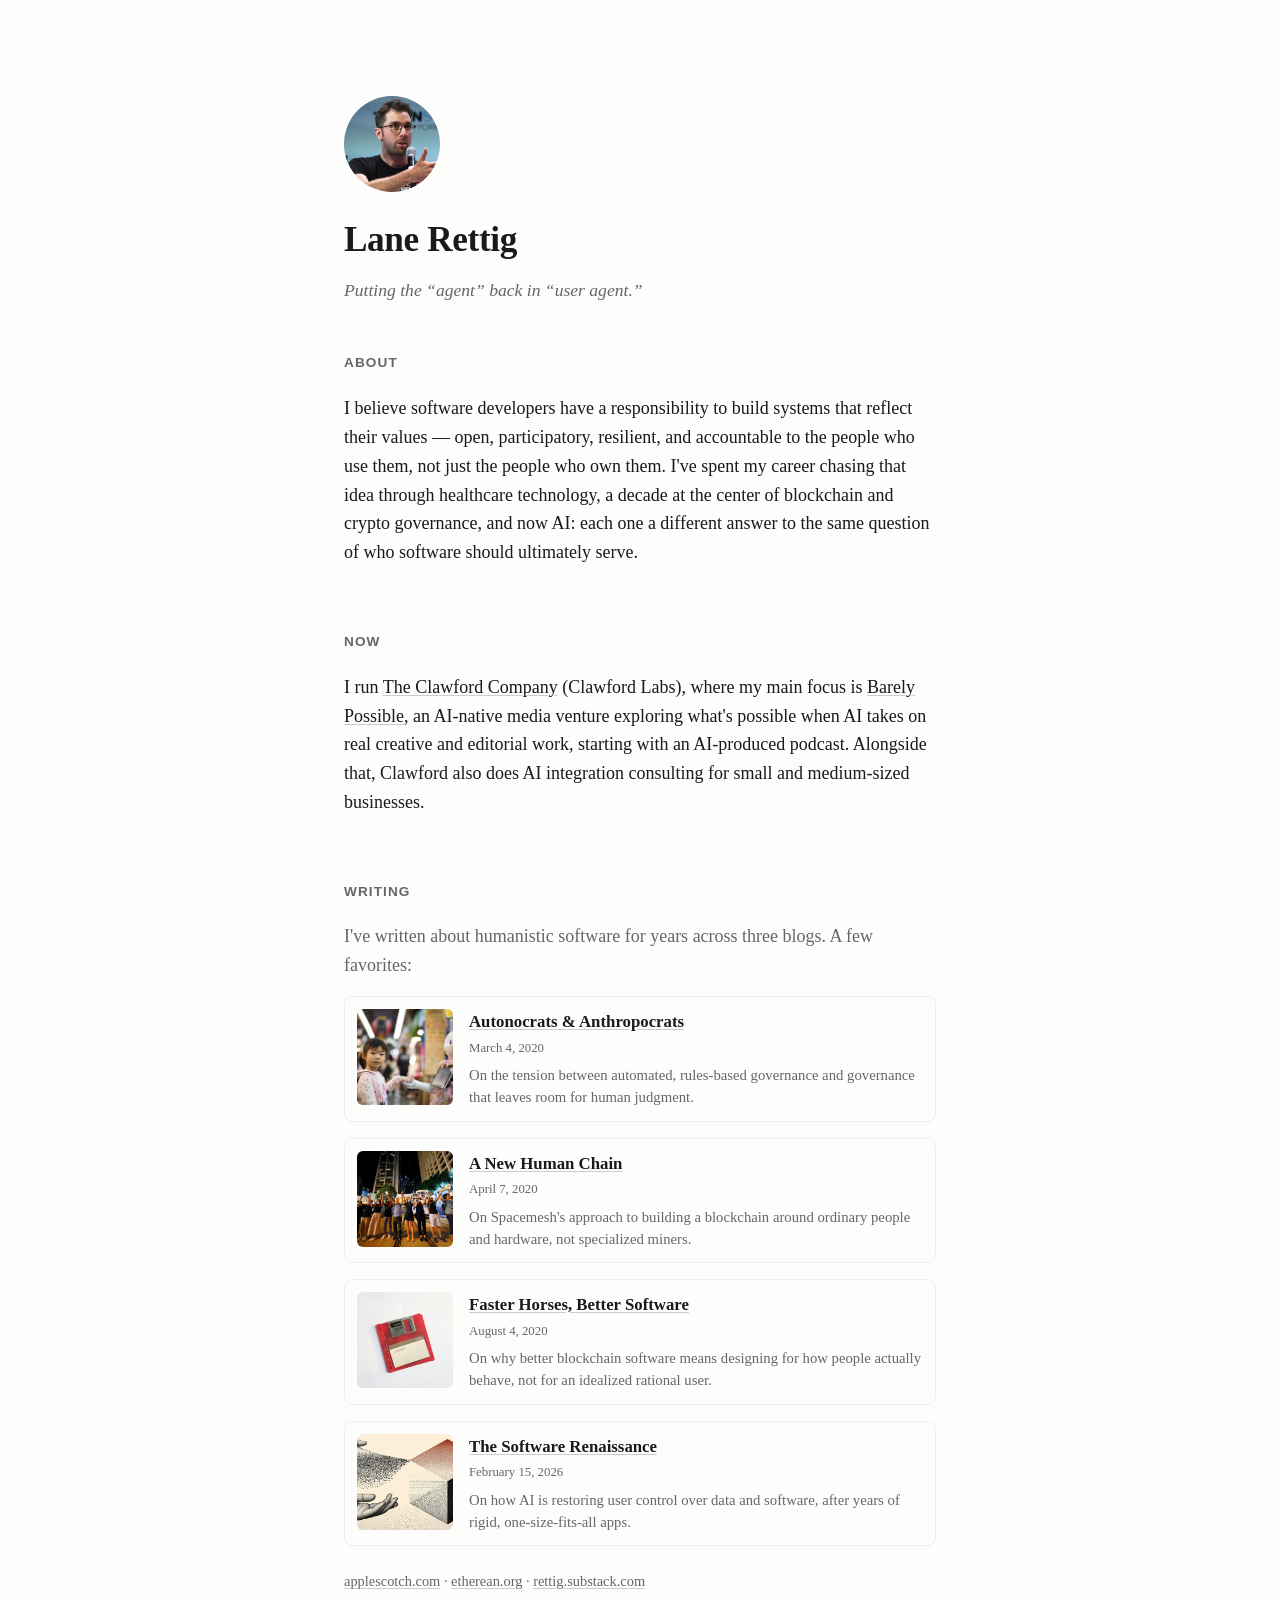
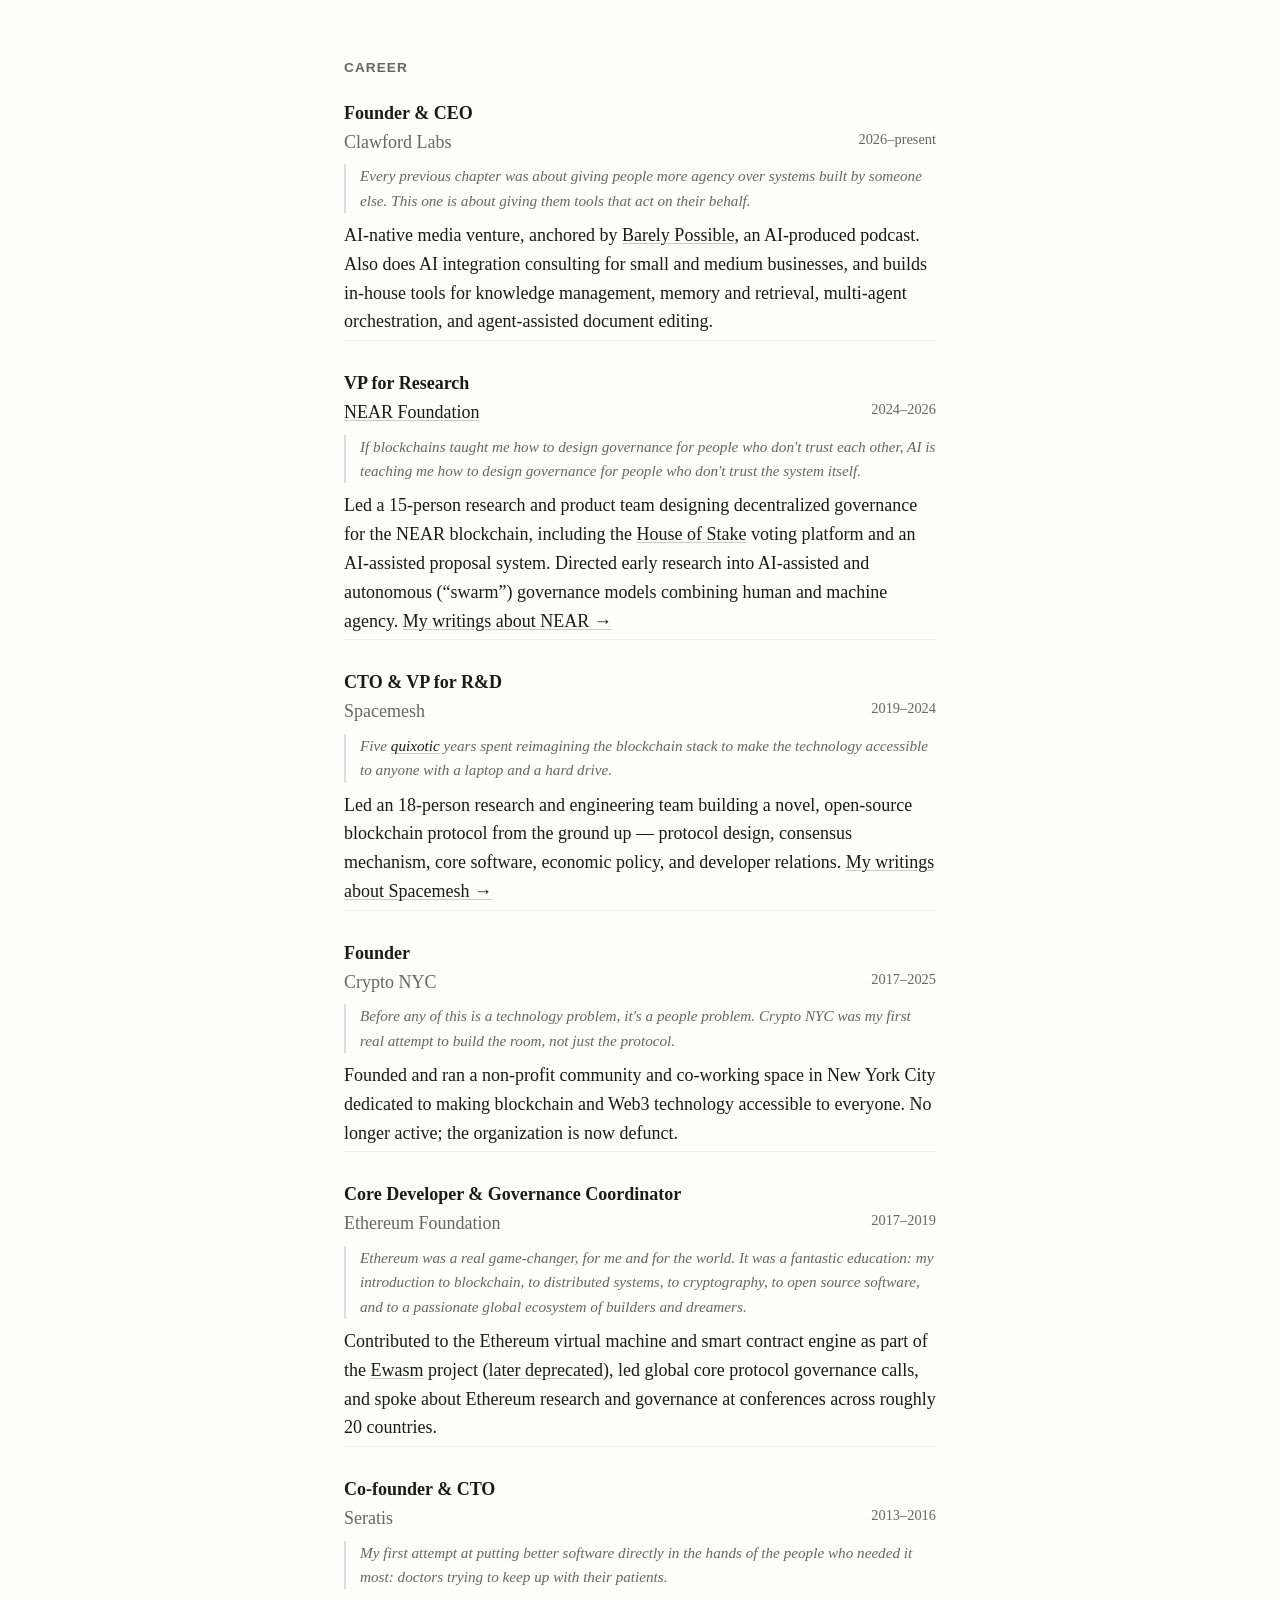
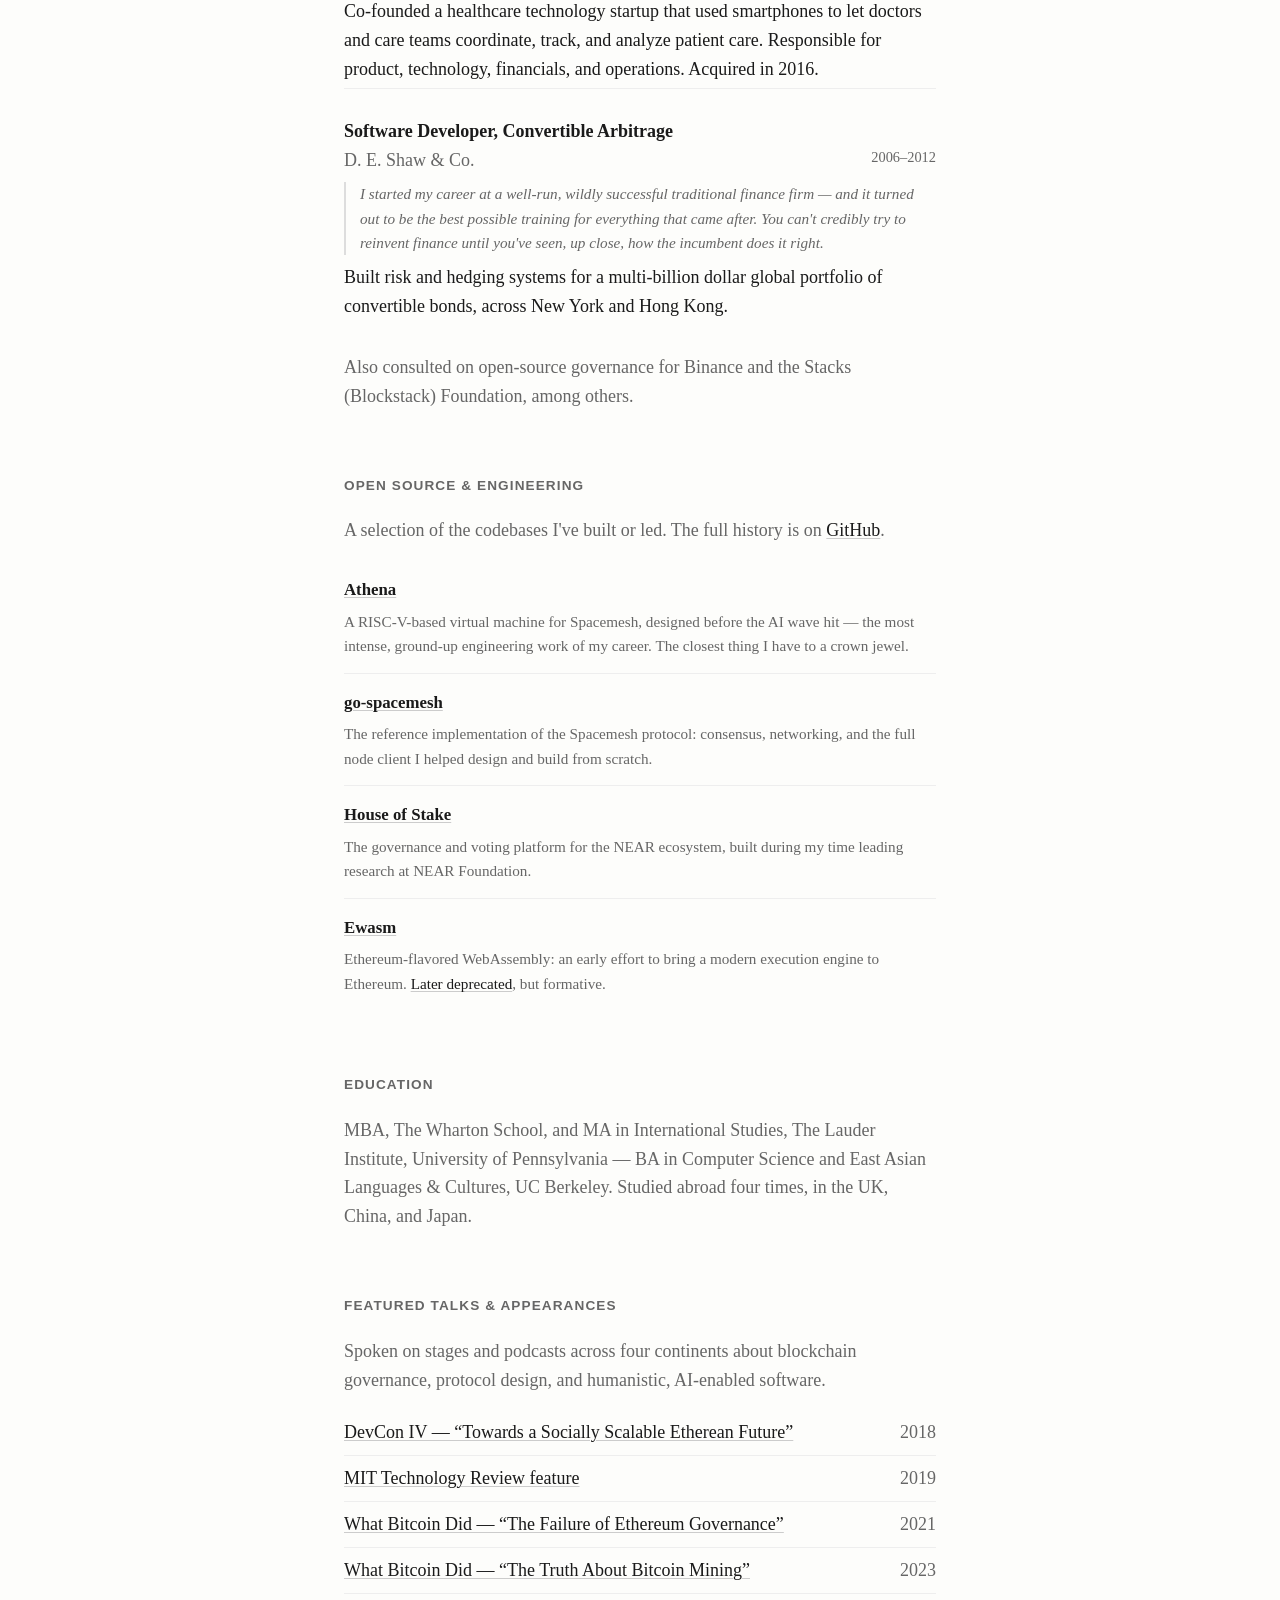
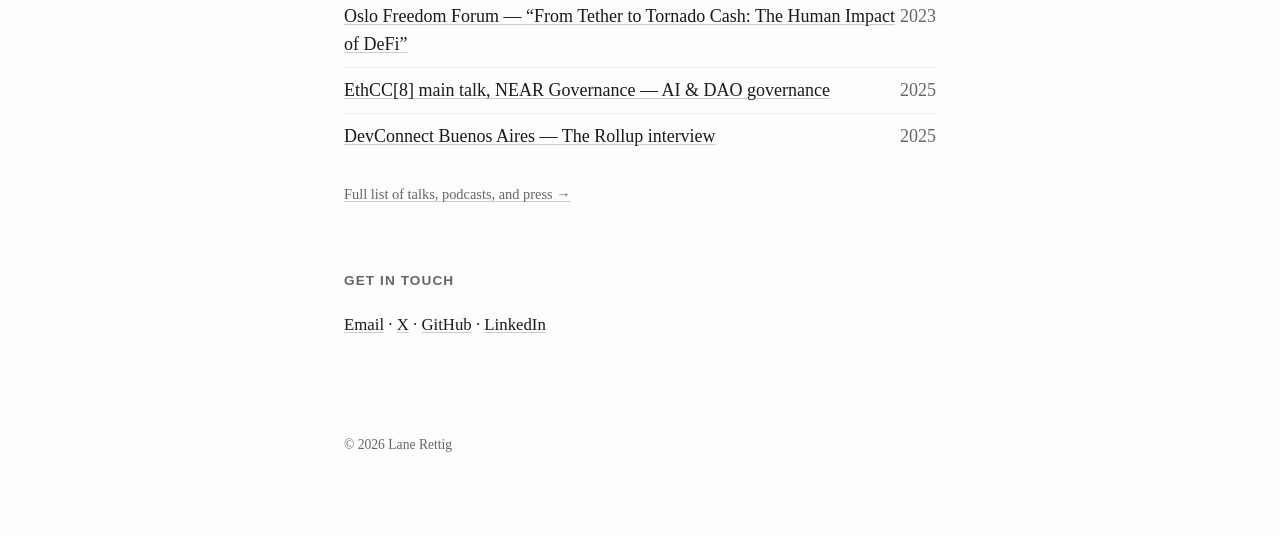
==== index.html @ ab7a0c6a "Add Open Source & Engineering section, set up impeccable design context - New "Open Source & Enginee" ====
<!DOCTYPE html>
<html lang="en">
<head>
<meta charset="UTF-8">
<meta name="viewport" content="width=device-width, initial-scale=1.0">
<title>Lane Rettig</title>
<meta name="description" content="Lane Rettig — putting the agent back in user agent.">
<link rel="stylesheet" href="style.css">
</head>
<body>

<header class="hero">
  <img class="portrait" src="photo.jpg" alt="Lane Rettig">
  <h1>Lane Rettig</h1>
  <p class="tagline">Putting the &ldquo;agent&rdquo; back in &ldquo;user agent.&rdquo;</p>
</header>

<main>

  <section id="about">
    <h2>About</h2>
    <p>
      I believe software developers have a responsibility to build systems that reflect
      their values — open, participatory, resilient, and accountable to the people who use
      them, not just the people who own them. I've spent my career chasing that idea through
      healthcare technology, a decade at the center of blockchain and crypto governance, and
      now AI: each one a different answer to the same question of who software should
      ultimately serve.
    </p>
  </section>

  <section id="now">
    <h2>Now</h2>
    <p>
      I run <a href="https://clawford.org" target="_blank" rel="noopener">The Clawford Company</a> (Clawford Labs),
      where my main focus is <a href="https://barelypossible.to" target="_blank" rel="noopener">Barely Possible</a>,
      an AI-native media venture exploring what's possible when AI takes on real creative and editorial work, starting
      with an AI-produced podcast. Alongside that, Clawford also does AI integration consulting for small and
      medium-sized businesses.
    </p>
  </section>

  <section id="writing">
    <h2>Writing</h2>
    <p class="section-intro">
      I've written about humanistic software for years across three blogs. A few favorites:
    </p>
    <div class="article-cards">
      <a class="article-card" href="https://etherean.org/blockchain/community/governance/2020/03/04/autonocrats-anthropocrats.html" target="_blank" rel="noopener">
        <img class="article-image" src="assets/article-autonocrats.jpg" alt="">
        <span class="article-body">
          <span class="article-title">Autonocrats &amp; Anthropocrats</span>
          <span class="article-date">March 4, 2020</span>
          <span class="article-preview">On the tension between automated, rules-based governance and governance that leaves room for human judgment.</span>
        </span>
      </a>
      <a class="article-card" href="https://web.archive.org/web/20250210010204/https://spacemesh.io/blog/a-new-human-chain/" target="_blank" rel="noopener">
        <img class="article-image" src="assets/article-human-chain.png" alt="">
        <span class="article-body">
          <span class="article-title">A New Human Chain</span>
          <span class="article-date">April 7, 2020</span>
          <span class="article-preview">On Spacemesh's approach to building a blockchain around ordinary people and hardware, not specialized miners.</span>
        </span>
      </a>
      <a class="article-card" href="https://etherean.org/blockchain/web3/software/2020/08/04/faster-horses-better-software.html" target="_blank" rel="noopener">
        <img class="article-image" src="assets/article-faster-horses.jpg" alt="">
        <span class="article-body">
          <span class="article-title">Faster Horses, Better Software</span>
          <span class="article-date">August 4, 2020</span>
          <span class="article-preview">On why better blockchain software means designing for how people actually behave, not for an idealized rational user.</span>
        </span>
      </a>
      <a class="article-card" href="https://rettig.substack.com/p/the-software-renaissance" target="_blank" rel="noopener">
        <img class="article-image" src="assets/article-software-renaissance.jpg" alt="">
        <span class="article-body">
          <span class="article-title">The Software Renaissance</span>
          <span class="article-date">February 15, 2026</span>
          <span class="article-preview">On how AI is restoring user control over data and software, after years of rigid, one-size-fits-all apps.</span>
        </span>
      </a>
    </div>
    <p class="blog-links">
      <a href="https://applescotch.com" target="_blank" rel="noopener">applescotch.com</a> ·
      <a href="https://etherean.org" target="_blank" rel="noopener">etherean.org</a> ·
      <a href="https://rettig.substack.com" target="_blank" rel="noopener">rettig.substack.com</a>
    </p>
  </section>

  <section id="career">
    <h2>Career</h2>
    <ol class="timeline">
      <li class="timeline-item">
        <span class="role">Founder &amp; CEO</span>
        <span class="org">Clawford Labs</span>
        <span class="dates">2026&ndash;present</span>
        <p class="quote">Every previous chapter was about giving people more agency over systems built by someone else. This one is about giving them tools that act on their behalf.</p>
        <p class="desc">AI-native media venture, anchored by <a href="https://barelypossible.to" target="_blank" rel="noopener">Barely Possible</a>, an AI-produced podcast. Also does AI integration consulting for small and medium businesses, and builds in-house tools for knowledge management, memory and retrieval, multi-agent orchestration, and agent-assisted document editing.</p>
      </li>
      <li class="timeline-item">
        <span class="role">VP for Research</span>
        <span class="org"><a href="https://near.foundation" target="_blank" rel="noopener">NEAR Foundation</a></span>
        <span class="dates">2024&ndash;2026</span>
        <p class="quote">If blockchains taught me how to design governance for people who don't trust each other, AI is teaching me how to design governance for people who don't trust the system itself.</p>
        <p class="desc">Led a 15-person research and product team designing decentralized governance for the NEAR blockchain, including the <a href="https://www.houseofstake.org" target="_blank" rel="noopener">House of Stake</a> voting platform and an AI-assisted proposal system. Directed early research into AI-assisted and autonomous (&ldquo;swarm&rdquo;) governance models combining human and machine agency. <a href="https://rettig.substack.com/t/near" target="_blank" rel="noopener">My writings about NEAR &rarr;</a></p>
      </li>
      <li class="timeline-item">
        <span class="role">CTO &amp; VP for R&amp;D</span>
        <span class="org">Spacemesh</span>
        <span class="dates">2019&ndash;2024</span>
        <p class="quote">Five <a href="https://rettig.substack.com/t/spacemesh" target="_blank" rel="noopener">quixotic</a> years spent reimagining the blockchain stack to make the technology accessible to anyone with a laptop and a hard drive.</p>
        <p class="desc">Led an 18-person research and engineering team building a novel, open-source blockchain protocol from the ground up &mdash; protocol design, consensus mechanism, core software, economic policy, and developer relations. <a href="https://rettig.substack.com/t/spacemesh" target="_blank" rel="noopener">My writings about Spacemesh &rarr;</a></p>
      </li>
      <li class="timeline-item">
        <span class="role">Founder</span>
        <span class="org">Crypto NYC</span>
        <span class="dates">2017&ndash;2025</span>
        <p class="quote">Before any of this is a technology problem, it's a people problem. Crypto NYC was my first real attempt to build the room, not just the protocol.</p>
        <p class="desc">Founded and ran a non-profit community and co-working space in New York City dedicated to making blockchain and Web3 technology accessible to everyone. No longer active; the organization is now defunct.</p>
      </li>
      <li class="timeline-item">
        <span class="role">Core Developer &amp; Governance Coordinator</span>
        <span class="org">Ethereum Foundation</span>
        <span class="dates">2017&ndash;2019</span>
        <p class="quote">Ethereum was a real game-changer, for me and for the world. It was a fantastic education: my introduction to blockchain, to distributed systems, to cryptography, to open source software, and to a passionate global ecosystem of builders and dreamers.</p>
        <p class="desc">Contributed to the Ethereum virtual machine and smart contract engine as part of the <a href="https://github.com/ewasm" target="_blank" rel="noopener">Ewasm</a> project (<a href="https://notes.ethereum.org/@ipsilon/about#Ewasm-deprecated" target="_blank" rel="noopener">later deprecated</a>), led global core protocol governance calls, and spoke about Ethereum research and governance at conferences across roughly 20 countries.</p>
      </li>
      <li class="timeline-item">
        <span class="role">Co-founder &amp; CTO</span>
        <span class="org">Seratis</span>
        <span class="dates">2013&ndash;2016</span>
        <p class="quote">My first attempt at putting better software directly in the hands of the people who needed it most: doctors trying to keep up with their patients.</p>
        <p class="desc">Co-founded a healthcare technology startup that used smartphones to let doctors and care teams coordinate, track, and analyze patient care. Responsible for product, technology, financials, and operations. Acquired in 2016.</p>
      </li>
      <li class="timeline-item">
        <span class="role">Software Developer, Convertible Arbitrage</span>
        <span class="org">D. E. Shaw &amp; Co.</span>
        <span class="dates">2006&ndash;2012</span>
        <p class="quote">I started my career at a well-run, wildly successful traditional finance firm &mdash; and it turned out to be the best possible training for everything that came after. You can't credibly try to reinvent finance until you've seen, up close, how the incumbent does it right.</p>
        <p class="desc">Built risk and hedging systems for a multi-billion dollar global portfolio of convertible bonds, across New York and Hong Kong.</p>
      </li>
    </ol>
    <p class="section-intro">Also consulted on open-source governance for Binance and the Stacks (Blockstack) Foundation, among others.</p>
  </section>

  <section id="projects">
    <h2>Open Source &amp; Engineering</h2>
    <p class="section-intro">
      A selection of the codebases I've built or led. The full history is on <a href="https://github.com/lrettig" target="_blank" rel="noopener">GitHub</a>.
    </p>
    <ul class="project-list">
      <li class="project-item">
        <a class="project-name" href="https://github.com/athenavm/athena" target="_blank" rel="noopener">Athena</a>
        <p class="project-desc">A RISC-V-based virtual machine for Spacemesh, designed before the AI wave hit &mdash; the most intense, ground-up engineering work of my career. The closest thing I have to a crown jewel.</p>
      </li>
      <li class="project-item">
        <a class="project-name" href="https://github.com/spacemeshos/go-spacemesh" target="_blank" rel="noopener">go-spacemesh</a>
        <p class="project-desc">The reference implementation of the Spacemesh protocol: consensus, networking, and the full node client I helped design and build from scratch.</p>
      </li>
      <li class="project-item">
        <a class="project-name" href="https://github.com/houseofstake" target="_blank" rel="noopener">House of Stake</a>
        <p class="project-desc">The governance and voting platform for the NEAR ecosystem, built during my time leading research at NEAR Foundation.</p>
      </li>
      <li class="project-item">
        <a class="project-name" href="https://github.com/ewasm" target="_blank" rel="noopener">Ewasm</a>
        <p class="project-desc">Ethereum-flavored WebAssembly: an early effort to bring a modern execution engine to Ethereum. <a href="https://notes.ethereum.org/@ipsilon/about#Ewasm-deprecated" target="_blank" rel="noopener">Later deprecated</a>, but formative.</p>
      </li>
    </ul>
  </section>

  <section id="education">
    <h2>Education</h2>
    <p class="section-intro">
      MBA, The Wharton School, and MA in International Studies, The Lauder Institute, University of Pennsylvania &mdash;
      BA in Computer Science and East Asian Languages &amp; Cultures, UC Berkeley. Studied abroad four times, in the UK, China, and Japan.
    </p>
  </section>

  <section id="appearances">
    <h2>Featured Talks &amp; Appearances</h2>
    <p class="section-intro">
      Spoken on stages and podcasts across four continents about blockchain governance, protocol design, and humanistic, AI-enabled software.
    </p>
    <ul class="appearance-list">
      <li><a class="event" href="https://slideslive.com/38911782/towards-a-socially-scalable-etherean-future" target="_blank" rel="noopener">DevCon IV &mdash; &ldquo;Towards a Socially Scalable Etherean Future&rdquo;</a> <span class="year">2018</span></li>
      <li><a class="event" href="https://www.technologyreview.com/s/612507/ethereum-thinks-it-can-change-the-world-its-running-out-of-time-to-prove-it/" target="_blank" rel="noopener">MIT Technology Review feature</a> <span class="year">2019</span></li>
      <li><a class="event" href="https://www.youtube.com/watch?v=ajy7pQm6E-A" target="_blank" rel="noopener">What Bitcoin Did &mdash; &ldquo;The Failure of Ethereum Governance&rdquo;</a> <span class="year">2021</span></li>
      <li><a class="event" href="https://www.youtube.com/watch?v=UyvX0XonQ8w" target="_blank" rel="noopener">What Bitcoin Did &mdash; &ldquo;The Truth About Bitcoin Mining&rdquo;</a> <span class="year">2023</span></li>
      <li><a class="event" href="https://www.youtube.com/live/YweUPFCipL8?feature=share&t=10207" target="_blank" rel="noopener">Oslo Freedom Forum &mdash; &ldquo;From Tether to Tornado Cash: The Human Impact of DeFi&rdquo;</a> <span class="year">2023</span></li>
      <li><a class="event" href="https://www.youtube.com/watch?v=uYbUfoMHteY" target="_blank" rel="noopener">EthCC[8] main talk, NEAR Governance &mdash; AI &amp; DAO governance</a> <span class="year">2025</span></li>
      <li><a class="event" href="https://x.com/i/broadcasts/1yNxabmQlRgKj" target="_blank" rel="noopener">DevConnect Buenos Aires &mdash; The Rollup interview</a> <span class="year">2025</span></li>
    </ul>
    <p class="blog-links">
      <a href="talks.html">Full list of talks, podcasts, and press &rarr;</a>
    </p>
  </section>

  <section id="contact">
    <h2>Get in touch</h2>
    <p class="contact-links">
      <a href="mailto:lane@clawford.org">Email</a> ·
      <a href="https://x.com/lrettig" target="_blank" rel="noopener">X</a> ·
      <a href="https://github.com/lrettig" target="_blank" rel="noopener">GitHub</a> ·
      <a href="https://linkedin.com/in/lrettig" target="_blank" rel="noopener">LinkedIn</a>
    </p>
  </section>

</main>

<footer>
  <p>&copy; 2026 Lane Rettig</p>
</footer>

</body>
</html>
---- style.css ----
:root {
  --text: #1a1a1a;
  --muted: #666;
  --bg: #fdfdfb;
  --accent: #1a1a1a;
  --max-width: 640px;
  --serif: "Iowan Old Style", "Palatino Linotype", Palatino, Georgia, serif;
}

* {
  box-sizing: border-box;
}

html {
  -webkit-font-smoothing: antialiased;
}

body {
  margin: 0;
  background: var(--bg);
  color: var(--text);
  font-family: var(--serif);
  font-size: 18px;
  line-height: 1.6;
}

main, header.hero, footer {
  max-width: var(--max-width);
  margin: 0 auto;
  padding: 0 24px;
}

header.hero {
  padding-top: 96px;
  padding-bottom: 48px;
}

header.hero h1 {
  font-size: 2.2rem;
  font-weight: 600;
  margin: 0 0 8px;
  letter-spacing: -0.01em;
}

.portrait {
  width: 96px;
  height: 96px;
  border-radius: 50%;
  object-fit: cover;
  margin-bottom: 20px;
  display: block;
}

header.hero-sub {
  padding-top: 64px;
  padding-bottom: 24px;
}

.back-link {
  margin: 0 0 24px;
  font-size: 0.9rem;
}

.back-link a {
  color: var(--muted);
}

.tagline {
  margin: 0;
  color: var(--muted);
  font-size: 1.1rem;
  font-style: italic;
}

section {
  margin-bottom: 64px;
}

h2 {
  font-size: 0.85rem;
  text-transform: uppercase;
  letter-spacing: 0.08em;
  color: var(--muted);
  font-weight: 600;
  margin: 0 0 20px;
  font-family: -apple-system, BlinkMacSystemFont, "Segoe UI", sans-serif;
}

p {
  margin: 0 0 16px;
}

a {
  color: var(--accent);
  text-decoration: underline;
  text-decoration-color: #ccc;
  text-decoration-thickness: 1px;
  text-underline-offset: 2px;
}

a:hover {
  text-decoration-color: var(--accent);
}

.section-intro {
  color: var(--muted);
}

ul, ol {
  margin: 0;
  padding: 0;
  list-style: none;
}

.article-cards {
  display: flex;
  flex-direction: column;
  gap: 16px;
}

.article-card {
  display: flex;
  align-items: stretch;
  gap: 16px;
  padding: 12px;
  border: 1px solid #eee;
  border-radius: 8px;
  text-decoration: none;
  color: var(--text);
  transition: border-color 0.15s;
}

.article-card:hover {
  border-color: #ccc;
}

.article-image {
  width: 96px;
  height: 96px;
  object-fit: cover;
  border-radius: 6px;
  flex-shrink: 0;
}

.article-body {
  display: flex;
  flex-direction: column;
  justify-content: center;
  min-width: 0;
}

.article-title {
  display: block;
  font-weight: 600;
  font-size: 1.05rem;
  margin-bottom: 2px;
  text-decoration: underline;
  text-decoration-color: #ccc;
}

.article-card:hover .article-title {
  text-decoration-color: var(--accent);
}

.article-date {
  display: block;
  color: var(--muted);
  font-size: 0.8rem;
  margin-bottom: 6px;
}

.article-preview {
  display: block;
  color: var(--muted);
  font-size: 0.92rem;
  line-height: 1.5;
}

@media (max-width: 480px) {
  .article-image { width: 64px; height: 64px; }
}

.blog-links {
  margin-top: 24px;
  font-size: 0.9rem;
  color: var(--muted);
}

.blog-links a {
  color: var(--muted);
}

.timeline-item {
  margin-bottom: 28px;
  padding-bottom: 4px;
  border-bottom: 1px solid #eee;
}

.timeline-item:last-child {
  border-bottom: none;
}

.role {
  font-weight: 600;
  display: block;
}

.org {
  color: var(--muted);
}

.dates {
  color: var(--muted);
  font-size: 0.9rem;
  float: right;
}

.desc {
  margin: 8px 0 0;
  color: var(--text);
}

.quote {
  margin: 8px 0 0;
  padding-left: 14px;
  border-left: 2px solid #ddd;
  color: var(--muted);
  font-style: italic;
  font-size: 0.95rem;
}

.project-list {
  display: flex;
  flex-direction: column;
  gap: 0;
}

.project-item {
  padding: 14px 0;
  border-bottom: 1px solid #eee;
}

.project-item:last-child {
  border-bottom: none;
}

.project-name {
  font-weight: 600;
  font-size: 1.05rem;
}

.project-desc {
  margin: 6px 0 0;
  color: var(--muted);
  font-size: 0.95rem;
}

.appearance-list li {
  display: flex;
  justify-content: space-between;
  padding: 8px 0;
  border-bottom: 1px solid #eee;
}

.appearance-list li:last-child {
  border-bottom: none;
}

.event {
  font-weight: 500;
}

.year {
  color: var(--muted);
}

.contact-links {
  font-size: 1.05rem;
}

footer {
  padding: 32px 24px 64px;
  color: var(--muted);
  font-size: 0.85rem;
}

@media (max-width: 480px) {
  body { font-size: 16px; }
  header.hero { padding-top: 64px; }
  .dates { float: none; display: block; margin-top: 4px; }
  .appearance-list li { flex-direction: column; }
}
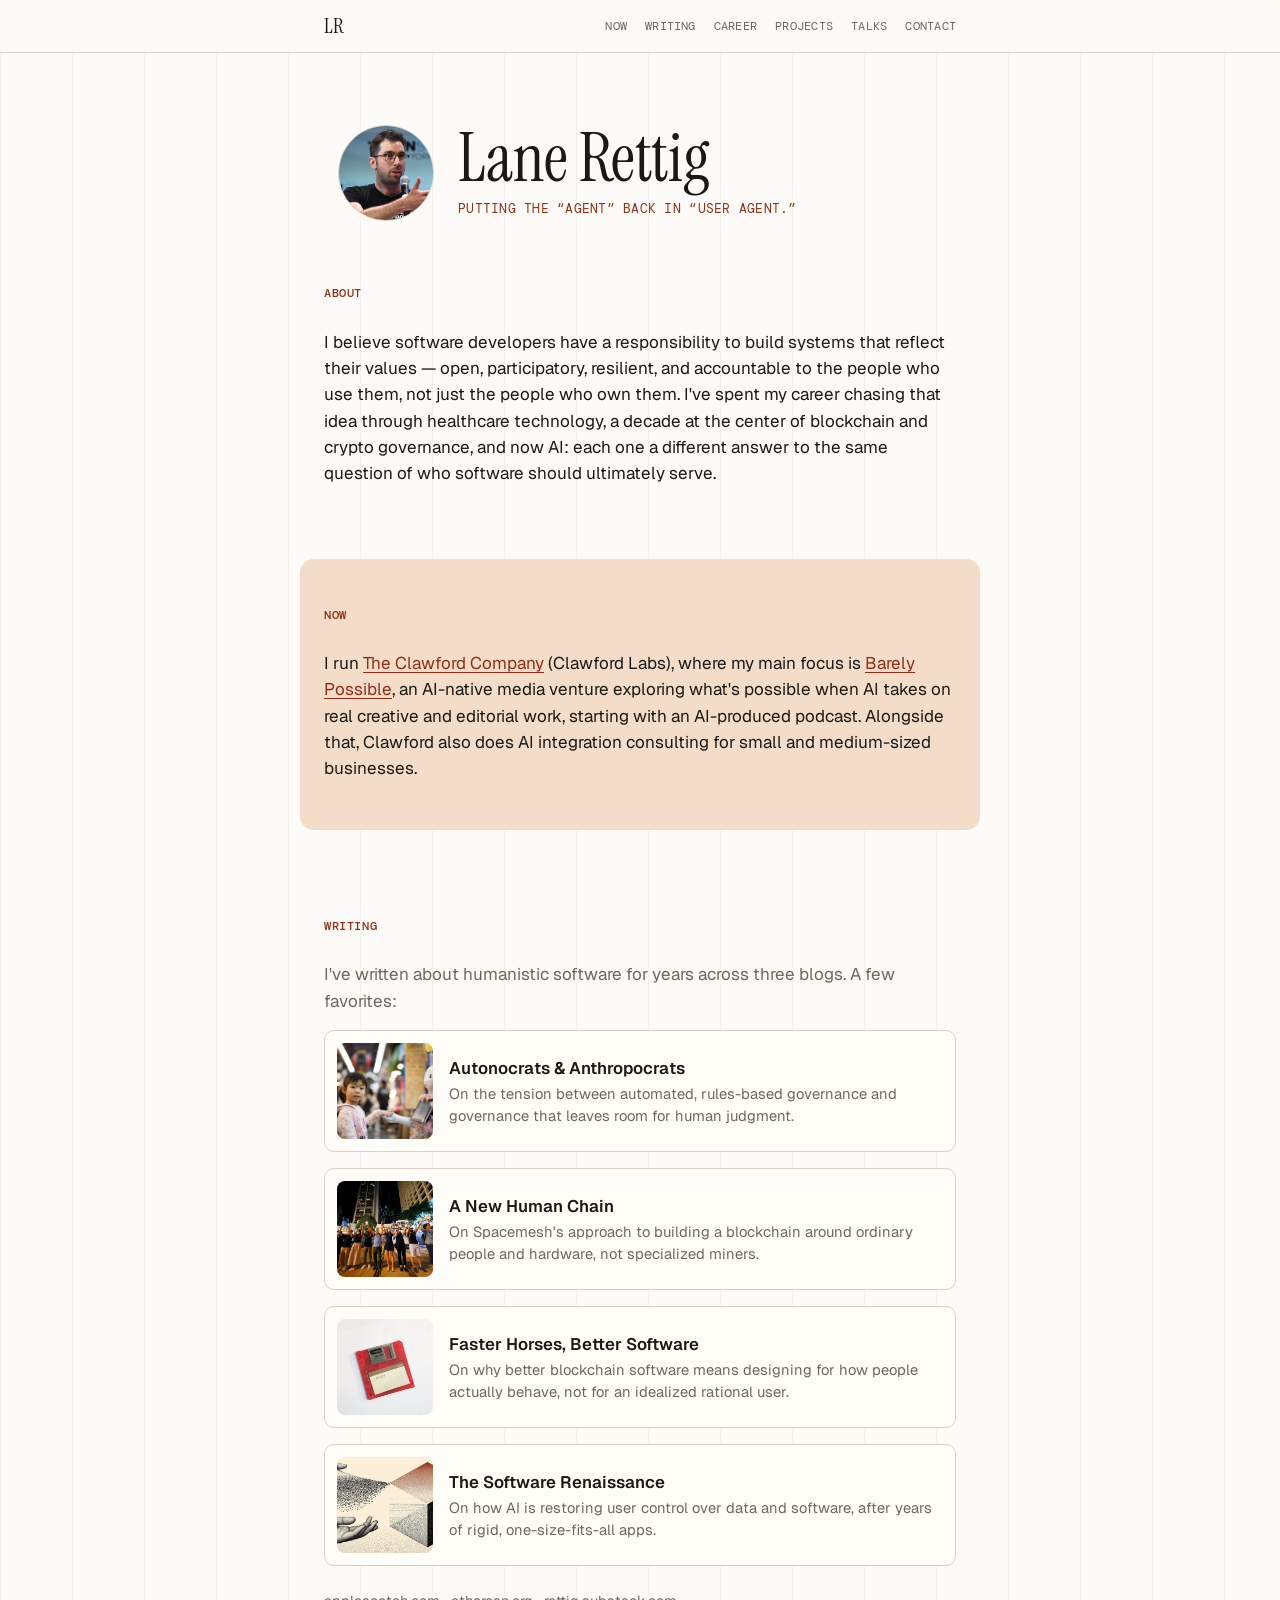
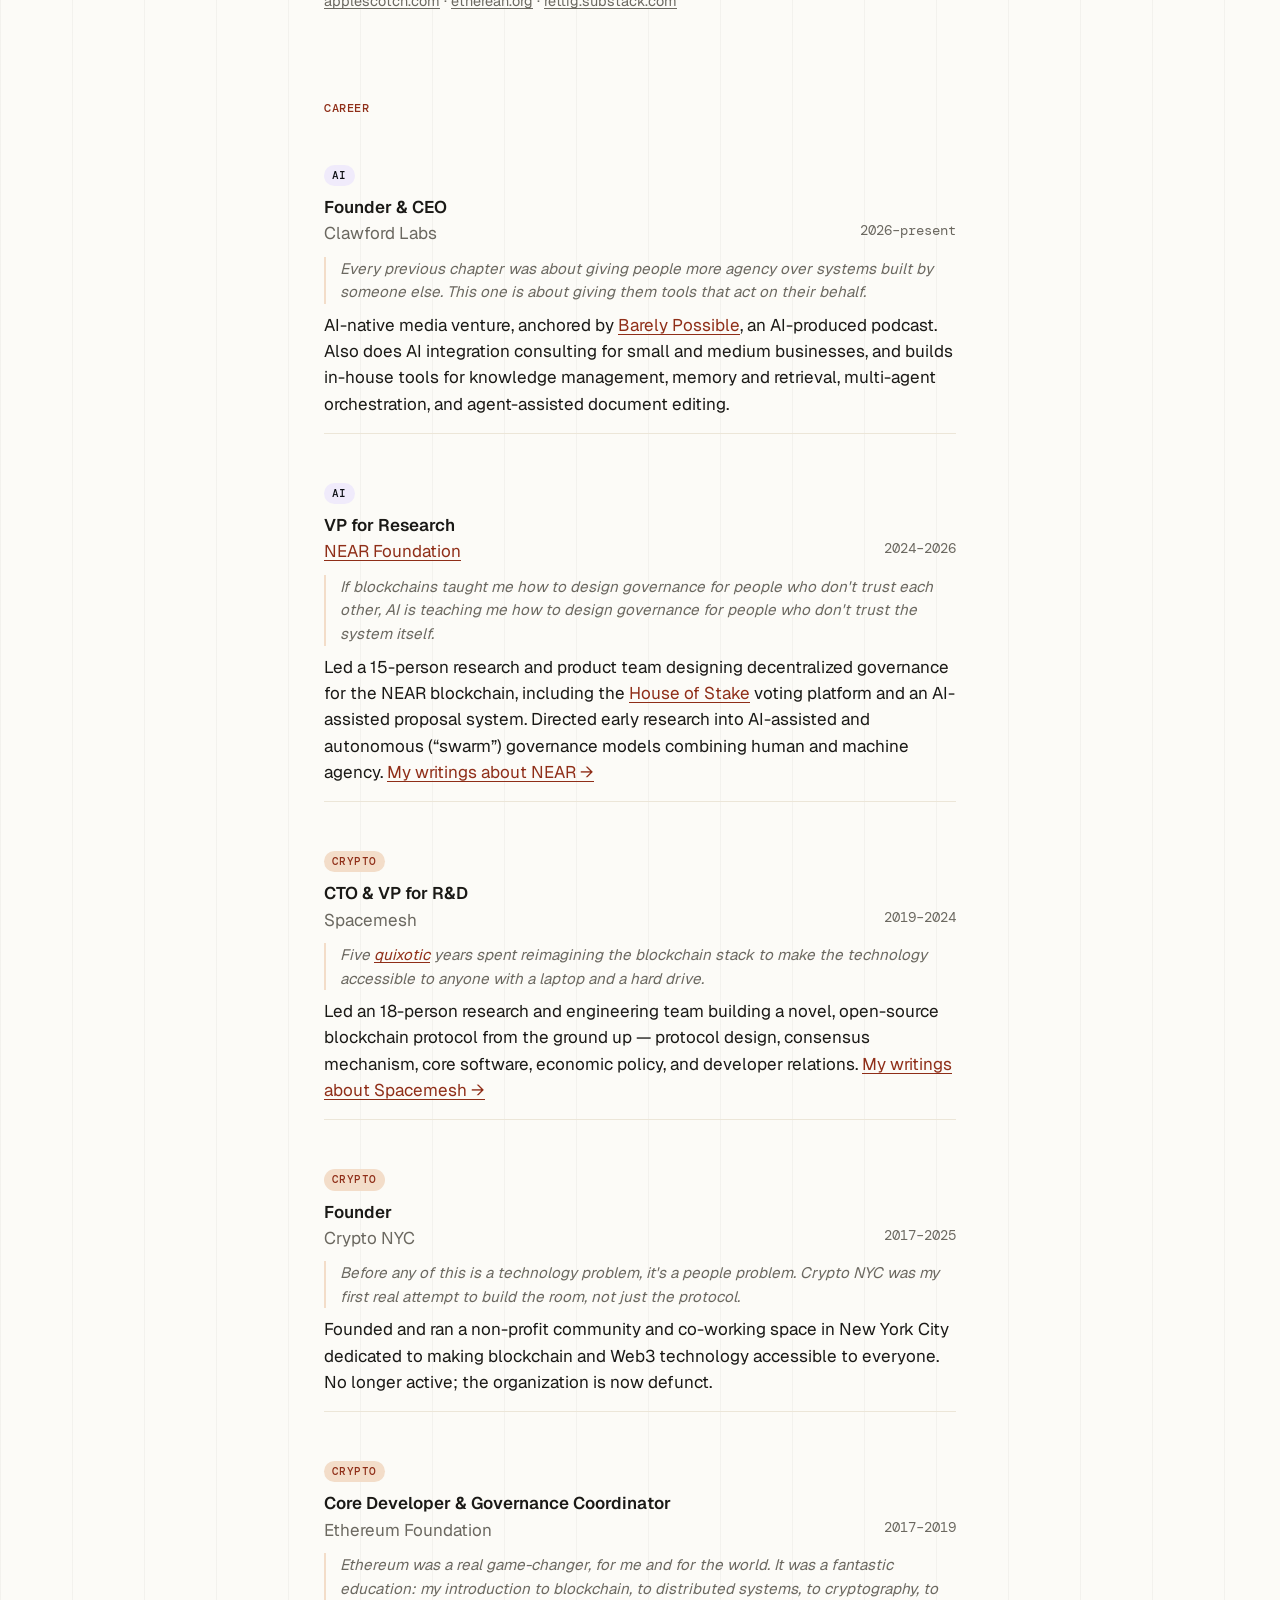
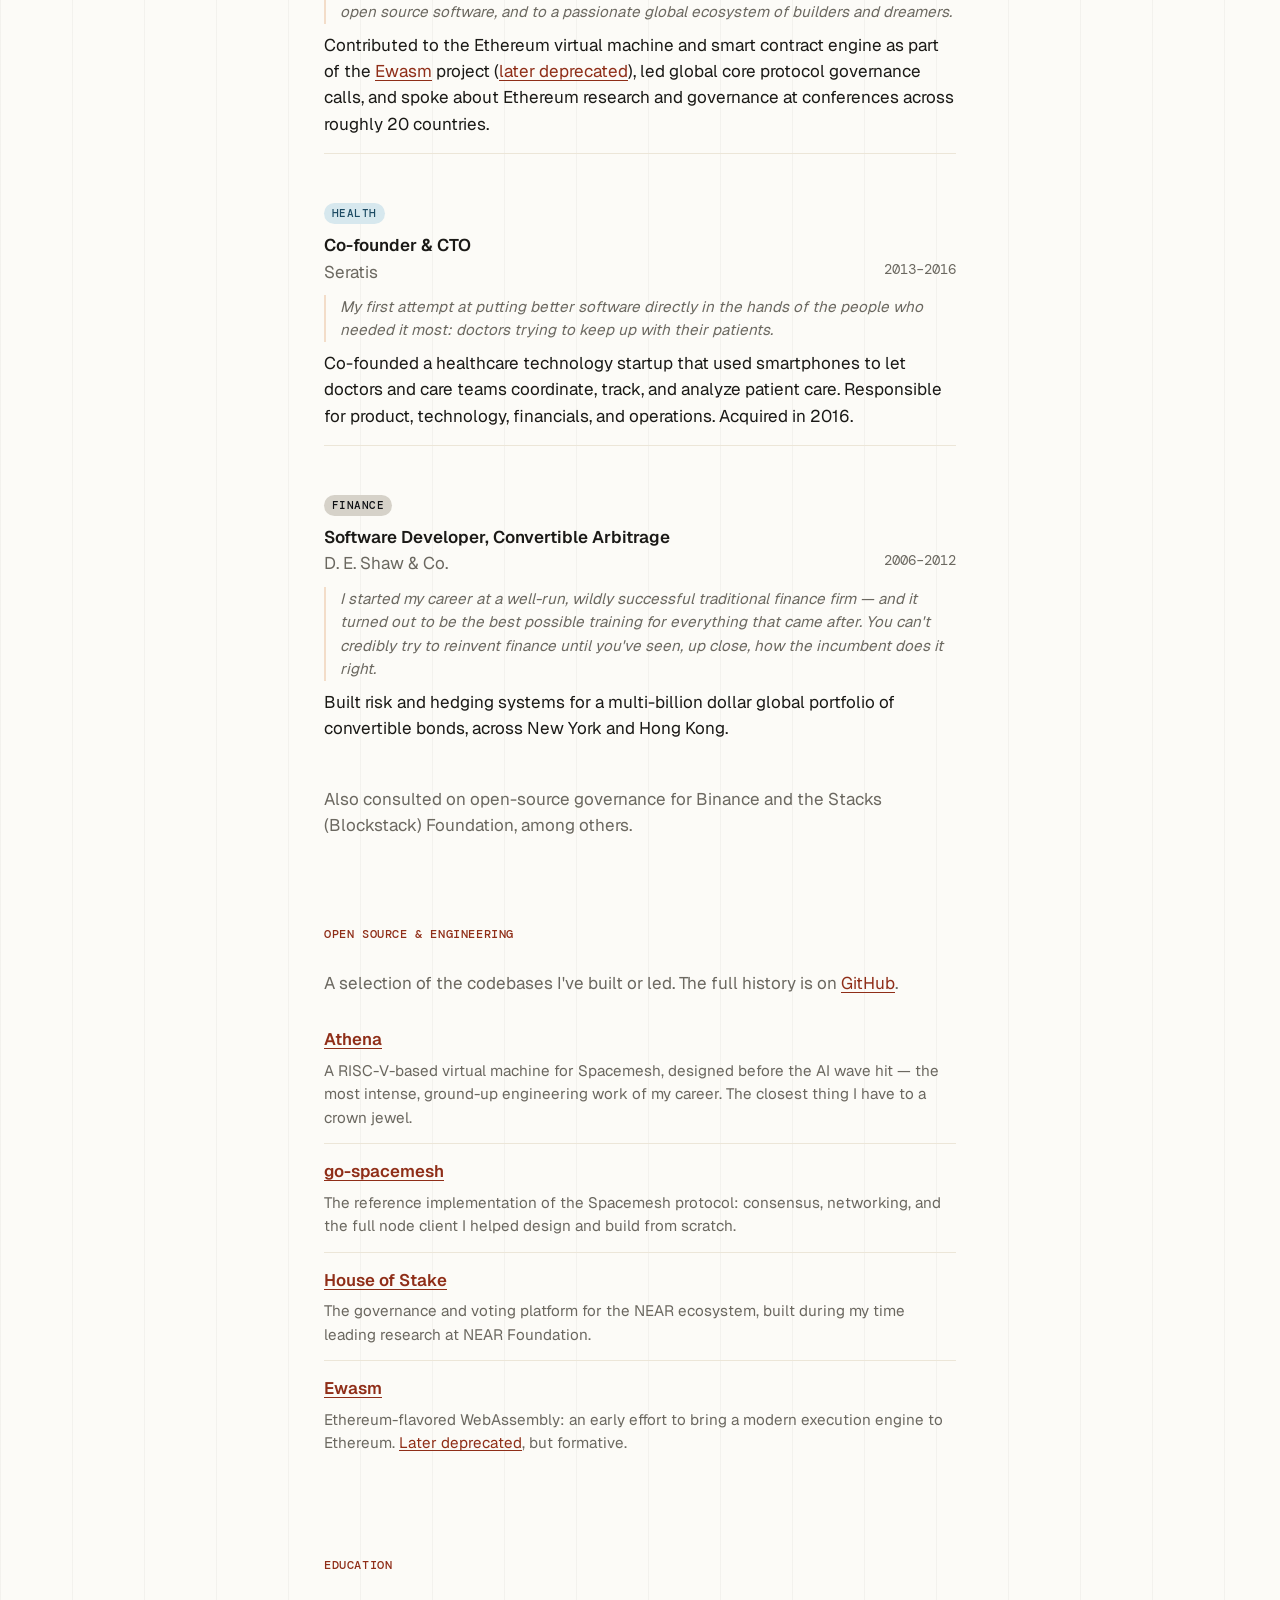
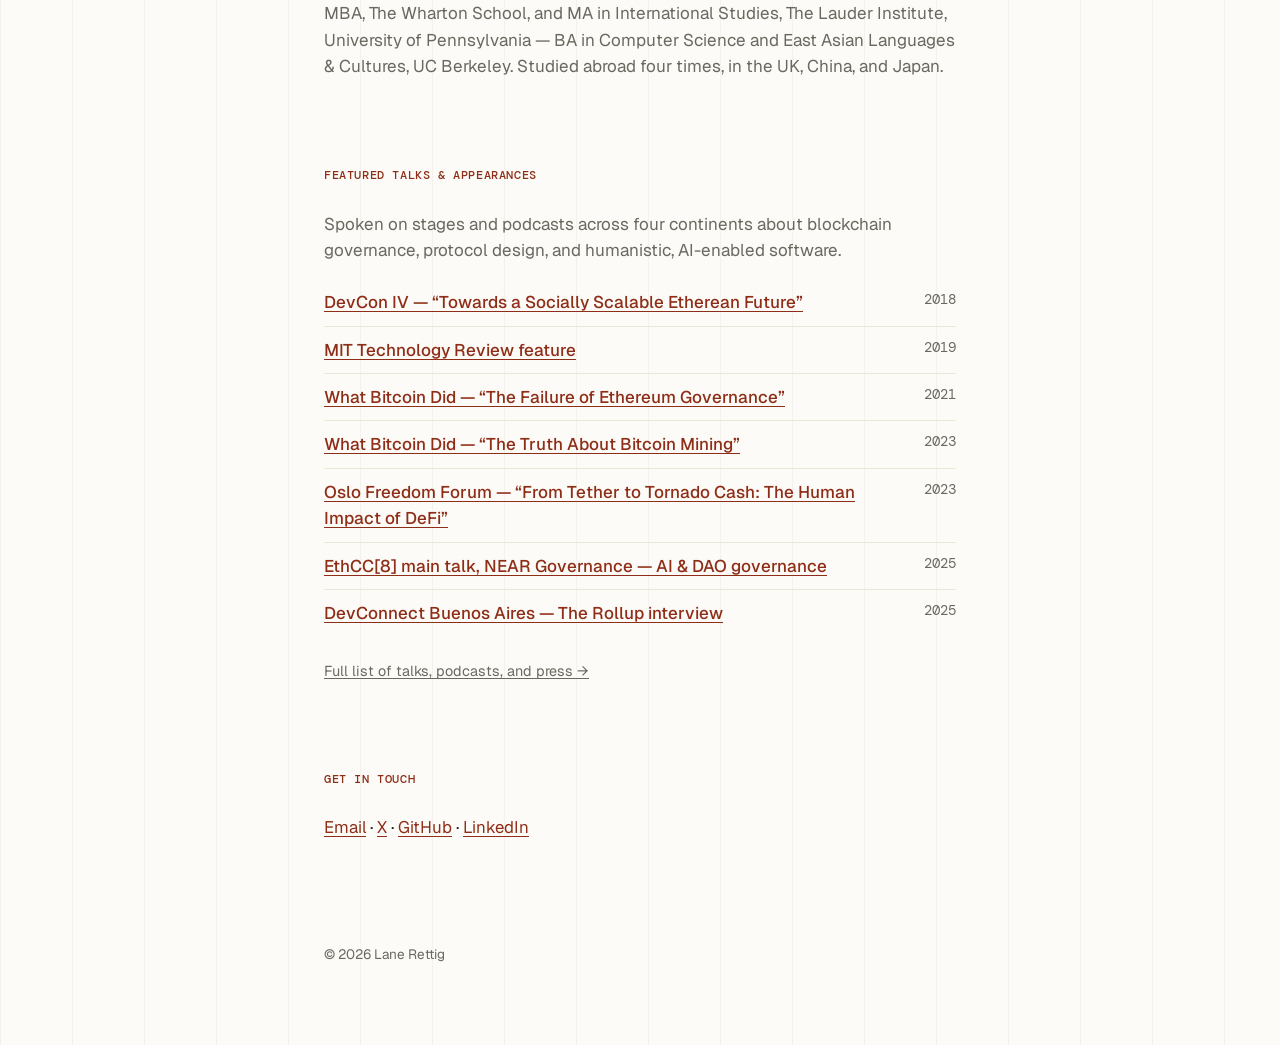
==== commit fb9fdd47: "Adopt Clawford Labs brand system: masthead, color, era tags, nav Drop the masthead bar entirely (the" ====
--- a/index.html
+++ b/index.html
@@ -5,20 +5,39 @@
 <meta name="viewport" content="width=device-width, initial-scale=1.0">
 <title>Lane Rettig</title>
 <meta name="description" content="Lane Rettig — putting the agent back in user agent.">
+<link rel="stylesheet" href="tokens.css">
 <link rel="stylesheet" href="style.css">
 </head>
 <body>
 
-<header class="hero">
-  <img class="portrait" src="photo.jpg" alt="Lane Rettig">
-  <h1>Lane Rettig</h1>
-  <p class="tagline">Putting the &ldquo;agent&rdquo; back in &ldquo;user agent.&rdquo;</p>
+<nav class="sitenav">
+  <div class="sitenav-inner">
+    <a class="sitenav-mark" href="#top">LR</a>
+    <div class="sitenav-links">
+      <a href="#now">Now</a>
+      <a href="#writing">Writing</a>
+      <a href="#career">Career</a>
+      <a href="#projects">Projects</a>
+      <a href="#appearances">Talks</a>
+      <a href="#contact">Contact</a>
+    </div>
+  </div>
+</nav>
+
+<header class="hero" id="top">
+  <div class="hero-body">
+    <img class="portrait" src="photo.jpg" alt="Lane Rettig">
+    <div>
+      <h1>Lane Rettig</h1>
+      <p class="tagline">Putting the &ldquo;agent&rdquo; back in &ldquo;user agent.&rdquo;</p>
+    </div>
+  </div>
 </header>
 
 <main>
 
   <section id="about">
-    <h2>About</h2>
+    <h2><span class="kicker">About</span></h2>
     <p>
       I believe software developers have a responsibility to build systems that reflect
       their values — open, participatory, resilient, and accountable to the people who use
@@ -29,8 +48,8 @@
     </p>
   </section>
 
-  <section id="now">
-    <h2>Now</h2>
+  <section id="now" class="tinted">
+    <h2><span class="kicker">Now</span></h2>
     <p>
       I run <a href="https://clawford.org" target="_blank" rel="noopener">The Clawford Company</a> (Clawford Labs),
       where my main focus is <a href="https://barelypossible.to" target="_blank" rel="noopener">Barely Possible</a>,
@@ -41,7 +60,7 @@
   </section>
 
   <section id="writing">
-    <h2>Writing</h2>
+    <h2><span class="kicker">Writing</span></h2>
     <p class="section-intro">
       I've written about humanistic software for years across three blogs. A few favorites:
     </p>
@@ -50,7 +69,6 @@
         <img class="article-image" src="assets/article-autonocrats.jpg" alt="">
         <span class="article-body">
           <span class="article-title">Autonocrats &amp; Anthropocrats</span>
-          <span class="article-date">March 4, 2020</span>
           <span class="article-preview">On the tension between automated, rules-based governance and governance that leaves room for human judgment.</span>
         </span>
       </a>
@@ -58,7 +76,6 @@
         <img class="article-image" src="assets/article-human-chain.png" alt="">
         <span class="article-body">
           <span class="article-title">A New Human Chain</span>
-          <span class="article-date">April 7, 2020</span>
           <span class="article-preview">On Spacemesh's approach to building a blockchain around ordinary people and hardware, not specialized miners.</span>
         </span>
       </a>
@@ -66,7 +83,6 @@
         <img class="article-image" src="assets/article-faster-horses.jpg" alt="">
         <span class="article-body">
           <span class="article-title">Faster Horses, Better Software</span>
-          <span class="article-date">August 4, 2020</span>
           <span class="article-preview">On why better blockchain software means designing for how people actually behave, not for an idealized rational user.</span>
         </span>
       </a>
@@ -74,7 +90,6 @@
         <img class="article-image" src="assets/article-software-renaissance.jpg" alt="">
         <span class="article-body">
           <span class="article-title">The Software Renaissance</span>
-          <span class="article-date">February 15, 2026</span>
           <span class="article-preview">On how AI is restoring user control over data and software, after years of rigid, one-size-fits-all apps.</span>
         </span>
       </a>
@@ -87,9 +102,10 @@
   </section>
 
   <section id="career">
-    <h2>Career</h2>
+    <h2><span class="kicker">Career</span></h2>
     <ol class="timeline">
       <li class="timeline-item">
+        <span class="era-tag era-ai">AI</span>
         <span class="role">Founder &amp; CEO</span>
         <span class="org">Clawford Labs</span>
         <span class="dates">2026&ndash;present</span>
@@ -97,6 +113,7 @@
         <p class="desc">AI-native media venture, anchored by <a href="https://barelypossible.to" target="_blank" rel="noopener">Barely Possible</a>, an AI-produced podcast. Also does AI integration consulting for small and medium businesses, and builds in-house tools for knowledge management, memory and retrieval, multi-agent orchestration, and agent-assisted document editing.</p>
       </li>
       <li class="timeline-item">
+        <span class="era-tag era-ai">AI</span>
         <span class="role">VP for Research</span>
         <span class="org"><a href="https://near.foundation" target="_blank" rel="noopener">NEAR Foundation</a></span>
         <span class="dates">2024&ndash;2026</span>
@@ -104,6 +121,7 @@
         <p class="desc">Led a 15-person research and product team designing decentralized governance for the NEAR blockchain, including the <a href="https://www.houseofstake.org" target="_blank" rel="noopener">House of Stake</a> voting platform and an AI-assisted proposal system. Directed early research into AI-assisted and autonomous (&ldquo;swarm&rdquo;) governance models combining human and machine agency. <a href="https://rettig.substack.com/t/near" target="_blank" rel="noopener">My writings about NEAR &rarr;</a></p>
       </li>
       <li class="timeline-item">
+        <span class="era-tag era-crypto">Crypto</span>
         <span class="role">CTO &amp; VP for R&amp;D</span>
         <span class="org">Spacemesh</span>
         <span class="dates">2019&ndash;2024</span>
@@ -111,6 +129,7 @@
         <p class="desc">Led an 18-person research and engineering team building a novel, open-source blockchain protocol from the ground up &mdash; protocol design, consensus mechanism, core software, economic policy, and developer relations. <a href="https://rettig.substack.com/t/spacemesh" target="_blank" rel="noopener">My writings about Spacemesh &rarr;</a></p>
       </li>
       <li class="timeline-item">
+        <span class="era-tag era-crypto">Crypto</span>
         <span class="role">Founder</span>
         <span class="org">Crypto NYC</span>
         <span class="dates">2017&ndash;2025</span>
@@ -118,6 +137,7 @@
         <p class="desc">Founded and ran a non-profit community and co-working space in New York City dedicated to making blockchain and Web3 technology accessible to everyone. No longer active; the organization is now defunct.</p>
       </li>
       <li class="timeline-item">
+        <span class="era-tag era-crypto">Crypto</span>
         <span class="role">Core Developer &amp; Governance Coordinator</span>
         <span class="org">Ethereum Foundation</span>
         <span class="dates">2017&ndash;2019</span>
@@ -125,6 +145,7 @@
         <p class="desc">Contributed to the Ethereum virtual machine and smart contract engine as part of the <a href="https://github.com/ewasm" target="_blank" rel="noopener">Ewasm</a> project (<a href="https://notes.ethereum.org/@ipsilon/about#Ewasm-deprecated" target="_blank" rel="noopener">later deprecated</a>), led global core protocol governance calls, and spoke about Ethereum research and governance at conferences across roughly 20 countries.</p>
       </li>
       <li class="timeline-item">
+        <span class="era-tag era-health">Health</span>
         <span class="role">Co-founder &amp; CTO</span>
         <span class="org">Seratis</span>
         <span class="dates">2013&ndash;2016</span>
@@ -132,6 +153,7 @@
         <p class="desc">Co-founded a healthcare technology startup that used smartphones to let doctors and care teams coordinate, track, and analyze patient care. Responsible for product, technology, financials, and operations. Acquired in 2016.</p>
       </li>
       <li class="timeline-item">
+        <span class="era-tag era-finance">Finance</span>
         <span class="role">Software Developer, Convertible Arbitrage</span>
         <span class="org">D. E. Shaw &amp; Co.</span>
         <span class="dates">2006&ndash;2012</span>
@@ -143,7 +165,7 @@
   </section>
 
   <section id="projects">
-    <h2>Open Source &amp; Engineering</h2>
+    <h2><span class="kicker">Open Source &amp; Engineering</span></h2>
     <p class="section-intro">
       A selection of the codebases I've built or led. The full history is on <a href="https://github.com/lrettig" target="_blank" rel="noopener">GitHub</a>.
     </p>
@@ -168,7 +190,7 @@
   </section>
 
   <section id="education">
-    <h2>Education</h2>
+    <h2><span class="kicker">Education</span></h2>
     <p class="section-intro">
       MBA, The Wharton School, and MA in International Studies, The Lauder Institute, University of Pennsylvania &mdash;
       BA in Computer Science and East Asian Languages &amp; Cultures, UC Berkeley. Studied abroad four times, in the UK, China, and Japan.
@@ -176,7 +198,7 @@
   </section>
 
   <section id="appearances">
-    <h2>Featured Talks &amp; Appearances</h2>
+    <h2><span class="kicker">Featured Talks &amp; Appearances</span></h2>
     <p class="section-intro">
       Spoken on stages and podcasts across four continents about blockchain governance, protocol design, and humanistic, AI-enabled software.
     </p>
@@ -195,7 +217,7 @@
   </section>
 
   <section id="contact">
-    <h2>Get in touch</h2>
+    <h2><span class="kicker">Get in touch</span></h2>
     <p class="contact-links">
       <a href="mailto:lane@clawford.org">Email</a> ·
       <a href="https://x.com/lrettig" target="_blank" rel="noopener">X</a> ·
--- a/tokens.css
+++ b/tokens.css
@@ -0,0 +1,183 @@
+/* ============================================================
+   Clawford Labs — Colors & Type
+   Source-of-truth tokens for The Clawford Company, dba Clawford Labs.
+   Imported by every UI kit, slide, and prototype in this system.
+   ============================================================ */
+
+@import url("https://fonts.googleapis.com/css2?family=DM+Mono:wght@400;500&family=Geist:wght@400;500;600;700&family=Instrument+Serif:ital@0;1&display=swap");
+
+:root {
+  color-scheme: light;
+
+  /* ─── Surface & ink ─────────────────────────────── */
+  --bg:         #FCFBF7;   /* paper (canvas)              */
+  --paper:      #FFFDF8;   /* lifted paper (cards, header)*/
+  --paper-2:    #F6F2EA;   /* warm tinted paper (Beacon)  */
+  --ink:        #1A1916;   /* primary text                */
+  --ink-2:      #0F1115;   /* deepest near-black          */
+  --muted:      #6B6860;   /* secondary text              */
+  --muted-2:    #8E8A80;   /* tertiary text               */
+  --line:       #D8D0C3;   /* borders, dividers           */
+  --line-soft:  #ECE6D8;   /* low-contrast hairlines      */
+
+  /* ─── Brand accents ─────────────────────────────── */
+  --signal:        #C44926;   /* SIGNAL — primary accent, coral/orange */
+  --signal-dark:   #8F2E18;   /* hover/active            */
+  --signal-soft:   #F3DDC9;   /* tinted bg / chip        */
+  --signal-warm:   #FF6A00;   /* hotter accent variant   */
+
+  --depth:         #1D4B63;   /* DEPTH — deep teal       */
+  --depth-soft:    #D7E8EE;   /* tinted bg              */
+
+  --focus:         #7B5CF0;   /* FOCUS — violet         */
+  --focus-soft:    #F0EBFB;   /* tinted bg              */
+  --focus-light:   #B780FF;   /* lighter variant        */
+
+  --stone:         #D6D2C9;   /* STONE — neutral tile   */
+
+  /* ─── Semantic status ───────────────────────────── */
+  --success:    #0F6B6D;   /* deep teal-green */
+  --warning:    #A06A1A;   /* amber */
+  --error:      #9B2C2C;   /* deep red */
+  --info:       #155E75;   /* deep teal (Beacon accent) */
+
+  /* ─── Type families ─────────────────────────────── */
+  --font-display: "Instrument Serif", "Lora", Georgia, "Times New Roman", serif;
+  --font-body:    "Geist", ui-sans-serif, system-ui, -apple-system, BlinkMacSystemFont, "Segoe UI", sans-serif;
+  --font-mono:    "DM Mono", "IBM Plex Mono", ui-monospace, SFMono-Regular, Menlo, monospace;
+
+  /* ─── Type scale (semantic) ─────────────────────── */
+  --size-display:    clamp(62px, 11vw, 142px);  /* Wordmark / hero */
+  --size-h1:         clamp(44px, 6vw, 72px);
+  --size-h2:         clamp(32px, 4vw, 52px);
+  --size-h3:         28px;
+  --size-h4:         22px;
+  --size-lede:       clamp(18px, 2vw, 22px);
+  --size-body:       16px;
+  --size-small:      14px;
+  --size-kicker:     12px;   /* mono uppercase eyebrow */
+  --size-mono-data:  13px;
+
+  --leading-display: 0.82;
+  --leading-tight:   1.05;
+  --leading-snug:    1.25;
+  --leading-body:    1.55;
+
+  /* ─── Spacing (4-unit base) ─────────────────────── */
+  --space-1:  4px;
+  --space-2:  8px;
+  --space-3:  12px;
+  --space-4:  16px;
+  --space-5:  20px;
+  --space-6:  24px;
+  --space-7:  32px;
+  --space-8:  40px;
+  --space-9:  56px;
+  --space-10: 72px;
+  --space-11: 96px;
+
+  /* ─── Radii ─────────────────────────────────────── */
+  --radius-xs:  4px;
+  --radius-sm:  6px;
+  --radius:     8px;     /* default */
+  --radius-md:  10px;
+  --radius-lg:  14px;
+  --radius-pill: 999px;
+
+  /* ─── Shadows / elevation ───────────────────────── */
+  --shadow-hairline: 0 1px 0 rgb(26 25 22 / 12%);
+  --shadow-sm:       0 1px 2px rgb(26 25 22 / 6%), 0 0 0 1px rgb(26 25 22 / 4%);
+  --shadow-md:       0 6px 18px rgb(26 25 22 / 8%);
+  --shadow-lg:       0 18px 50px rgb(26 25 22 / 10%);
+  --shadow-press:    inset 0 1px 0 rgb(26 25 22 / 8%);
+
+  /* ─── Editorial newsprint grid (background) ────── */
+  --rule-grid:
+    linear-gradient(90deg, rgb(26 25 22 / 4%) 1px, transparent 1px) 0 0 / 72px 72px,
+    linear-gradient(var(--bg), var(--bg));
+
+  /* ─── Misc ──────────────────────────────────────── */
+  --max-wrap: 1120px;
+  --transition: 160ms cubic-bezier(.2, .7, .3, 1);
+}
+
+/* ============================================================
+   Semantic element styles — opinionated, but easy to opt out of
+   ============================================================ */
+
+.cl-type-display,
+.cl-h1,
+.cl-h2,
+.cl-h3,
+.cl-h4 {
+  font-family: var(--font-display);
+  font-weight: 400;
+  letter-spacing: 0;
+  color: var(--ink);
+  margin: 0;
+  text-wrap: balance;
+}
+
+.cl-type-display { font-size: var(--size-display); line-height: var(--leading-display); }
+.cl-h1           { font-size: var(--size-h1);      line-height: var(--leading-tight); }
+.cl-h2           { font-size: var(--size-h2);      line-height: var(--leading-tight); }
+.cl-h3           { font-size: var(--size-h3);      line-height: var(--leading-snug); }
+.cl-h4           { font-size: var(--size-h4);      line-height: var(--leading-snug); }
+
+.cl-lede {
+  font-family: var(--font-body);
+  font-size: var(--size-lede);
+  line-height: 1.35;
+  color: var(--muted);
+  margin: 0;
+  text-wrap: pretty;
+  max-width: 56ch;
+}
+
+.cl-body {
+  font-family: var(--font-body);
+  font-size: var(--size-body);
+  line-height: var(--leading-body);
+  color: var(--ink);
+  margin: 0;
+  text-wrap: pretty;
+}
+
+.cl-small {
+  font-family: var(--font-body);
+  font-size: var(--size-small);
+  line-height: 1.45;
+  color: var(--muted);
+  margin: 0;
+}
+
+.cl-kicker {
+  font-family: var(--font-mono);
+  font-size: var(--size-kicker);
+  font-weight: 500;
+  letter-spacing: 0;
+  text-transform: uppercase;
+  color: var(--signal-dark);
+  margin: 0;
+}
+
+.cl-mono,
+.cl-data {
+  font-family: var(--font-mono);
+  font-size: var(--size-mono-data);
+  letter-spacing: 0;
+  color: var(--ink);
+}
+
+.cl-link {
+  color: var(--signal-dark);
+  text-decoration-thickness: 1px;
+  text-underline-offset: 0.16em;
+}
+
+/* ── Italic display (Instrument Serif italic) for editorial pull-quotes ── */
+.cl-italic-display {
+  font-family: var(--font-display);
+  font-style: italic;
+  font-weight: 400;
+}
--- a/style.css
+++ b/style.css
@@ -1,10 +1,11 @@
+/* Lane Rettig — personal site, built on the Clawford Labs brand tokens */
+
 :root {
-  --text: #1a1a1a;
-  --muted: #666;
-  --bg: #fdfdfb;
-  --accent: #1a1a1a;
-  --max-width: 640px;
-  --serif: "Iowan Old Style", "Palatino Linotype", Palatino, Georgia, serif;
+  /* Narrower than the shared brand --max-wrap: this is a single reading
+     column, not a wide marketing layout, so nav/hero/cards/paragraphs
+     should all share one width instead of paragraphs capping at 68ch
+     inside a much wider container. */
+  --max-wrap: 680px;
 }
 
 * {
@@ -13,33 +14,92 @@
 
 html {
   -webkit-font-smoothing: antialiased;
+  text-rendering: optimizeLegibility;
 }
 
 body {
   margin: 0;
-  background: var(--bg);
-  color: var(--text);
-  font-family: var(--serif);
-  font-size: 18px;
-  line-height: 1.6;
-}
-
-main, header.hero, footer {
-  max-width: var(--max-width);
+  background: var(--rule-grid);
+  color: var(--ink);
+  font-family: var(--font-body);
+  font-size: 17px;
+  line-height: var(--leading-body);
+}
+
+a {
+  color: var(--signal-dark);
+  text-decoration-thickness: 1px;
+  text-underline-offset: 0.16em;
+}
+
+a:hover {
+  color: var(--signal);
+}
+
+/* ── Sticky nav ── */
+
+.sitenav {
+  position: sticky;
+  top: 0;
+  z-index: 10;
+  background: rgb(252 251 247 / 90%);
+  backdrop-filter: blur(12px);
+  border-bottom: 1px solid var(--line);
+}
+
+.sitenav-inner {
+  max-width: var(--max-wrap);
   margin: 0 auto;
   padding: 0 24px;
-}
-
-header.hero {
-  padding-top: 96px;
-  padding-bottom: 48px;
-}
-
-header.hero h1 {
-  font-size: 2.2rem;
-  font-weight: 600;
-  margin: 0 0 8px;
-  letter-spacing: -0.01em;
+  display: flex;
+  align-items: center;
+  gap: 20px;
+  height: 52px;
+}
+
+.sitenav-mark {
+  font-family: var(--font-display);
+  font-size: 1.3rem;
+  color: var(--ink);
+  text-decoration: none;
+  flex-shrink: 0;
+}
+
+.sitenav-links {
+  display: flex;
+  gap: 18px;
+  overflow-x: auto;
+  margin-left: auto;
+}
+
+.sitenav-links a {
+  font-family: var(--font-mono);
+  font-size: 12px;
+  letter-spacing: 0.02em;
+  text-transform: uppercase;
+  color: var(--muted);
+  text-decoration: none;
+  white-space: nowrap;
+}
+
+.sitenav-links a:hover {
+  color: var(--signal-dark);
+}
+
+/* ── Hero / masthead ── */
+
+.hero {
+  max-width: var(--max-wrap);
+  margin: 0 auto;
+  padding: 0 24px;
+}
+
+.hero-body {
+  margin-top: 40px;
+  display: flex;
+  align-items: center;
+  gap: 24px;
+  padding: 32px 14px 48px;
 }
 
 .portrait {
@@ -47,59 +107,74 @@
   height: 96px;
   border-radius: 50%;
   object-fit: cover;
-  margin-bottom: 20px;
-  display: block;
-}
-
-header.hero-sub {
-  padding-top: 64px;
-  padding-bottom: 24px;
-}
-
-.back-link {
-  margin: 0 0 24px;
-  font-size: 0.9rem;
-}
-
-.back-link a {
-  color: var(--muted);
+  flex-shrink: 0;
+  border: 1px solid var(--line);
+}
+
+.hero h1 {
+  font-family: var(--font-display);
+  font-weight: 400;
+  font-size: clamp(2.6rem, 6vw, 4.2rem);
+  line-height: 0.95;
+  margin: 0 0 8px;
+  color: var(--ink);
 }
 
 .tagline {
   margin: 0;
-  color: var(--muted);
-  font-size: 1.1rem;
-  font-style: italic;
+  font-family: var(--font-mono);
+  font-size: 13px;
+  letter-spacing: 0.02em;
+  text-transform: uppercase;
+  color: var(--signal-dark);
+}
+
+main {
+  max-width: var(--max-wrap);
+  margin: 0 auto;
+  padding: 0 24px;
+}
+
+footer {
+  max-width: var(--max-wrap);
+  margin: 0 auto;
+  padding: 32px 24px 64px;
+  color: var(--muted);
+  font-size: 0.85rem;
 }
 
 section {
-  margin-bottom: 64px;
+  margin-bottom: 72px;
+  scroll-margin-top: 68px;
+}
+
+#top {
+  scroll-margin-top: 0;
+}
+
+.tinted {
+  background: var(--signal-soft);
+  margin-left: -24px;
+  margin-right: -24px;
+  padding: 32px 24px;
+  border-radius: var(--radius-lg);
 }
 
 h2 {
-  font-size: 0.85rem;
+  margin: 0 0 20px;
+}
+
+.kicker {
+  font-family: var(--font-mono);
+  font-size: 12px;
+  font-weight: 500;
+  letter-spacing: 0.05em;
   text-transform: uppercase;
-  letter-spacing: 0.08em;
-  color: var(--muted);
-  font-weight: 600;
-  margin: 0 0 20px;
-  font-family: -apple-system, BlinkMacSystemFont, "Segoe UI", sans-serif;
+  color: var(--signal-dark);
 }
 
 p {
   margin: 0 0 16px;
-}
-
-a {
-  color: var(--accent);
-  text-decoration: underline;
-  text-decoration-color: #ccc;
-  text-decoration-thickness: 1px;
-  text-underline-offset: 2px;
-}
-
-a:hover {
-  text-decoration-color: var(--accent);
 }
 
 .section-intro {
@@ -112,6 +187,8 @@
   list-style: none;
 }
 
+/* ── Writing cards ── */
+
 .article-cards {
   display: flex;
   flex-direction: column;
@@ -123,22 +200,24 @@
   align-items: stretch;
   gap: 16px;
   padding: 12px;
-  border: 1px solid #eee;
-  border-radius: 8px;
+  background: var(--paper);
+  border: 1px solid var(--line);
+  border-radius: var(--radius-md);
   text-decoration: none;
-  color: var(--text);
-  transition: border-color 0.15s;
+  color: var(--ink);
+  transition: border-color var(--transition), box-shadow var(--transition);
 }
 
 .article-card:hover {
-  border-color: #ccc;
+  border-color: var(--signal);
+  box-shadow: var(--shadow-sm);
 }
 
 .article-image {
   width: 96px;
   height: 96px;
   object-fit: cover;
-  border-radius: 6px;
+  border-radius: var(--radius);
   flex-shrink: 0;
 }
 
@@ -154,18 +233,13 @@
   font-weight: 600;
   font-size: 1.05rem;
   margin-bottom: 2px;
-  text-decoration: underline;
-  text-decoration-color: #ccc;
-}
-
-.article-card:hover .article-title {
-  text-decoration-color: var(--accent);
 }
 
 .article-date {
   display: block;
-  color: var(--muted);
-  font-size: 0.8rem;
+  font-family: var(--font-mono);
+  color: var(--muted);
+  font-size: 12px;
   margin-bottom: 6px;
 }
 
@@ -174,10 +248,6 @@
   color: var(--muted);
   font-size: 0.92rem;
   line-height: 1.5;
-}
-
-@media (max-width: 480px) {
-  .article-image { width: 64px; height: 64px; }
 }
 
 .blog-links {
@@ -190,15 +260,35 @@
   color: var(--muted);
 }
 
+/* ── Career timeline ── */
+
 .timeline-item {
+  position: relative;
   margin-bottom: 28px;
-  padding-bottom: 4px;
-  border-bottom: 1px solid #eee;
+  padding: 16px 0 16px 0;
+  border-bottom: 1px solid var(--line-soft);
 }
 
 .timeline-item:last-child {
   border-bottom: none;
 }
+
+.era-tag {
+  display: inline-block;
+  font-family: var(--font-mono);
+  font-size: 11px;
+  font-weight: 500;
+  letter-spacing: 0.04em;
+  text-transform: uppercase;
+  padding: 2px 8px;
+  border-radius: var(--radius-pill);
+  margin-bottom: 8px;
+}
+
+.era-ai { background: var(--focus-soft); color: var(--ink-2); }
+.era-crypto { background: var(--signal-soft); color: var(--signal-dark); }
+.era-health { background: var(--depth-soft); color: var(--depth); }
+.era-finance { background: var(--stone); color: var(--ink-2); }
 
 .role {
   font-weight: 600;
@@ -211,23 +301,26 @@
 
 .dates {
   color: var(--muted);
-  font-size: 0.9rem;
+  font-family: var(--font-mono);
+  font-size: 0.85rem;
   float: right;
+}
+
+.quote {
+  margin: 10px 0 0;
+  padding-left: 14px;
+  border-left: 2px solid var(--signal-soft);
+  color: var(--muted);
+  font-style: italic;
+  font-size: 0.95rem;
 }
 
 .desc {
   margin: 8px 0 0;
-  color: var(--text);
-}
-
-.quote {
-  margin: 8px 0 0;
-  padding-left: 14px;
-  border-left: 2px solid #ddd;
-  color: var(--muted);
-  font-style: italic;
-  font-size: 0.95rem;
-}
+  color: var(--ink);
+}
+
+/* ── Projects ── */
 
 .project-list {
   display: flex;
@@ -237,7 +330,7 @@
 
 .project-item {
   padding: 14px 0;
-  border-bottom: 1px solid #eee;
+  border-bottom: 1px solid var(--line-soft);
 }
 
 .project-item:last-child {
@@ -255,11 +348,14 @@
   font-size: 0.95rem;
 }
 
+/* ── Talks / appearances ── */
+
 .appearance-list li {
   display: flex;
   justify-content: space-between;
-  padding: 8px 0;
-  border-bottom: 1px solid #eee;
+  padding: 10px 0;
+  border-bottom: 1px solid var(--line-soft);
+  gap: 16px;
 }
 
 .appearance-list li:last-child {
@@ -272,21 +368,39 @@
 
 .year {
   color: var(--muted);
+  font-family: var(--font-mono);
+  font-size: 0.85rem;
+  flex-shrink: 0;
 }
 
 .contact-links {
   font-size: 1.05rem;
 }
 
-footer {
-  padding: 32px 24px 64px;
-  color: var(--muted);
-  font-size: 0.85rem;
+/* ── Sub-page header (talks.html) ── */
+
+.hero-sub {
+  padding-top: 24px;
+  padding-bottom: 16px;
+}
+
+.back-link {
+  margin: 24px 0;
+  font-family: var(--font-mono);
+  font-size: 12px;
+  text-transform: uppercase;
+}
+
+.back-link a {
+  color: var(--muted);
 }
 
 @media (max-width: 480px) {
   body { font-size: 16px; }
-  header.hero { padding-top: 64px; }
+  .hero-body { flex-direction: column; align-items: flex-start; gap: 16px; }
+  .article-image { width: 64px; height: 64px; }
   .dates { float: none; display: block; margin-top: 4px; }
   .appearance-list li { flex-direction: column; }
-}
+  .sitenav-links { gap: 12px; }
+  .tinted { margin-left: -16px; margin-right: -16px; padding: 24px 16px; }
+}
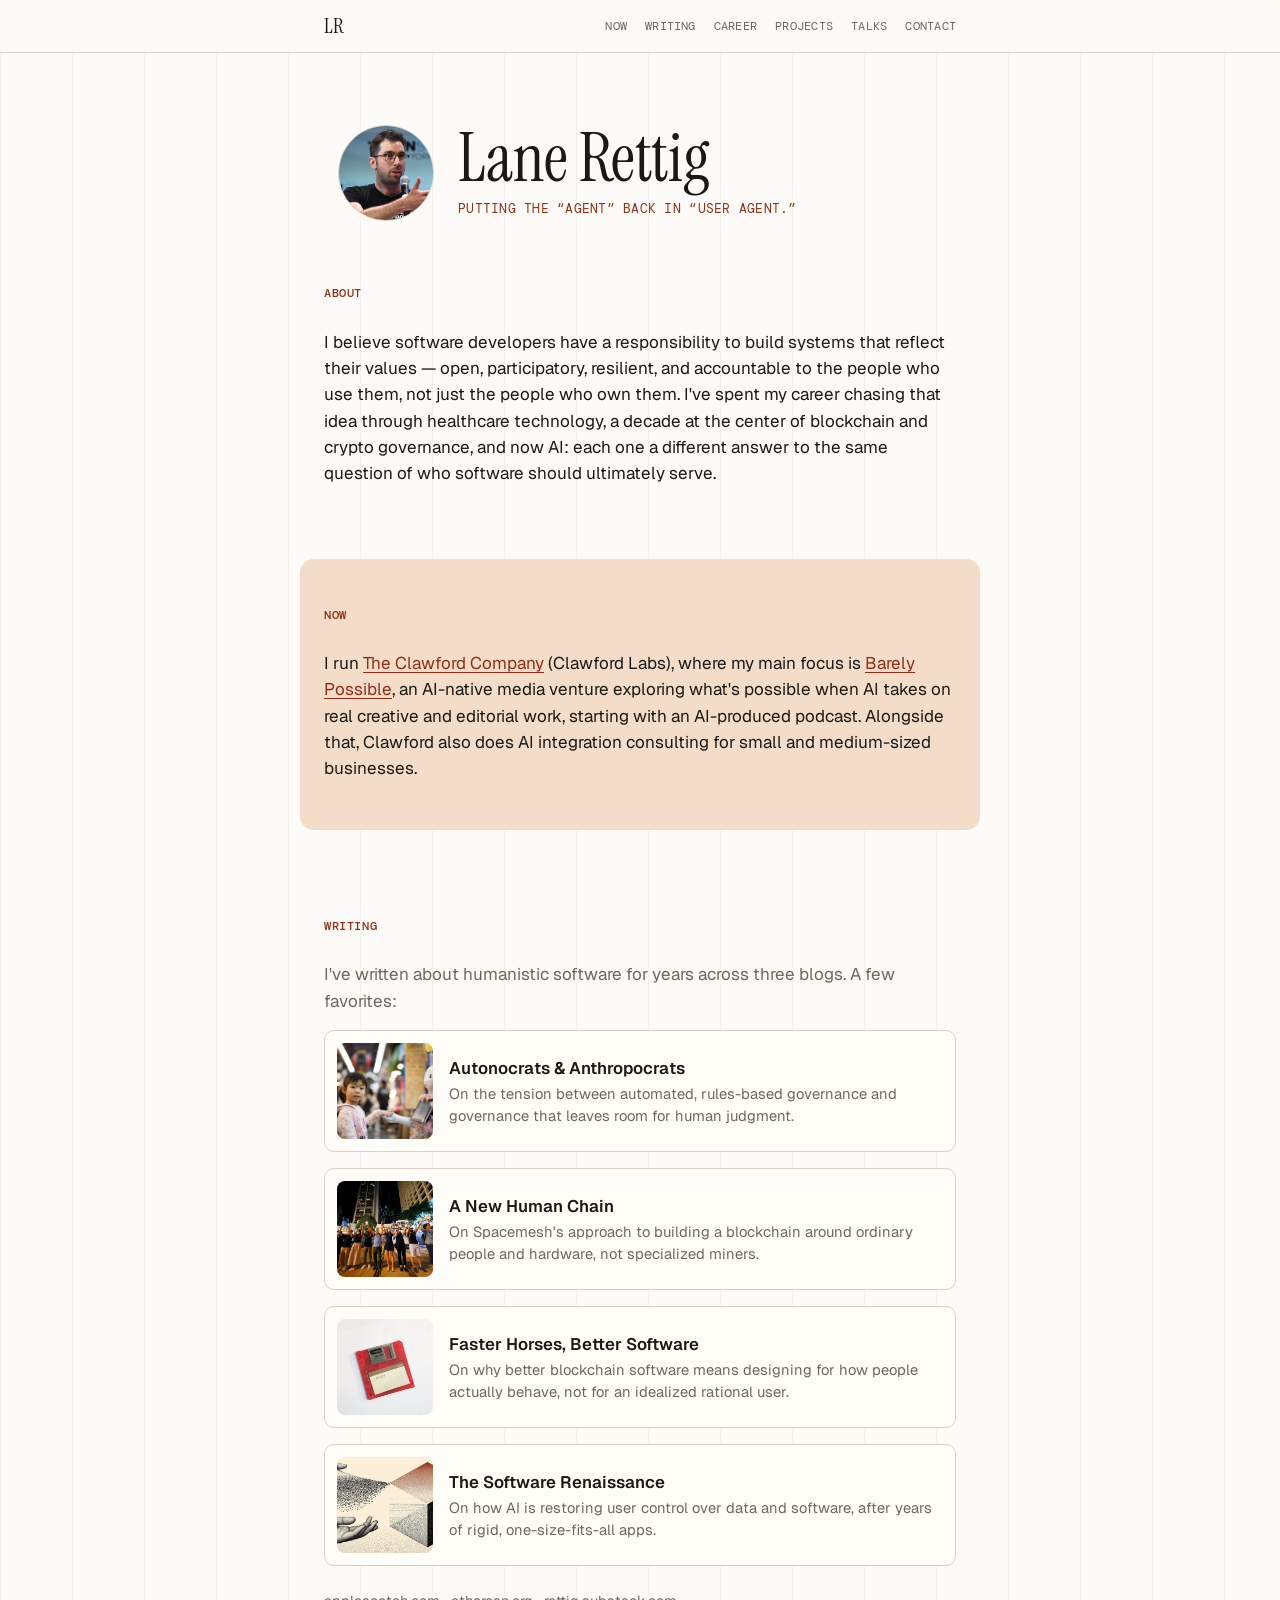
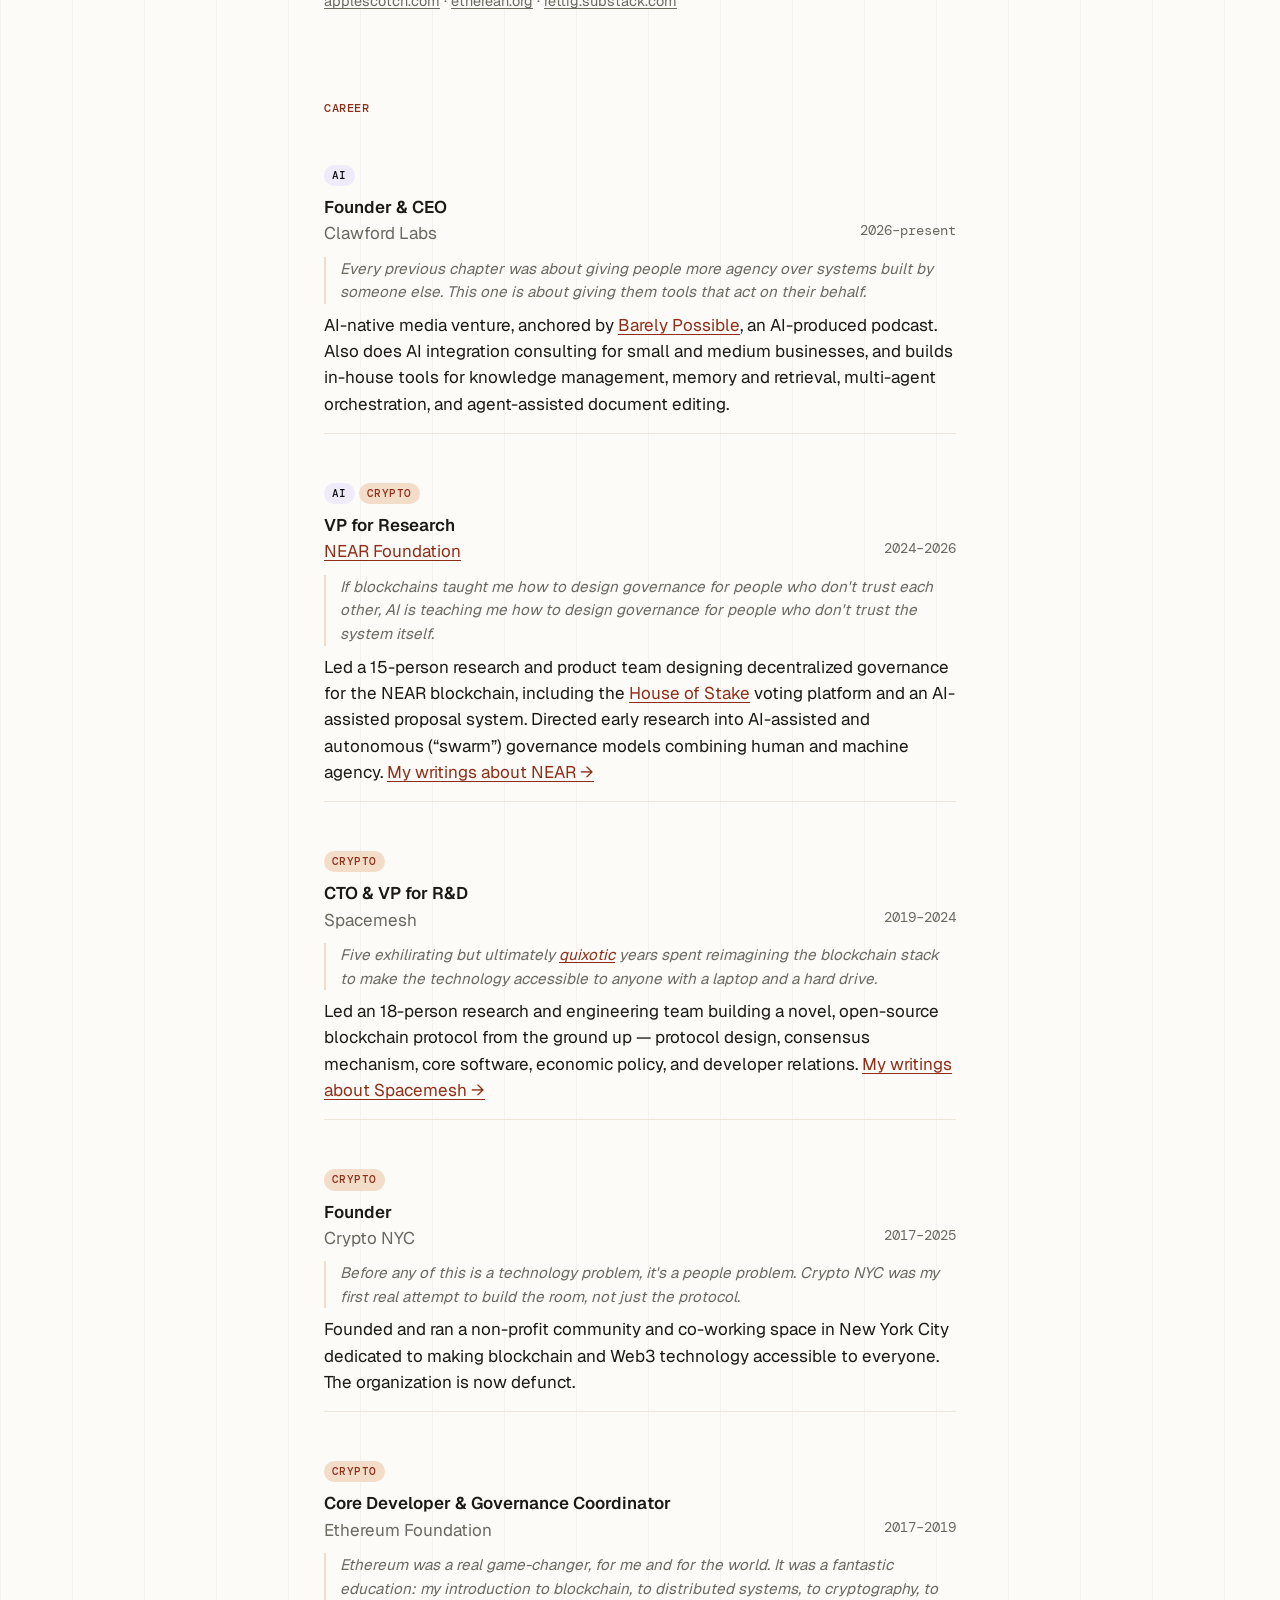
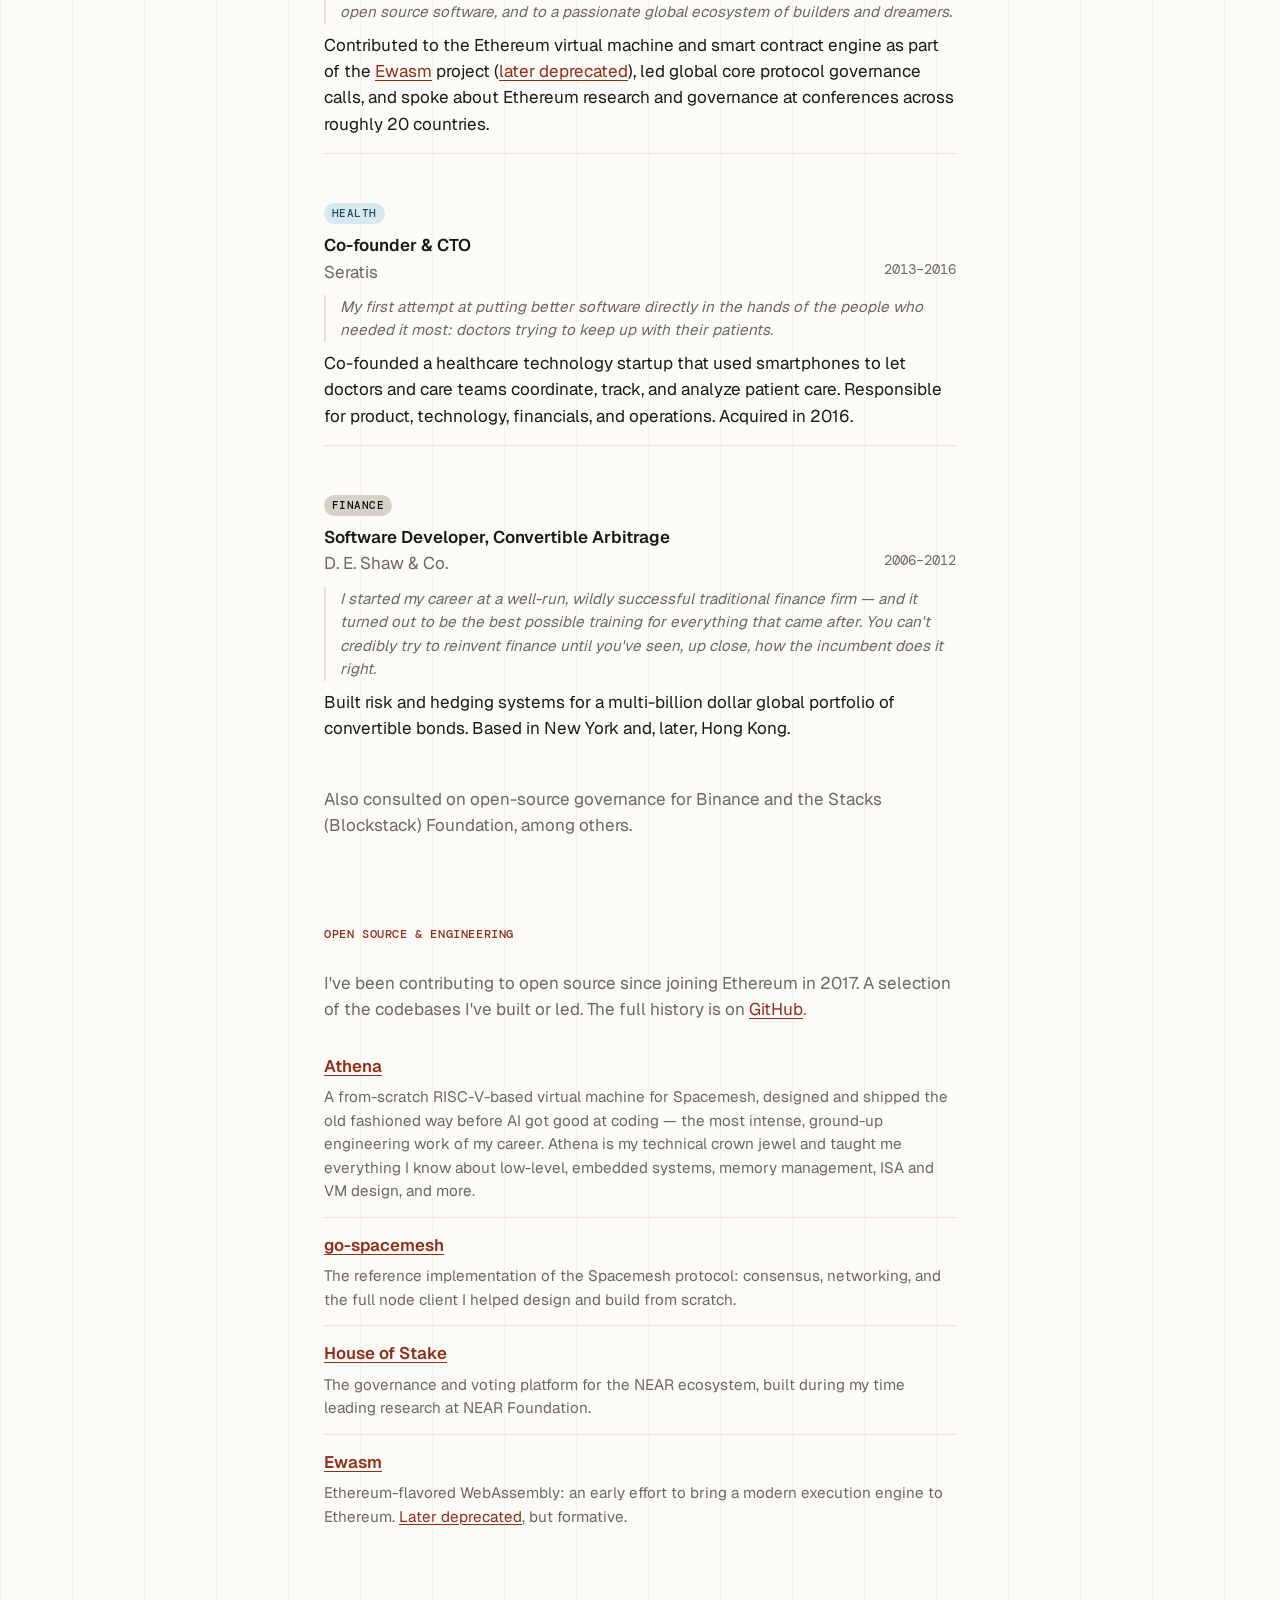
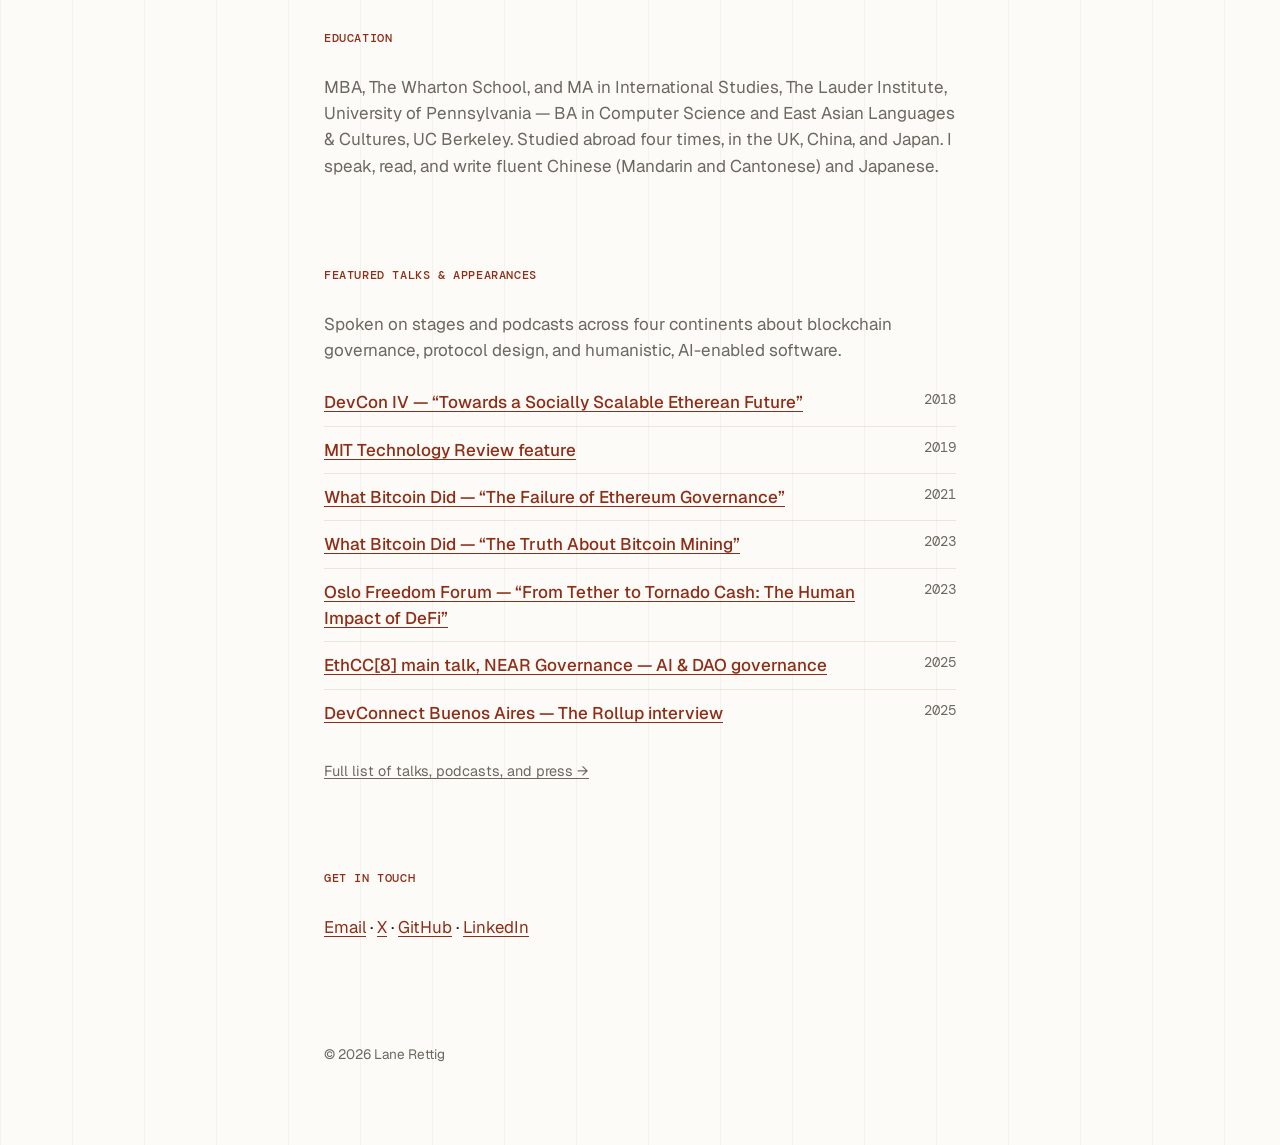
==== commit b5d5b7b1: "Update career and projects copy - Tag NEAR Foundation as both AI and Crypto - Revise Spacemesh, Cryp" ====
--- a/index.html
+++ b/index.html
@@ -114,6 +114,7 @@
       </li>
       <li class="timeline-item">
         <span class="era-tag era-ai">AI</span>
+        <span class="era-tag era-crypto">Crypto</span>
         <span class="role">VP for Research</span>
         <span class="org"><a href="https://near.foundation" target="_blank" rel="noopener">NEAR Foundation</a></span>
         <span class="dates">2024&ndash;2026</span>
@@ -125,7 +126,7 @@
         <span class="role">CTO &amp; VP for R&amp;D</span>
         <span class="org">Spacemesh</span>
         <span class="dates">2019&ndash;2024</span>
-        <p class="quote">Five <a href="https://rettig.substack.com/t/spacemesh" target="_blank" rel="noopener">quixotic</a> years spent reimagining the blockchain stack to make the technology accessible to anyone with a laptop and a hard drive.</p>
+        <p class="quote">Five exhilirating but ultimately <a href="https://rettig.substack.com/t/spacemesh" target="_blank" rel="noopener">quixotic</a> years spent reimagining the blockchain stack to make the technology accessible to anyone with a laptop and a hard drive.</p>
         <p class="desc">Led an 18-person research and engineering team building a novel, open-source blockchain protocol from the ground up &mdash; protocol design, consensus mechanism, core software, economic policy, and developer relations. <a href="https://rettig.substack.com/t/spacemesh" target="_blank" rel="noopener">My writings about Spacemesh &rarr;</a></p>
       </li>
       <li class="timeline-item">
@@ -134,7 +135,7 @@
         <span class="org">Crypto NYC</span>
         <span class="dates">2017&ndash;2025</span>
         <p class="quote">Before any of this is a technology problem, it's a people problem. Crypto NYC was my first real attempt to build the room, not just the protocol.</p>
-        <p class="desc">Founded and ran a non-profit community and co-working space in New York City dedicated to making blockchain and Web3 technology accessible to everyone. No longer active; the organization is now defunct.</p>
+        <p class="desc">Founded and ran a non-profit community and co-working space in New York City dedicated to making blockchain and Web3 technology accessible to everyone. The organization is now defunct.</p>
       </li>
       <li class="timeline-item">
         <span class="era-tag era-crypto">Crypto</span>
@@ -158,7 +159,7 @@
         <span class="org">D. E. Shaw &amp; Co.</span>
         <span class="dates">2006&ndash;2012</span>
         <p class="quote">I started my career at a well-run, wildly successful traditional finance firm &mdash; and it turned out to be the best possible training for everything that came after. You can't credibly try to reinvent finance until you've seen, up close, how the incumbent does it right.</p>
-        <p class="desc">Built risk and hedging systems for a multi-billion dollar global portfolio of convertible bonds, across New York and Hong Kong.</p>
+        <p class="desc">Built risk and hedging systems for a multi-billion dollar global portfolio of convertible bonds. Based in New York and, later, Hong Kong.</p>
       </li>
     </ol>
     <p class="section-intro">Also consulted on open-source governance for Binance and the Stacks (Blockstack) Foundation, among others.</p>
@@ -167,12 +168,12 @@
   <section id="projects">
     <h2><span class="kicker">Open Source &amp; Engineering</span></h2>
     <p class="section-intro">
-      A selection of the codebases I've built or led. The full history is on <a href="https://github.com/lrettig" target="_blank" rel="noopener">GitHub</a>.
+      I've been contributing to open source since joining Ethereum in 2017. A selection of the codebases I've built or led. The full history is on <a href="https://github.com/lrettig" target="_blank" rel="noopener">GitHub</a>.
     </p>
     <ul class="project-list">
       <li class="project-item">
         <a class="project-name" href="https://github.com/athenavm/athena" target="_blank" rel="noopener">Athena</a>
-        <p class="project-desc">A RISC-V-based virtual machine for Spacemesh, designed before the AI wave hit &mdash; the most intense, ground-up engineering work of my career. The closest thing I have to a crown jewel.</p>
+        <p class="project-desc">A from-scratch RISC-V-based virtual machine for Spacemesh, designed and shipped the old fashioned way before AI got good at coding &mdash; the most intense, ground-up engineering work of my career. Athena is my technical crown jewel and taught me everything I know about low-level, embedded systems, memory management, ISA and VM design, and more.</p>
       </li>
       <li class="project-item">
         <a class="project-name" href="https://github.com/spacemeshos/go-spacemesh" target="_blank" rel="noopener">go-spacemesh</a>
@@ -194,6 +195,7 @@
     <p class="section-intro">
       MBA, The Wharton School, and MA in International Studies, The Lauder Institute, University of Pennsylvania &mdash;
       BA in Computer Science and East Asian Languages &amp; Cultures, UC Berkeley. Studied abroad four times, in the UK, China, and Japan.
+      I speak, read, and write fluent Chinese (Mandarin and Cantonese) and Japanese.
     </p>
   </section>
 
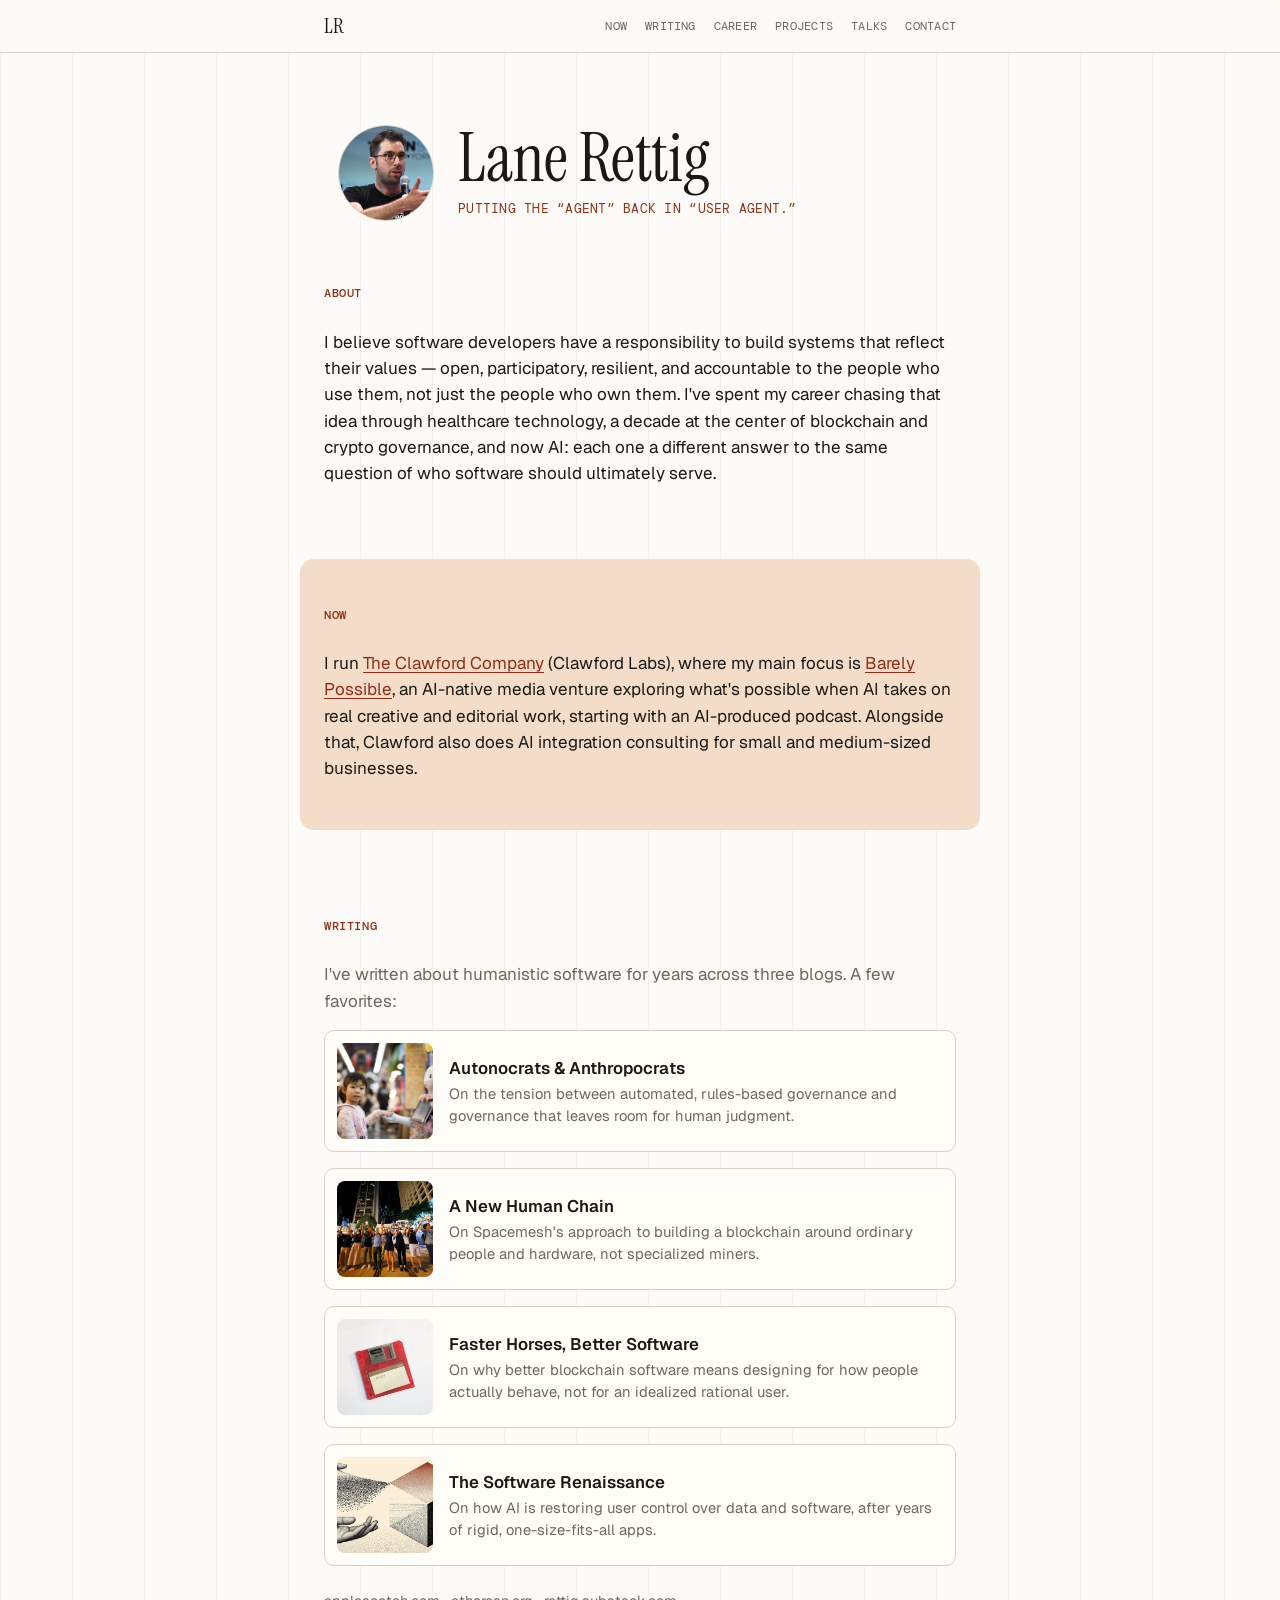
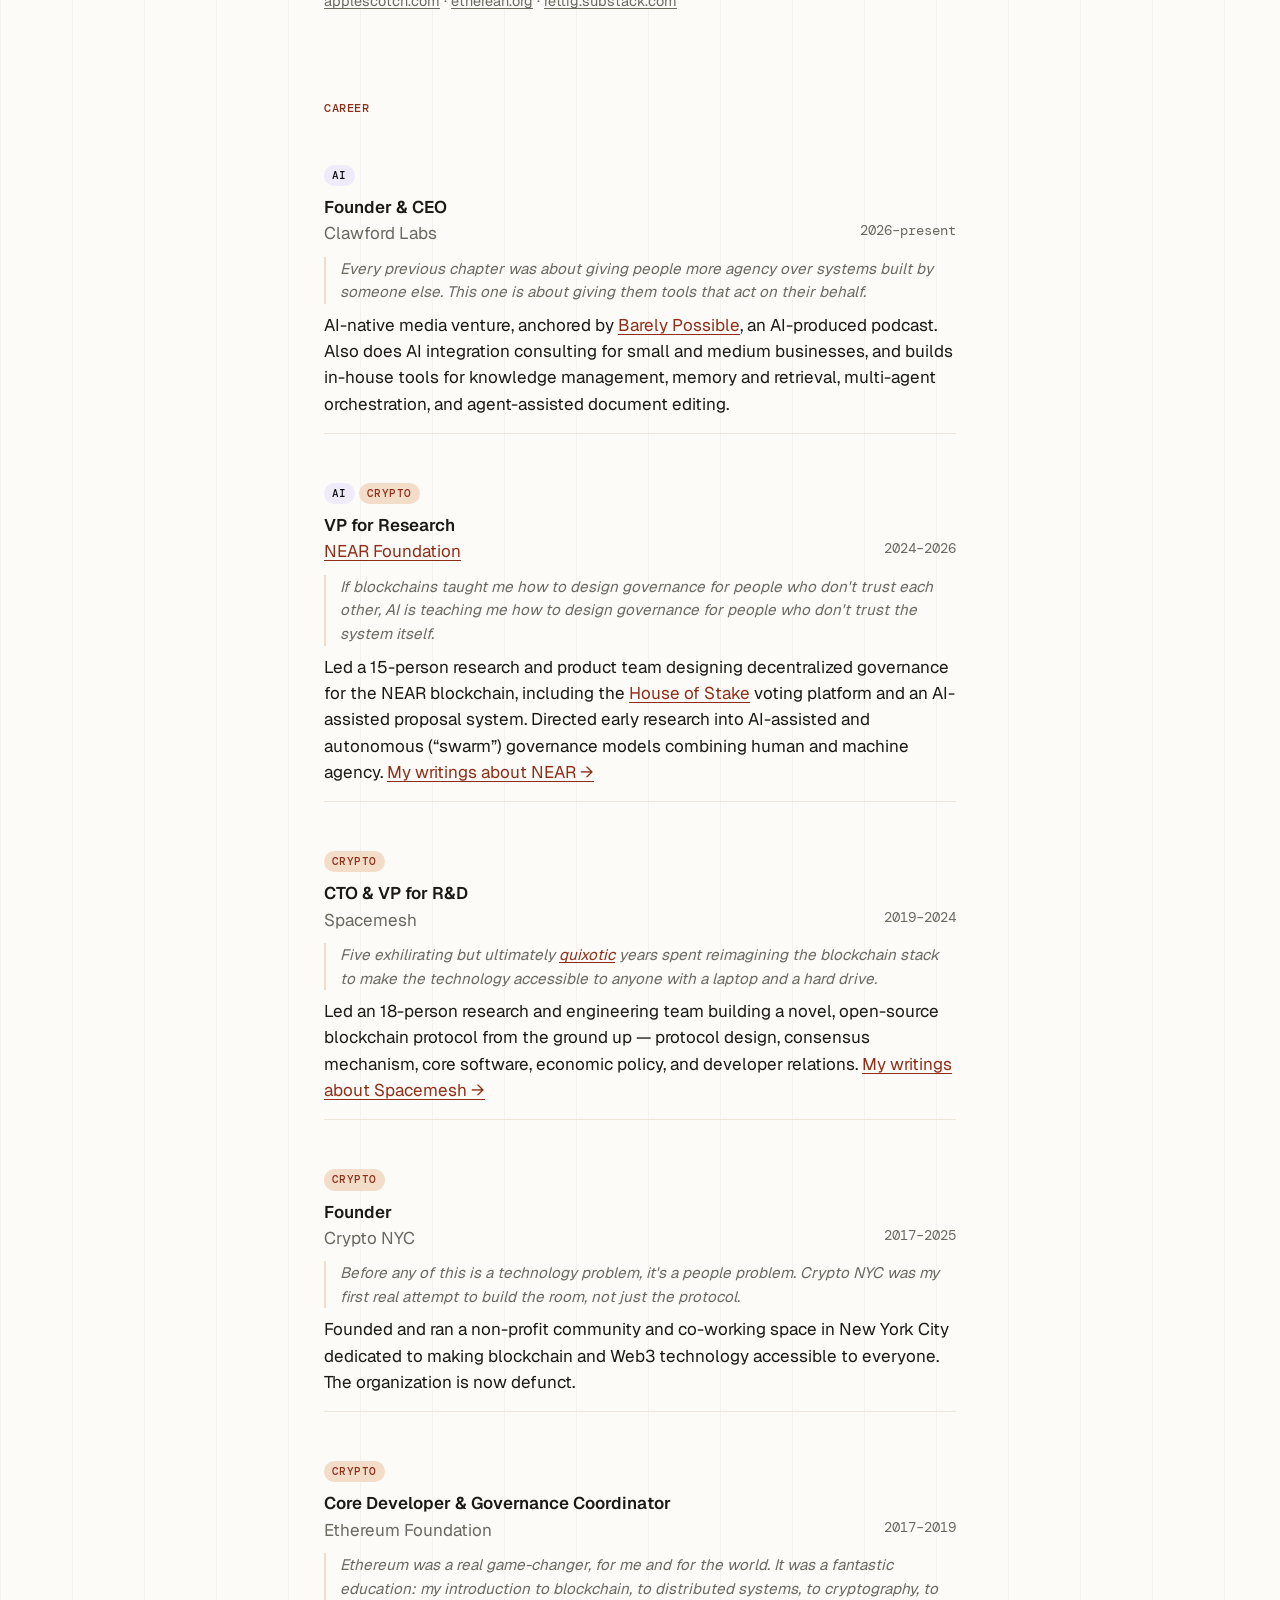
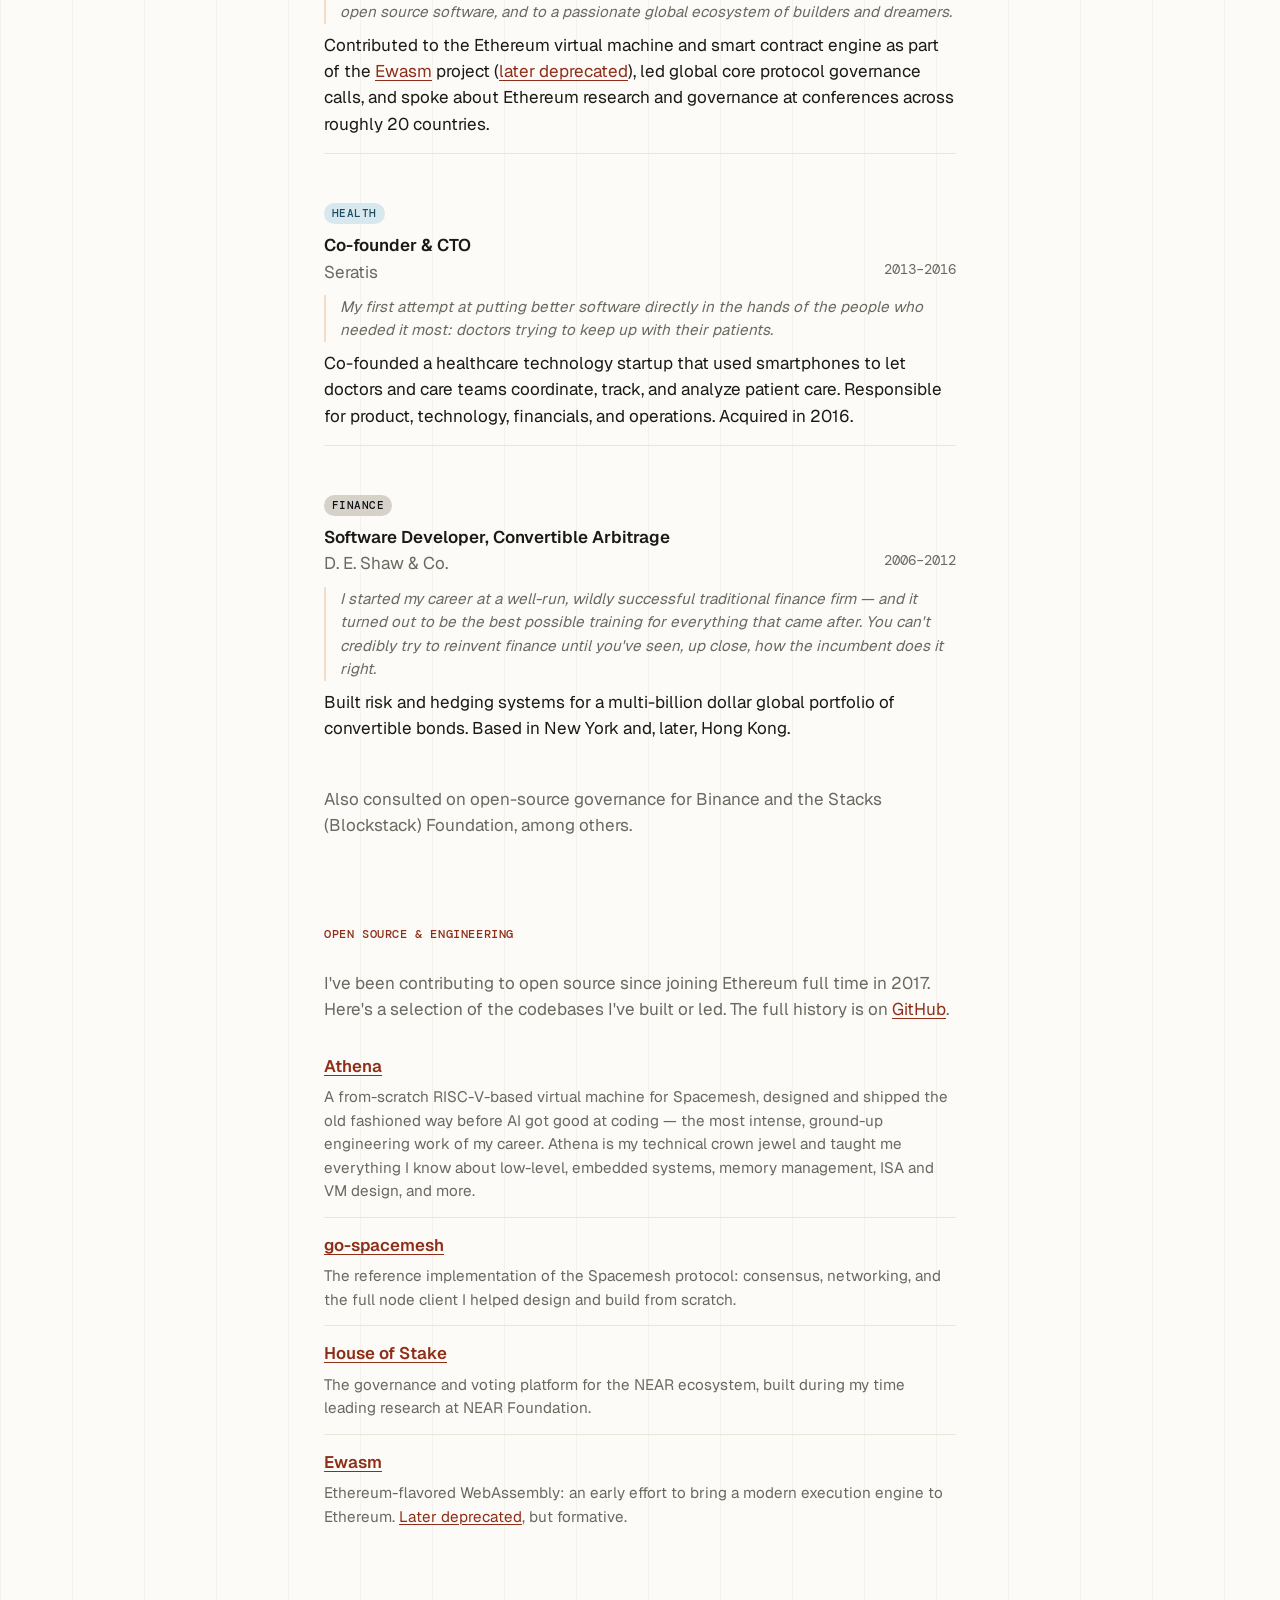
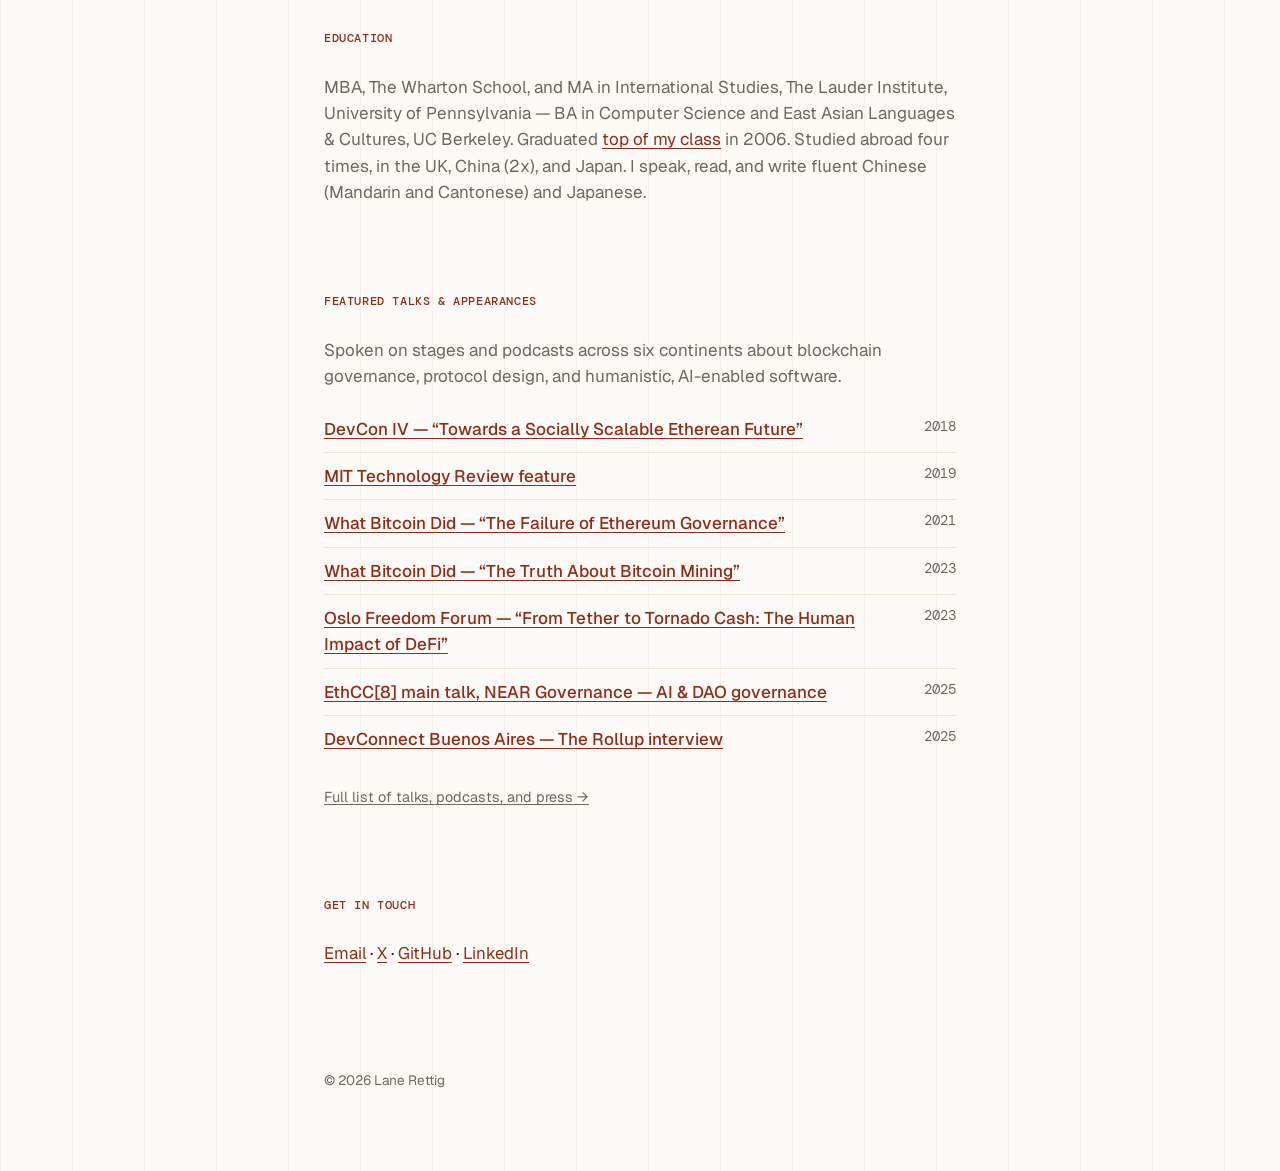
==== commit 6322b777: "Update personal contributions and achievements" ====
--- a/index.html
+++ b/index.html
@@ -168,7 +168,7 @@
   <section id="projects">
     <h2><span class="kicker">Open Source &amp; Engineering</span></h2>
     <p class="section-intro">
-      I've been contributing to open source since joining Ethereum in 2017. A selection of the codebases I've built or led. The full history is on <a href="https://github.com/lrettig" target="_blank" rel="noopener">GitHub</a>.
+      I've been contributing to open source since joining Ethereum full time in 2017. Here's a selection of the codebases I've built or led. The full history is on <a href="https://github.com/lrettig" target="_blank" rel="noopener">GitHub</a>.
     </p>
     <ul class="project-list">
       <li class="project-item">
@@ -194,7 +194,7 @@
     <h2><span class="kicker">Education</span></h2>
     <p class="section-intro">
       MBA, The Wharton School, and MA in International Studies, The Lauder Institute, University of Pennsylvania &mdash;
-      BA in Computer Science and East Asian Languages &amp; Cultures, UC Berkeley. Studied abroad four times, in the UK, China, and Japan.
+      BA in Computer Science and East Asian Languages &amp; Cultures, UC Berkeley. Graduated <a href="https://newsarchive.berkeley.edu/news/media/releases/2006/04/18_medalist.shtml" target="_blank" rel="noopener">top of my class</a> in 2006. Studied abroad four times, in the UK, China (2x), and Japan.
       I speak, read, and write fluent Chinese (Mandarin and Cantonese) and Japanese.
     </p>
   </section>
@@ -202,7 +202,7 @@
   <section id="appearances">
     <h2><span class="kicker">Featured Talks &amp; Appearances</span></h2>
     <p class="section-intro">
-      Spoken on stages and podcasts across four continents about blockchain governance, protocol design, and humanistic, AI-enabled software.
+      Spoken on stages and podcasts across six continents about blockchain governance, protocol design, and humanistic, AI-enabled software.
     </p>
     <ul class="appearance-list">
       <li><a class="event" href="https://slideslive.com/38911782/towards-a-socially-scalable-etherean-future" target="_blank" rel="noopener">DevCon IV &mdash; &ldquo;Towards a Socially Scalable Etherean Future&rdquo;</a> <span class="year">2018</span></li>
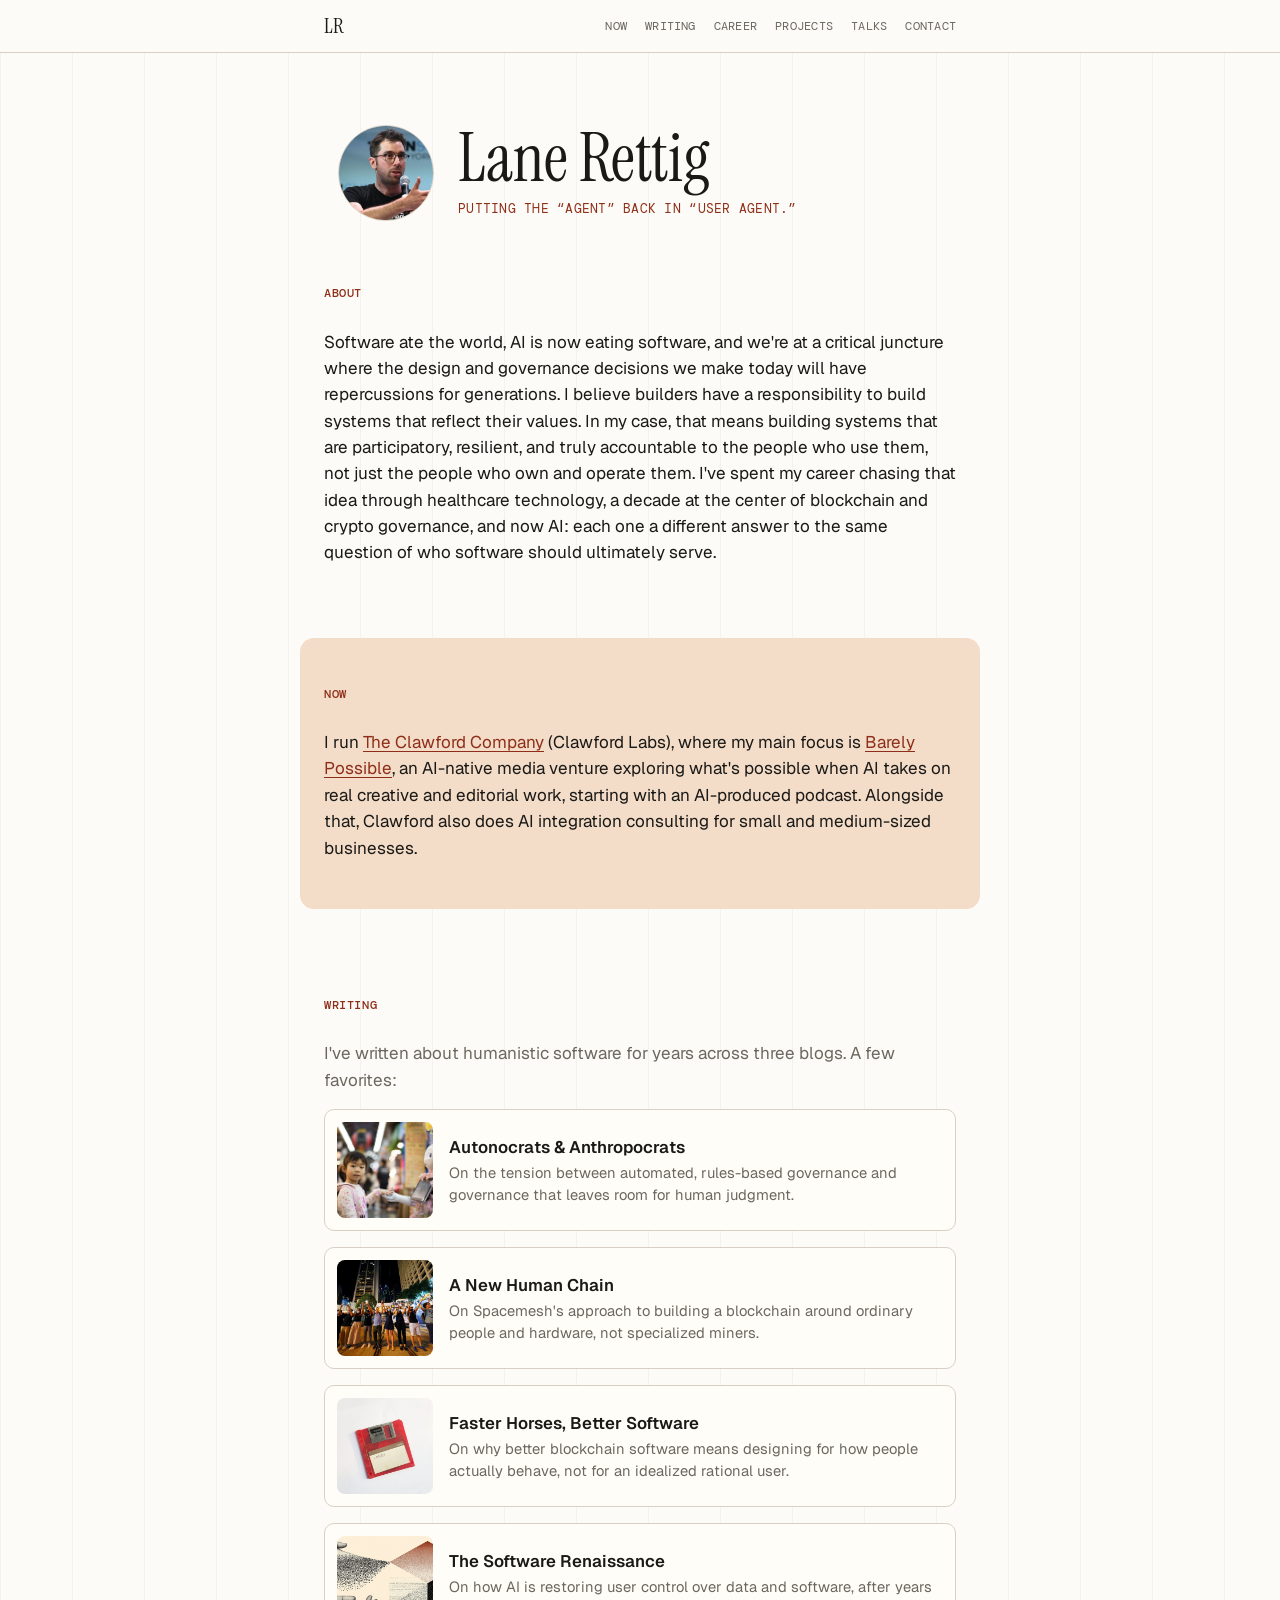
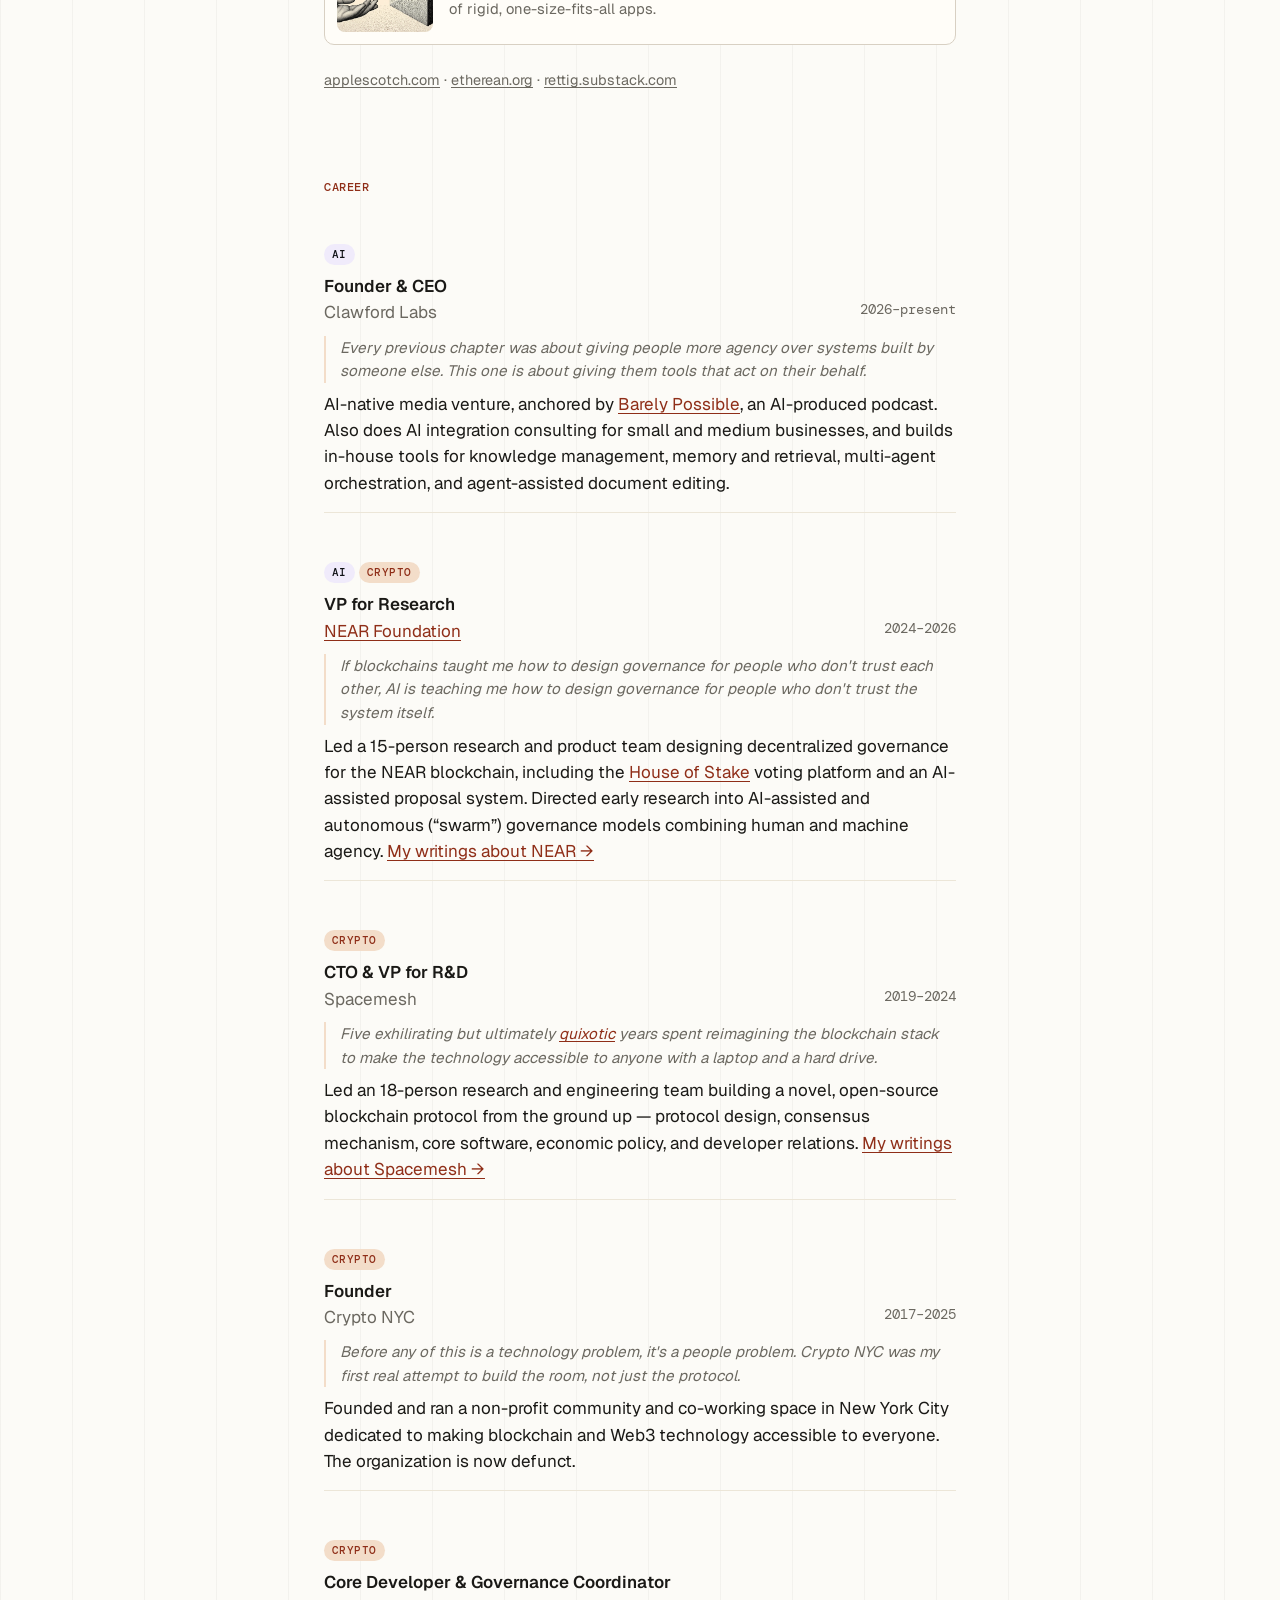
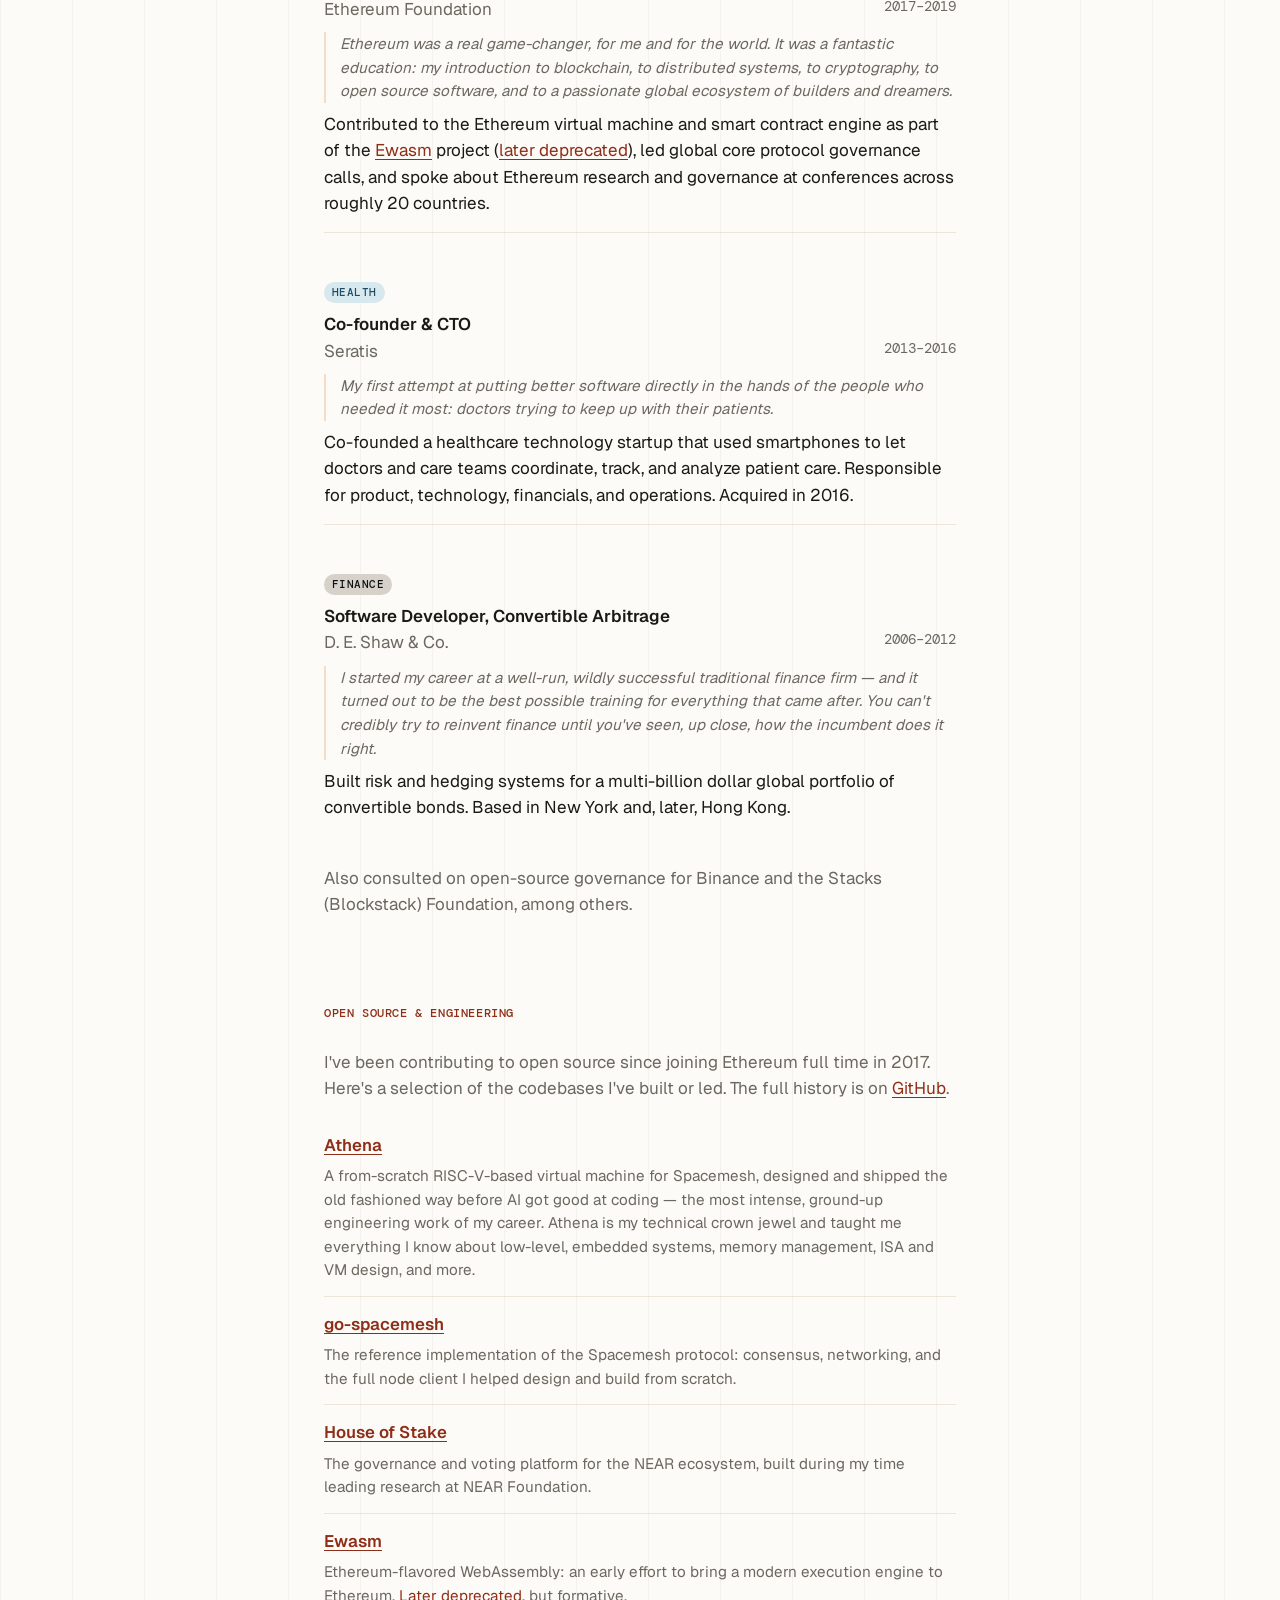
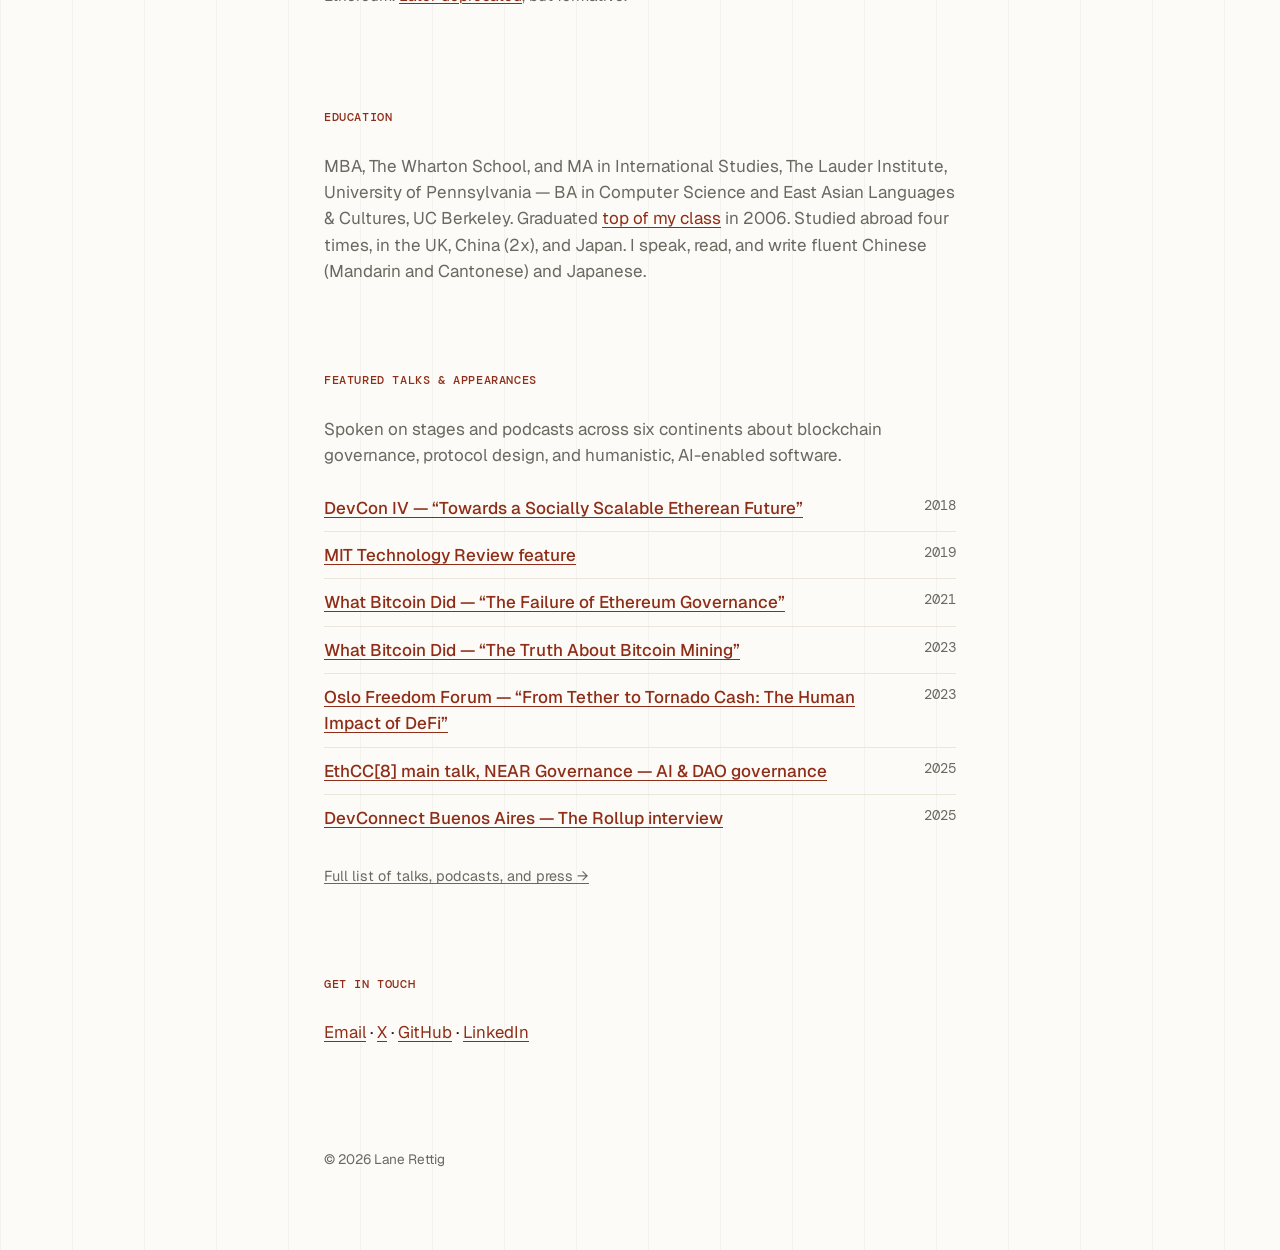
==== commit d0e40647: "Reword About intro with software/AI framing" ====
--- a/index.html
+++ b/index.html
@@ -39,12 +39,15 @@
   <section id="about">
     <h2><span class="kicker">About</span></h2>
     <p>
-      I believe software developers have a responsibility to build systems that reflect
-      their values — open, participatory, resilient, and accountable to the people who use
-      them, not just the people who own them. I've spent my career chasing that idea through
-      healthcare technology, a decade at the center of blockchain and crypto governance, and
-      now AI: each one a different answer to the same question of who software should
-      ultimately serve.
+      Software ate the world, AI is now eating software, and we're at a critical juncture
+      where the design and governance decisions we make today will have repercussions for
+      generations. I believe builders have a responsibility to build systems that reflect
+      their values. In my case, that means building systems that are participatory,
+      resilient, and truly accountable to the people who use them, not just the people who
+      own and operate them. I've spent my career chasing that idea through healthcare
+      technology, a decade at the center of blockchain and crypto governance, and now AI:
+      each one a different answer to the same question of who software should ultimately
+      serve.
     </p>
   </section>
 
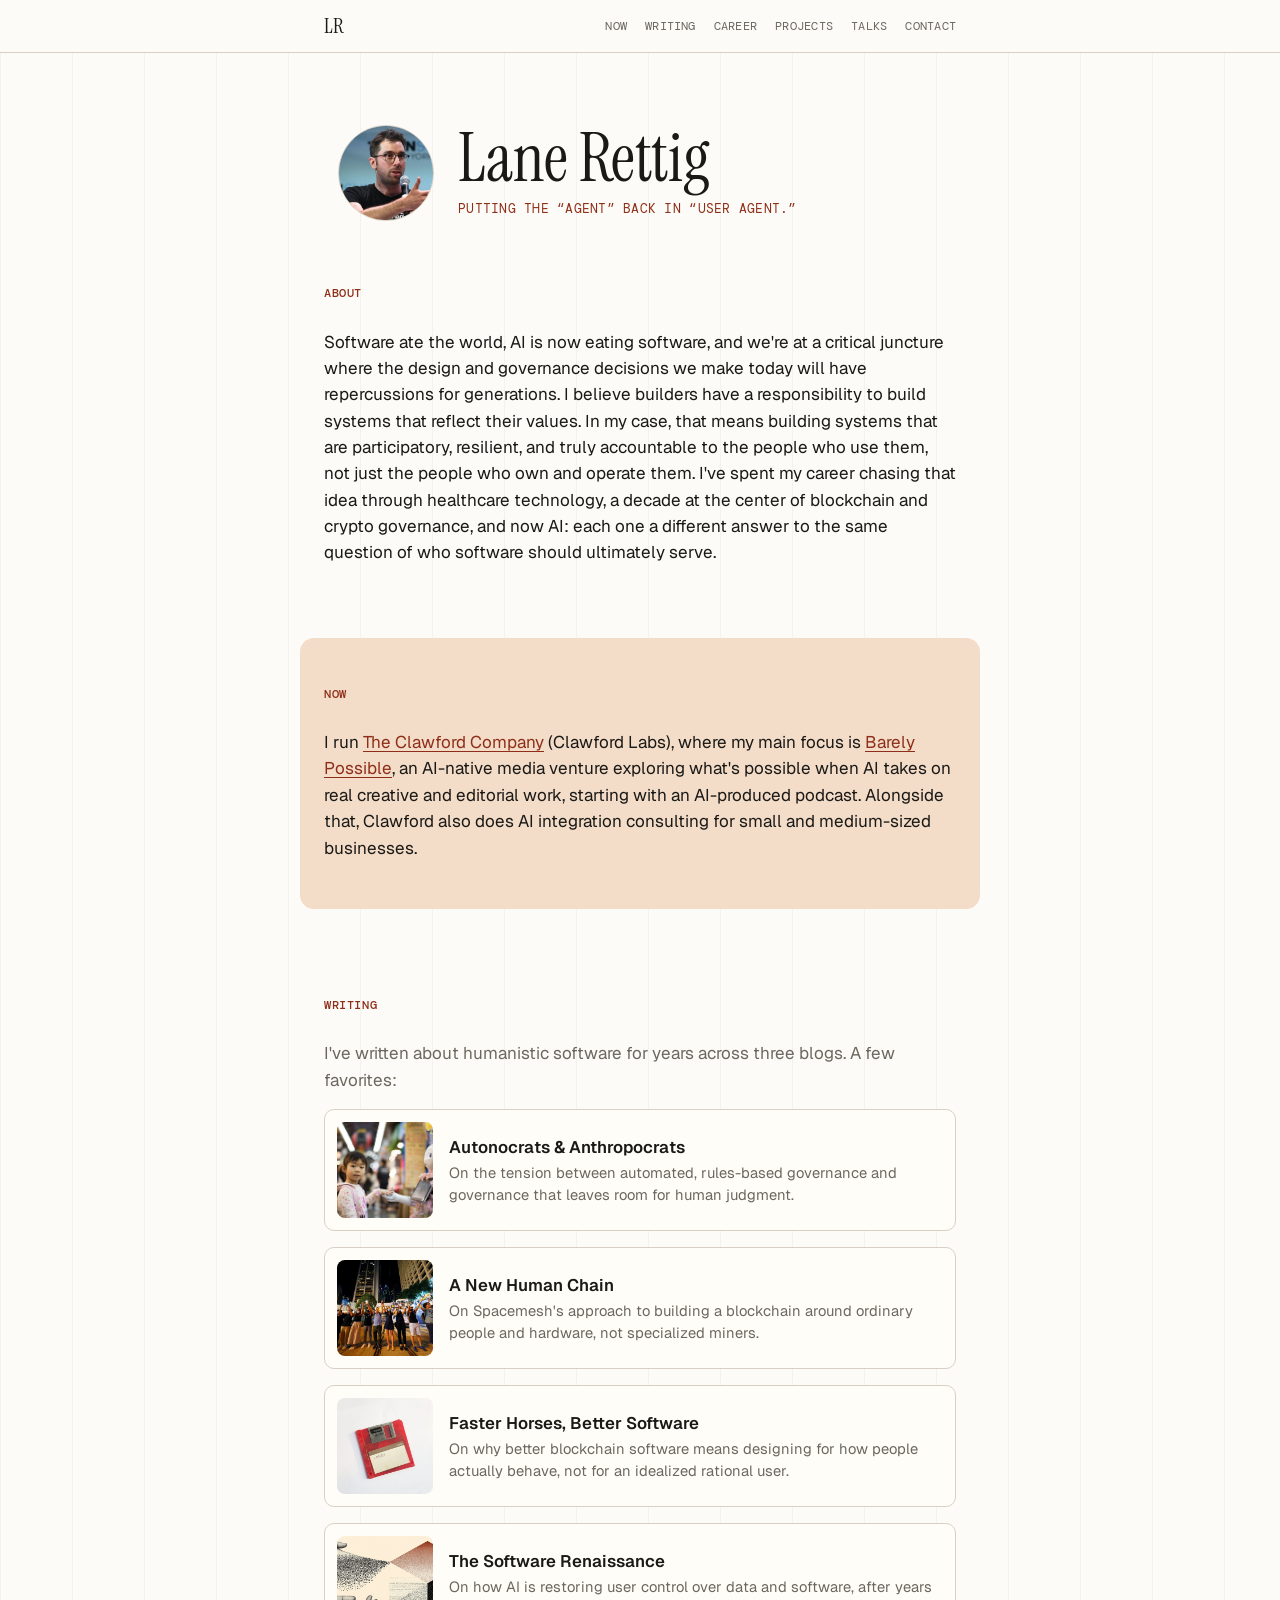
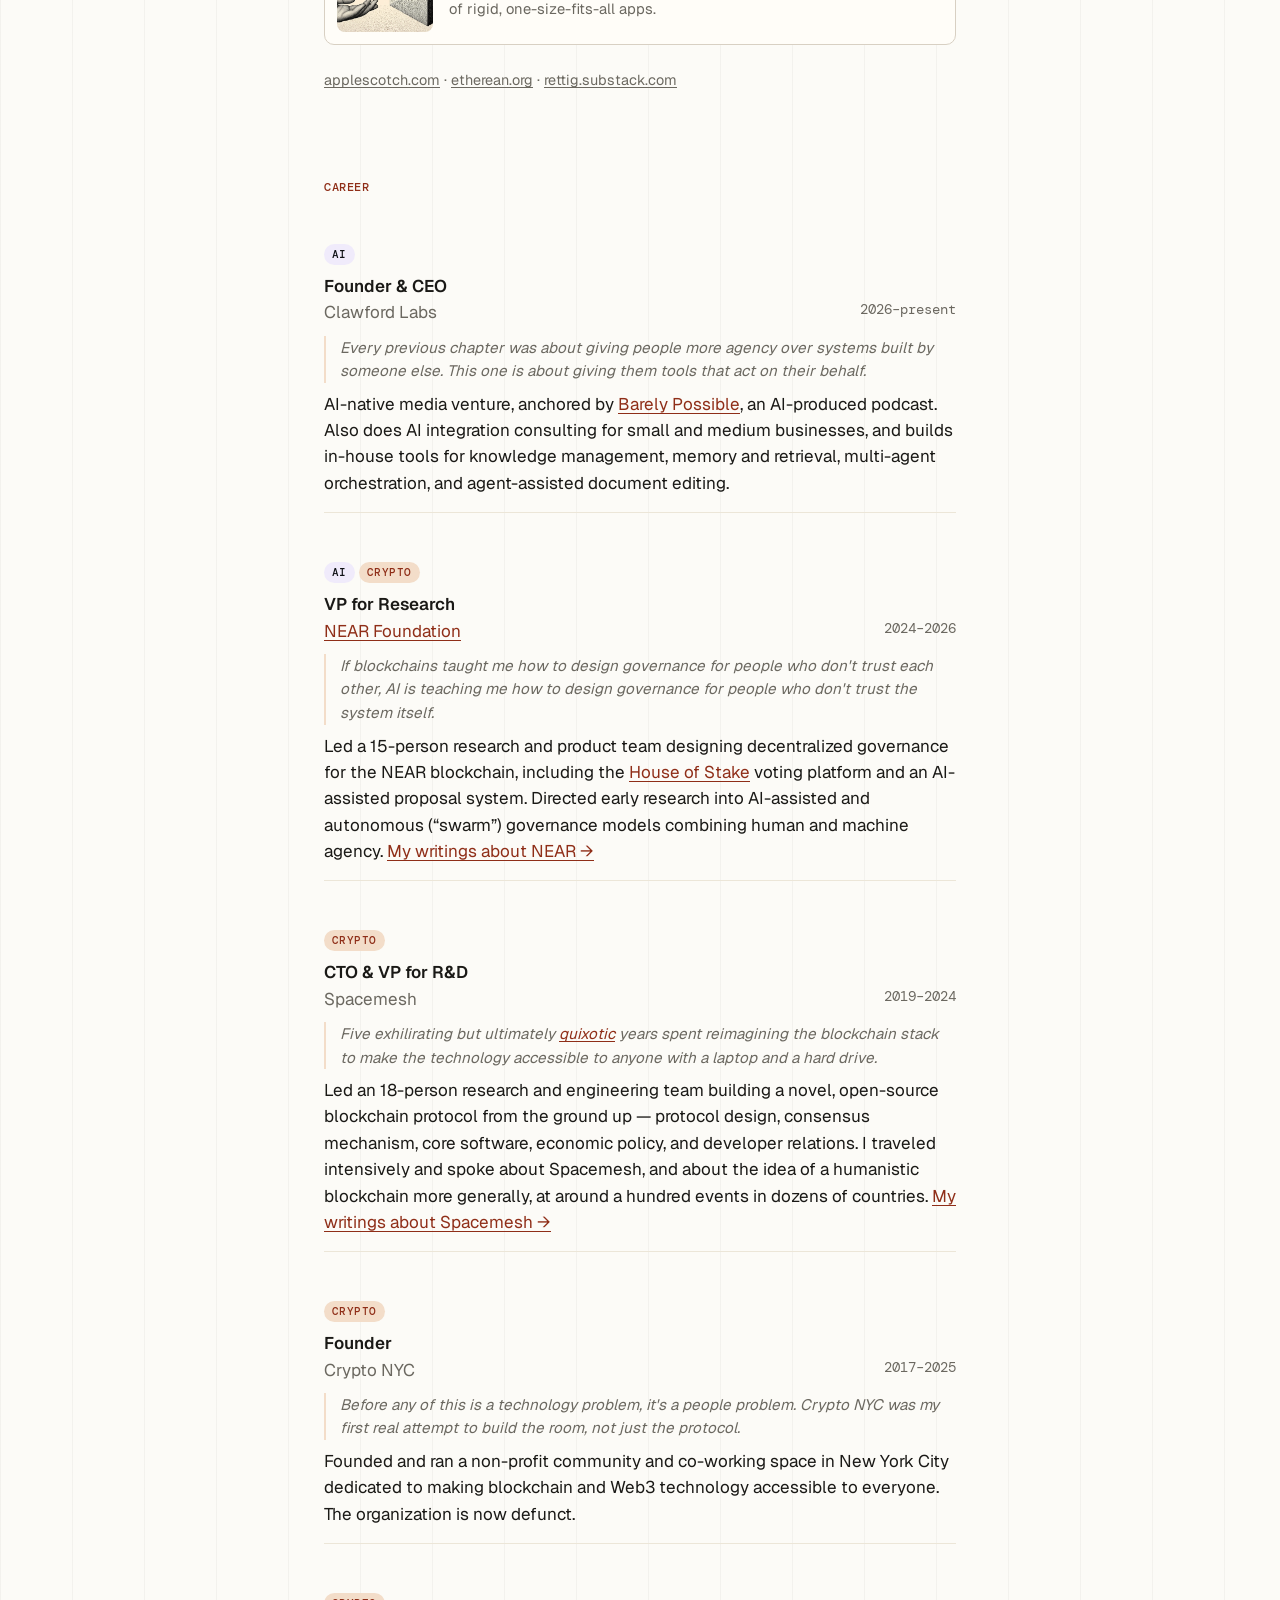
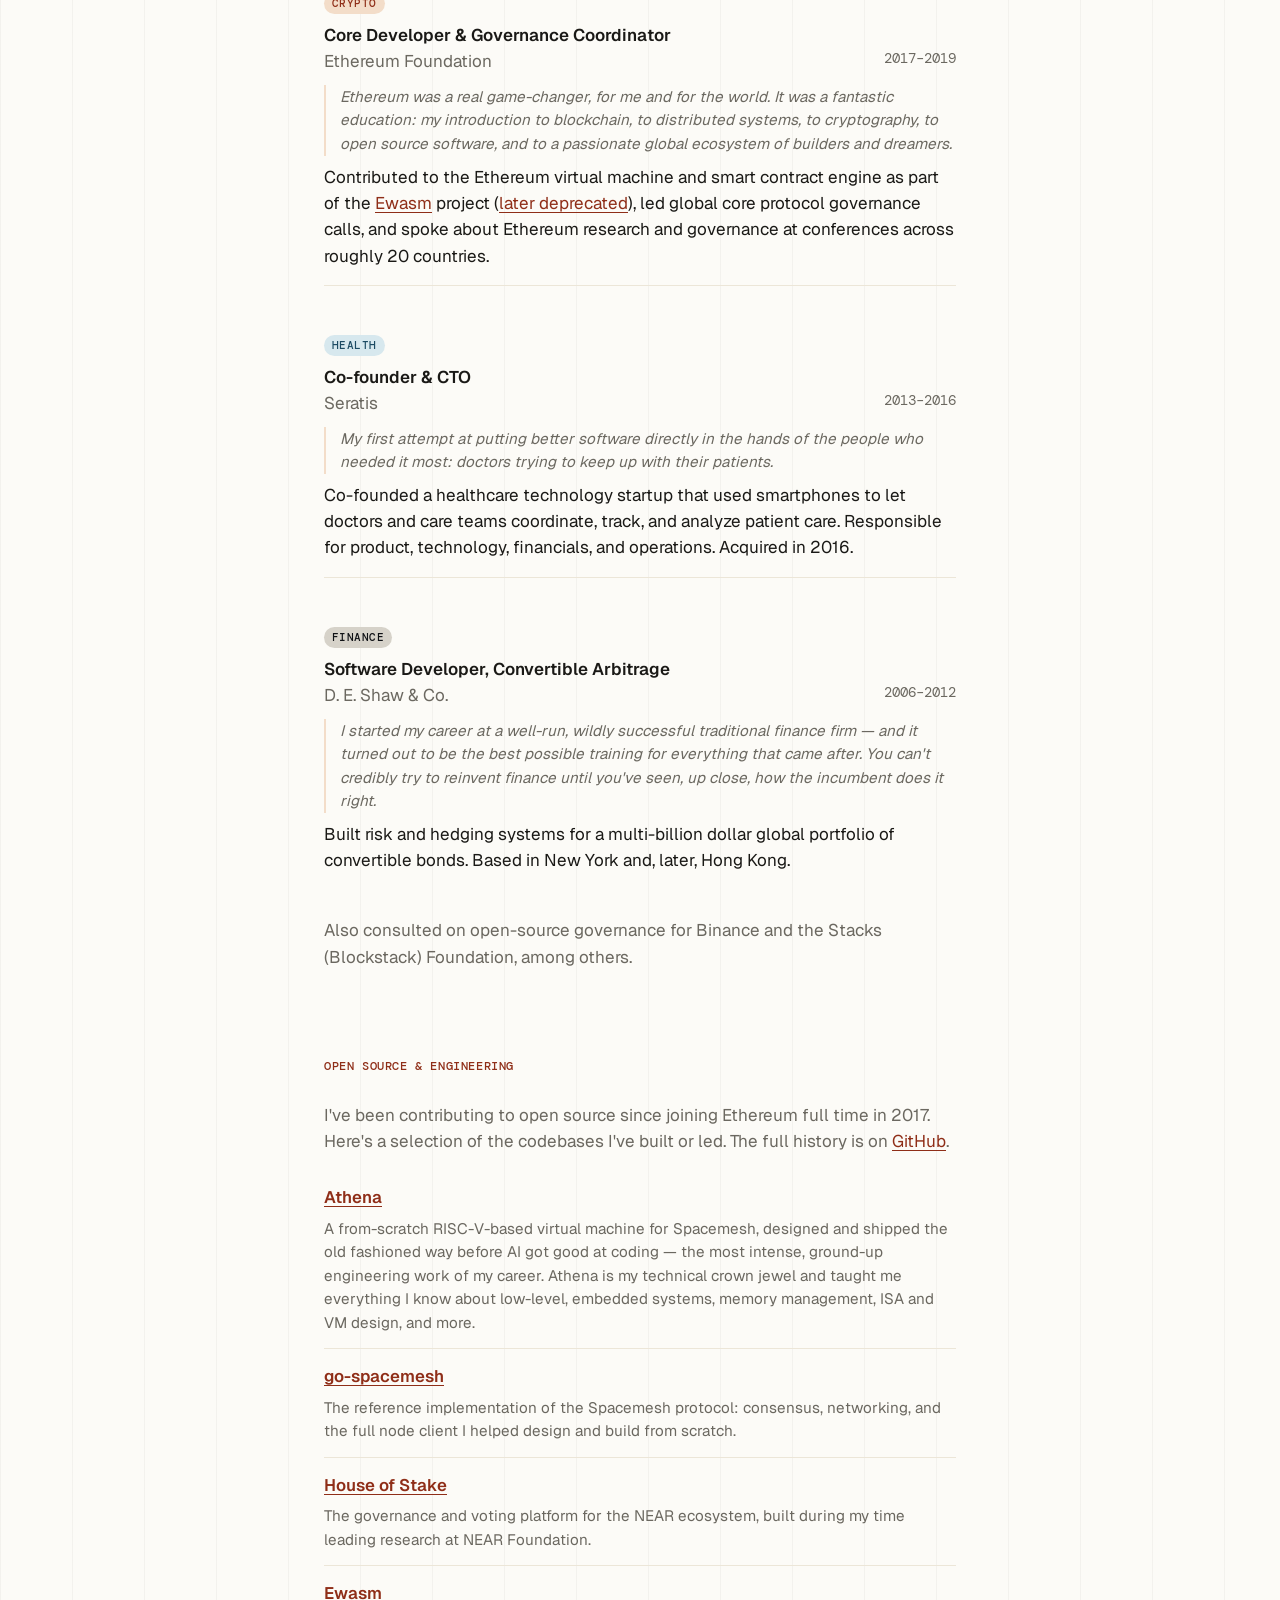
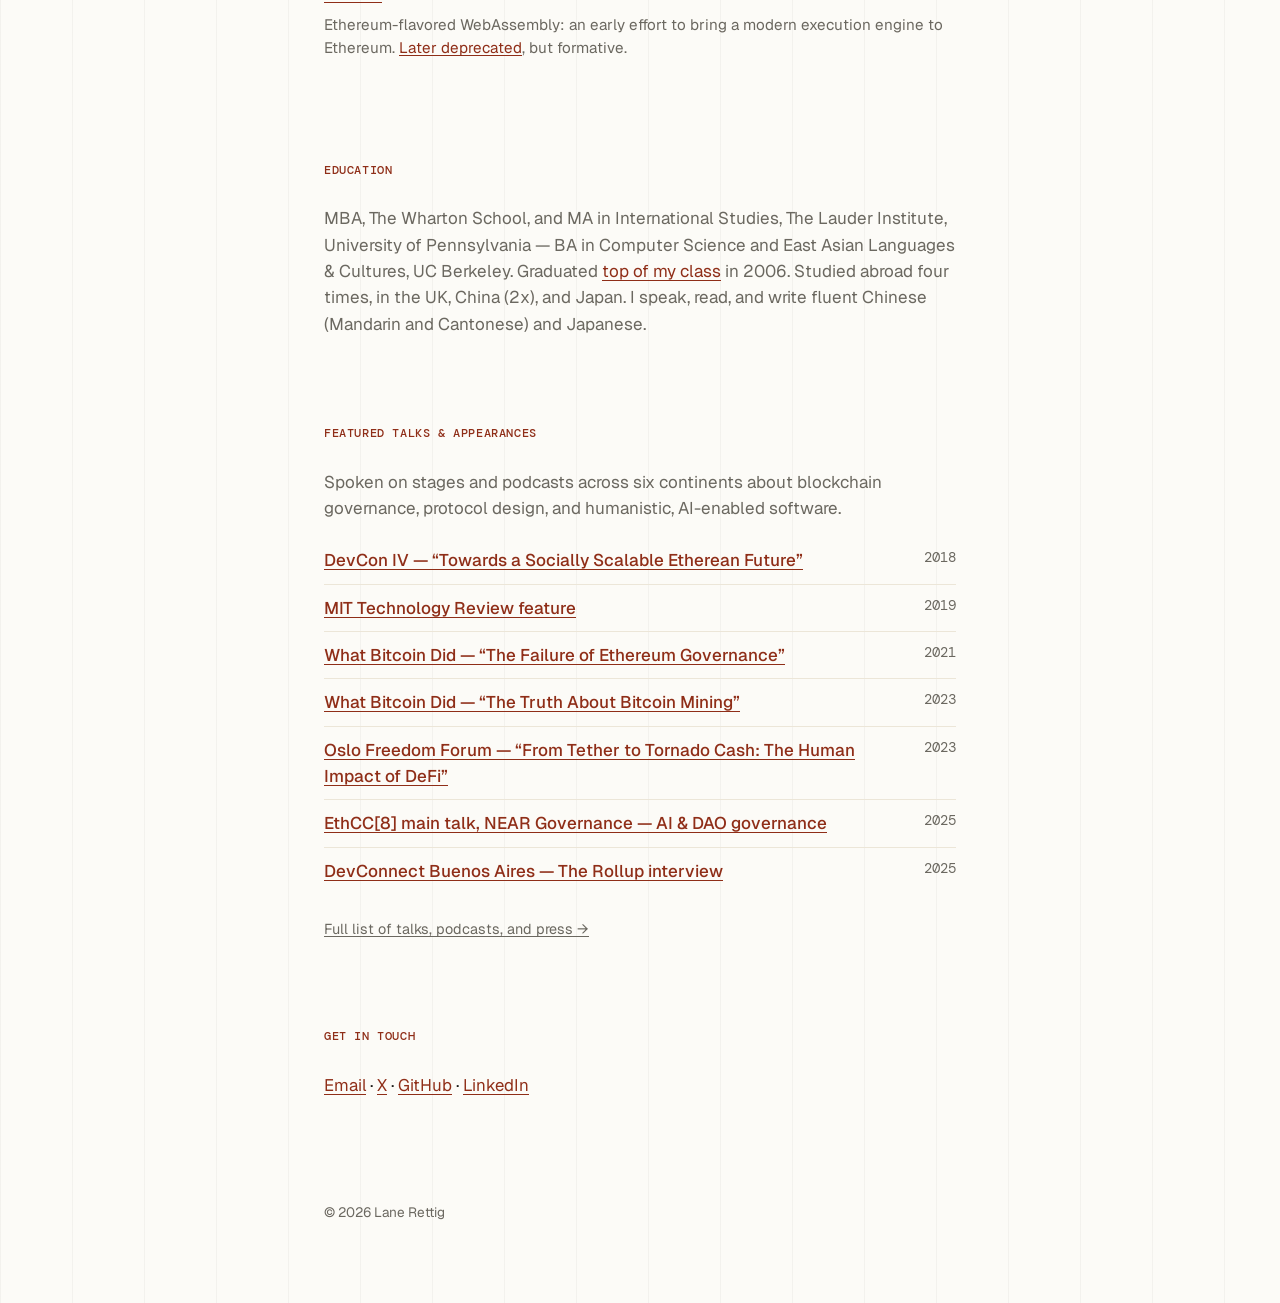
==== commit 0ff77a7f: "Add Spacemesh travel/speaking note" ====
--- a/index.html
+++ b/index.html
@@ -130,7 +130,7 @@
         <span class="org">Spacemesh</span>
         <span class="dates">2019&ndash;2024</span>
         <p class="quote">Five exhilirating but ultimately <a href="https://rettig.substack.com/t/spacemesh" target="_blank" rel="noopener">quixotic</a> years spent reimagining the blockchain stack to make the technology accessible to anyone with a laptop and a hard drive.</p>
-        <p class="desc">Led an 18-person research and engineering team building a novel, open-source blockchain protocol from the ground up &mdash; protocol design, consensus mechanism, core software, economic policy, and developer relations. <a href="https://rettig.substack.com/t/spacemesh" target="_blank" rel="noopener">My writings about Spacemesh &rarr;</a></p>
+        <p class="desc">Led an 18-person research and engineering team building a novel, open-source blockchain protocol from the ground up &mdash; protocol design, consensus mechanism, core software, economic policy, and developer relations. I traveled intensively and spoke about Spacemesh, and about the idea of a humanistic blockchain more generally, at around a hundred events in dozens of countries. <a href="https://rettig.substack.com/t/spacemesh" target="_blank" rel="noopener">My writings about Spacemesh &rarr;</a></p>
       </li>
       <li class="timeline-item">
         <span class="era-tag era-crypto">Crypto</span>
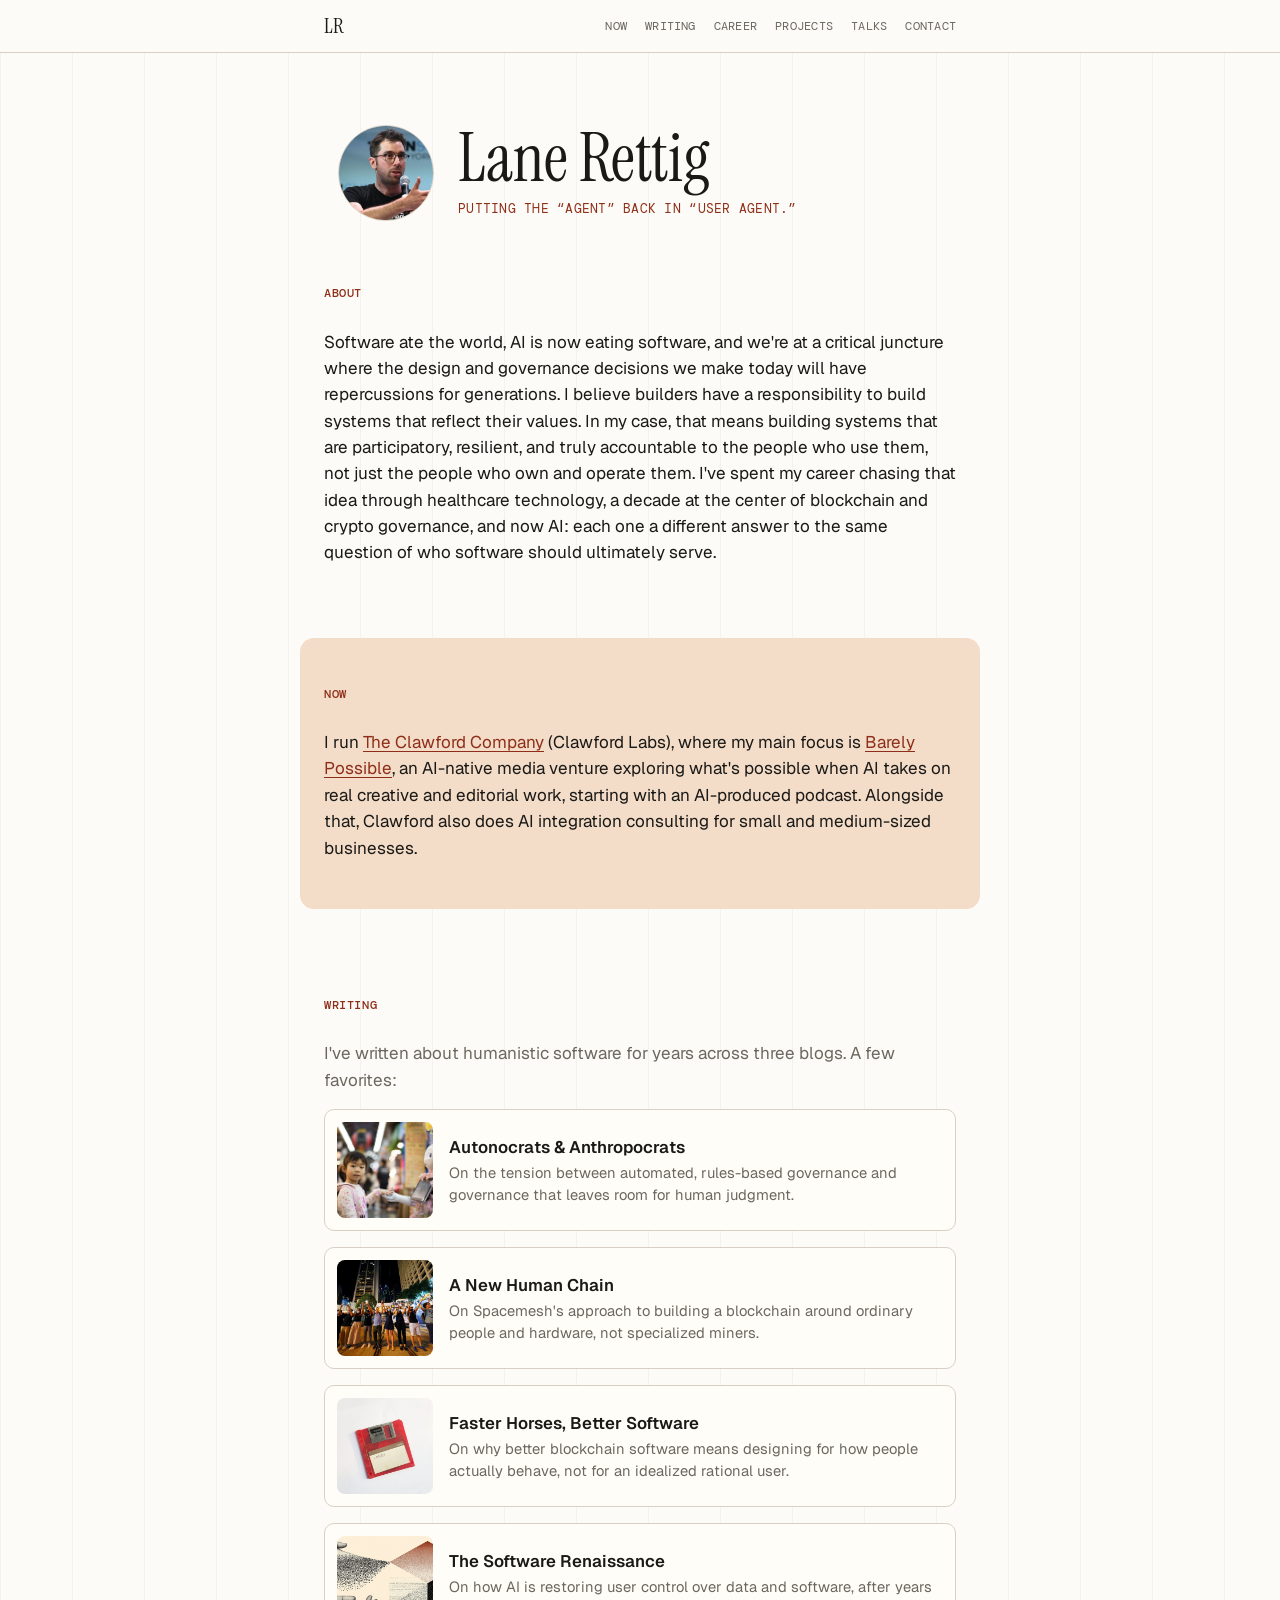
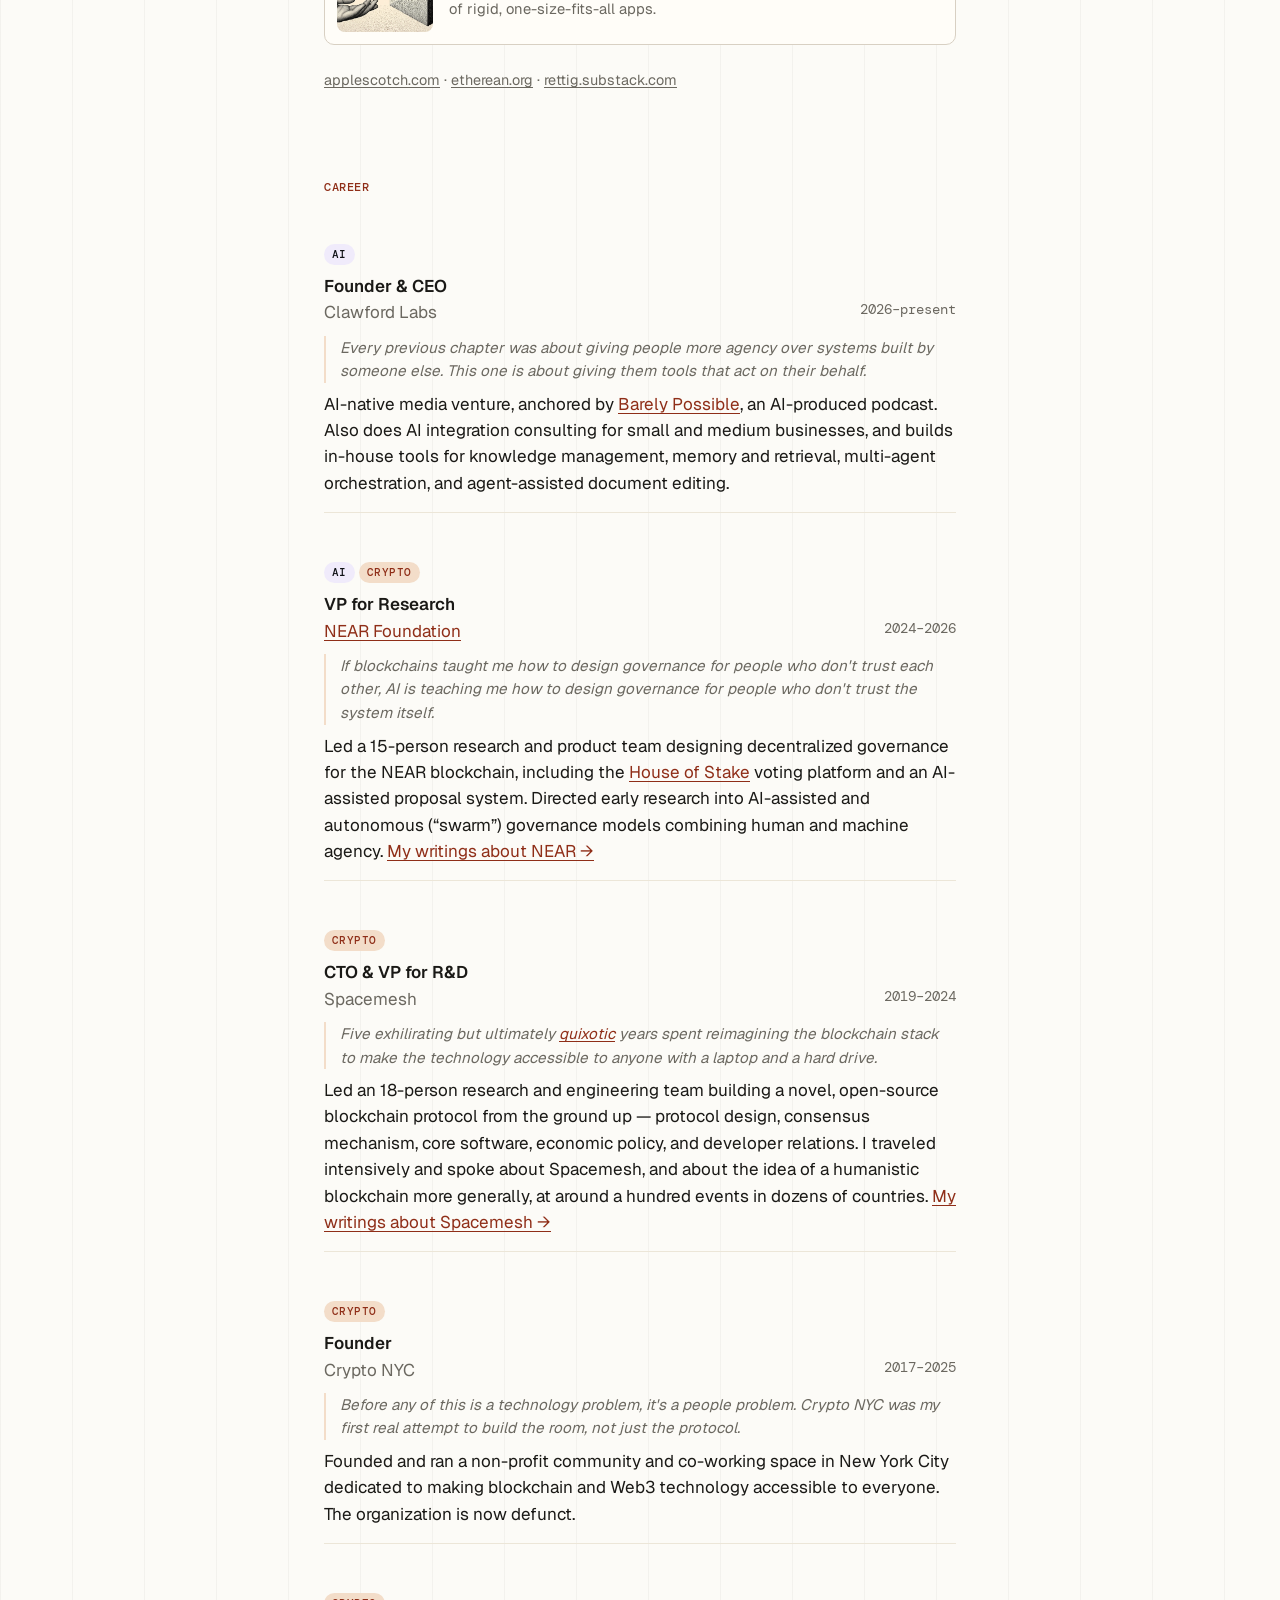
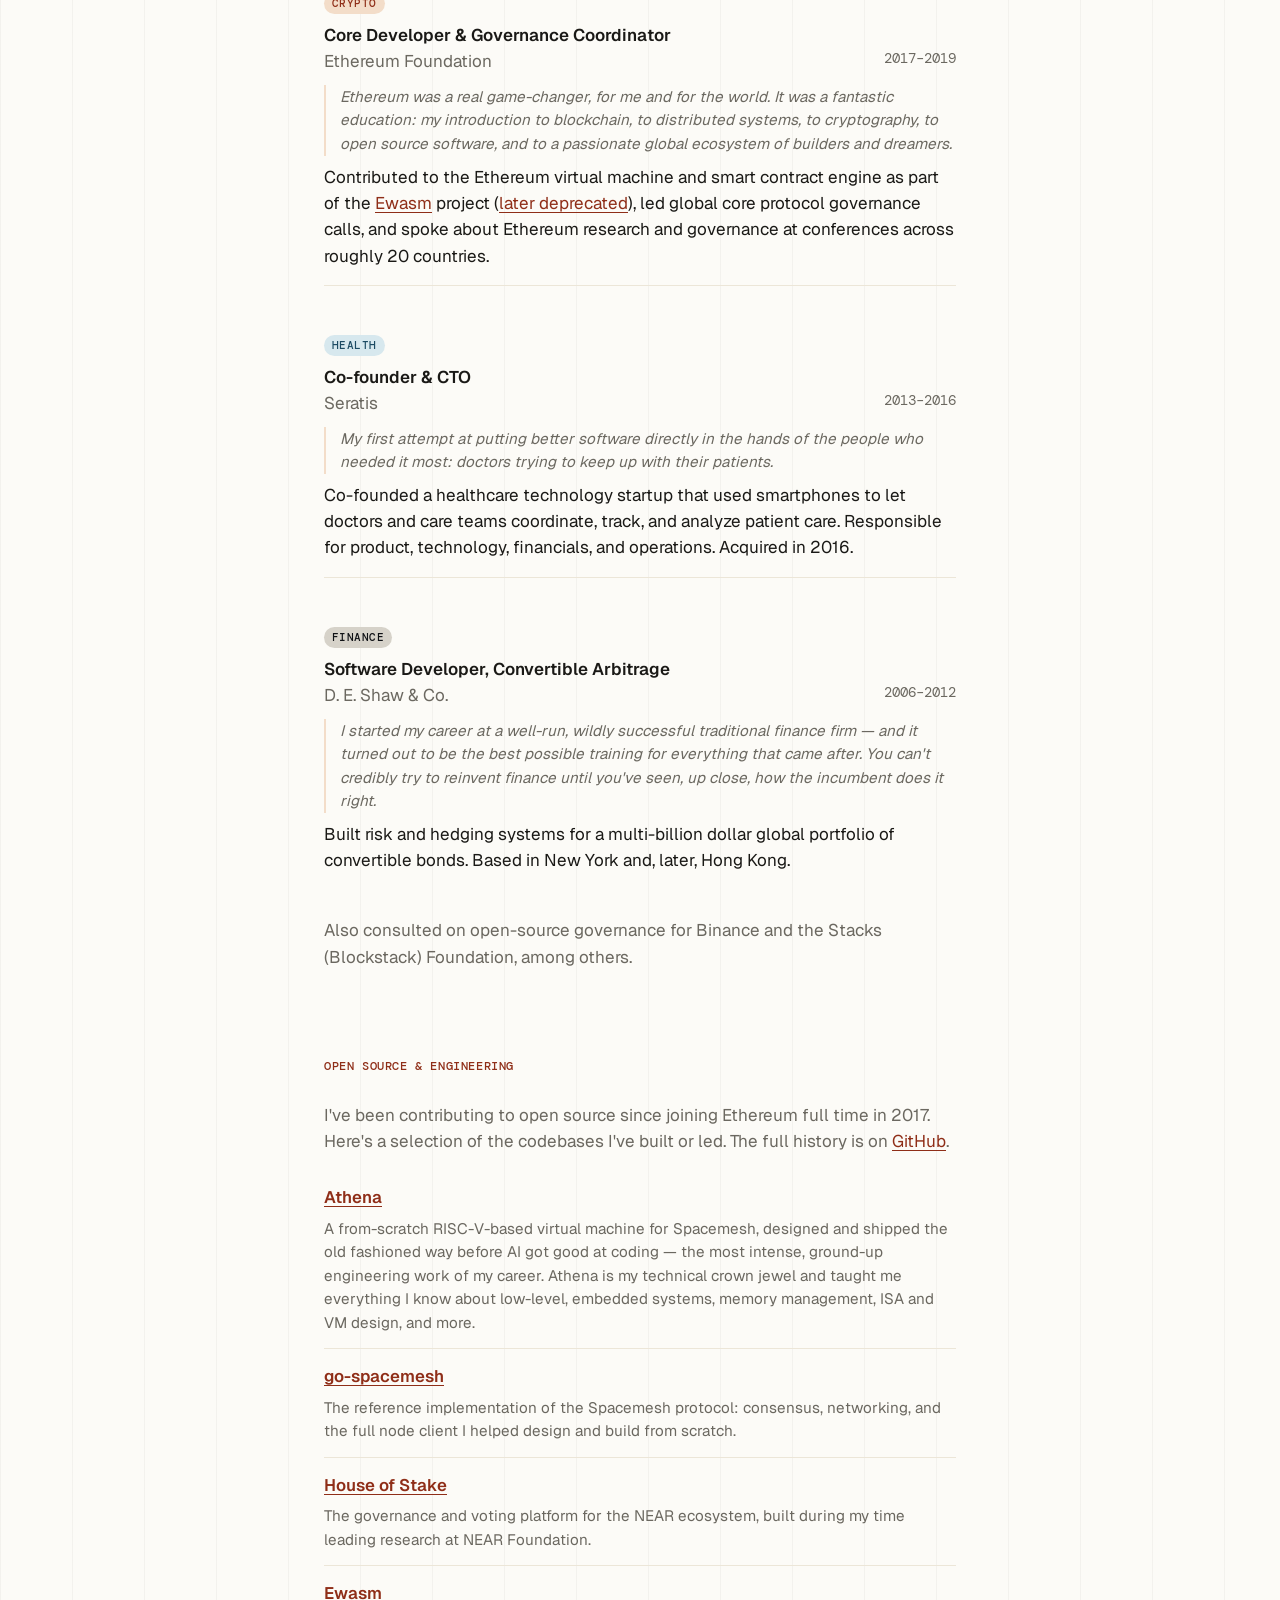
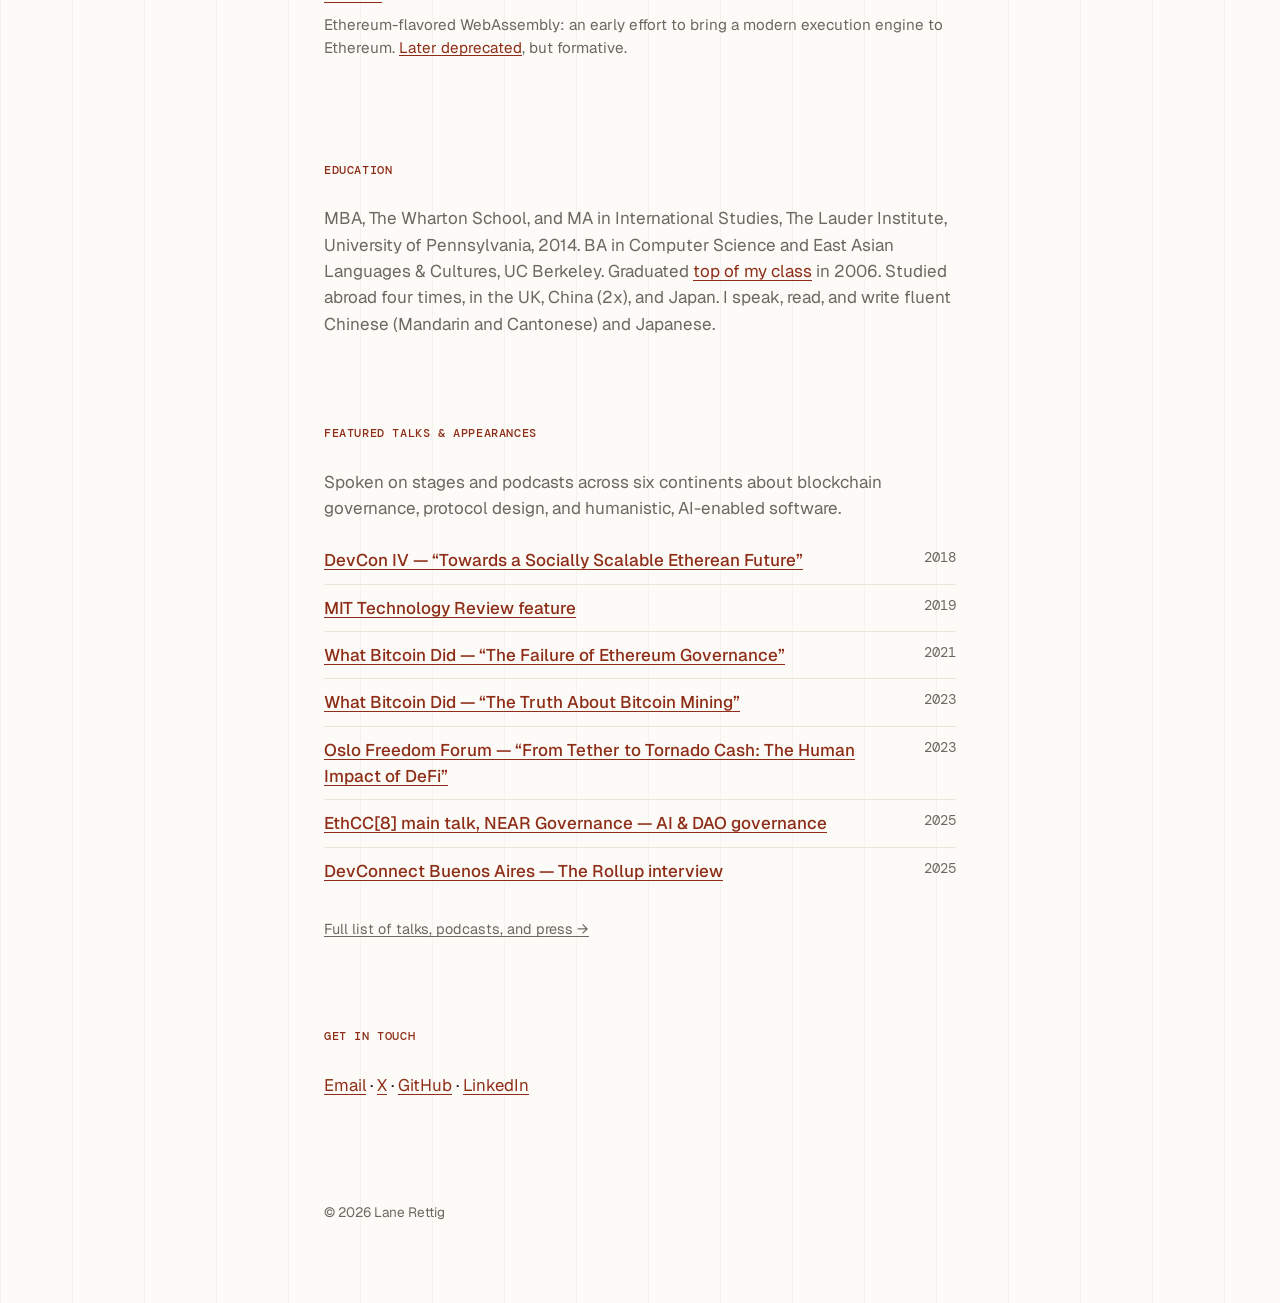
==== commit 3e404d89: "Update index.html" ====
--- a/index.html
+++ b/index.html
@@ -196,7 +196,7 @@
   <section id="education">
     <h2><span class="kicker">Education</span></h2>
     <p class="section-intro">
-      MBA, The Wharton School, and MA in International Studies, The Lauder Institute, University of Pennsylvania &mdash;
+      MBA, The Wharton School, and MA in International Studies, The Lauder Institute, University of Pennsylvania, 2014.
       BA in Computer Science and East Asian Languages &amp; Cultures, UC Berkeley. Graduated <a href="https://newsarchive.berkeley.edu/news/media/releases/2006/04/18_medalist.shtml" target="_blank" rel="noopener">top of my class</a> in 2006. Studied abroad four times, in the UK, China (2x), and Japan.
       I speak, read, and write fluent Chinese (Mandarin and Cantonese) and Japanese.
     </p>
